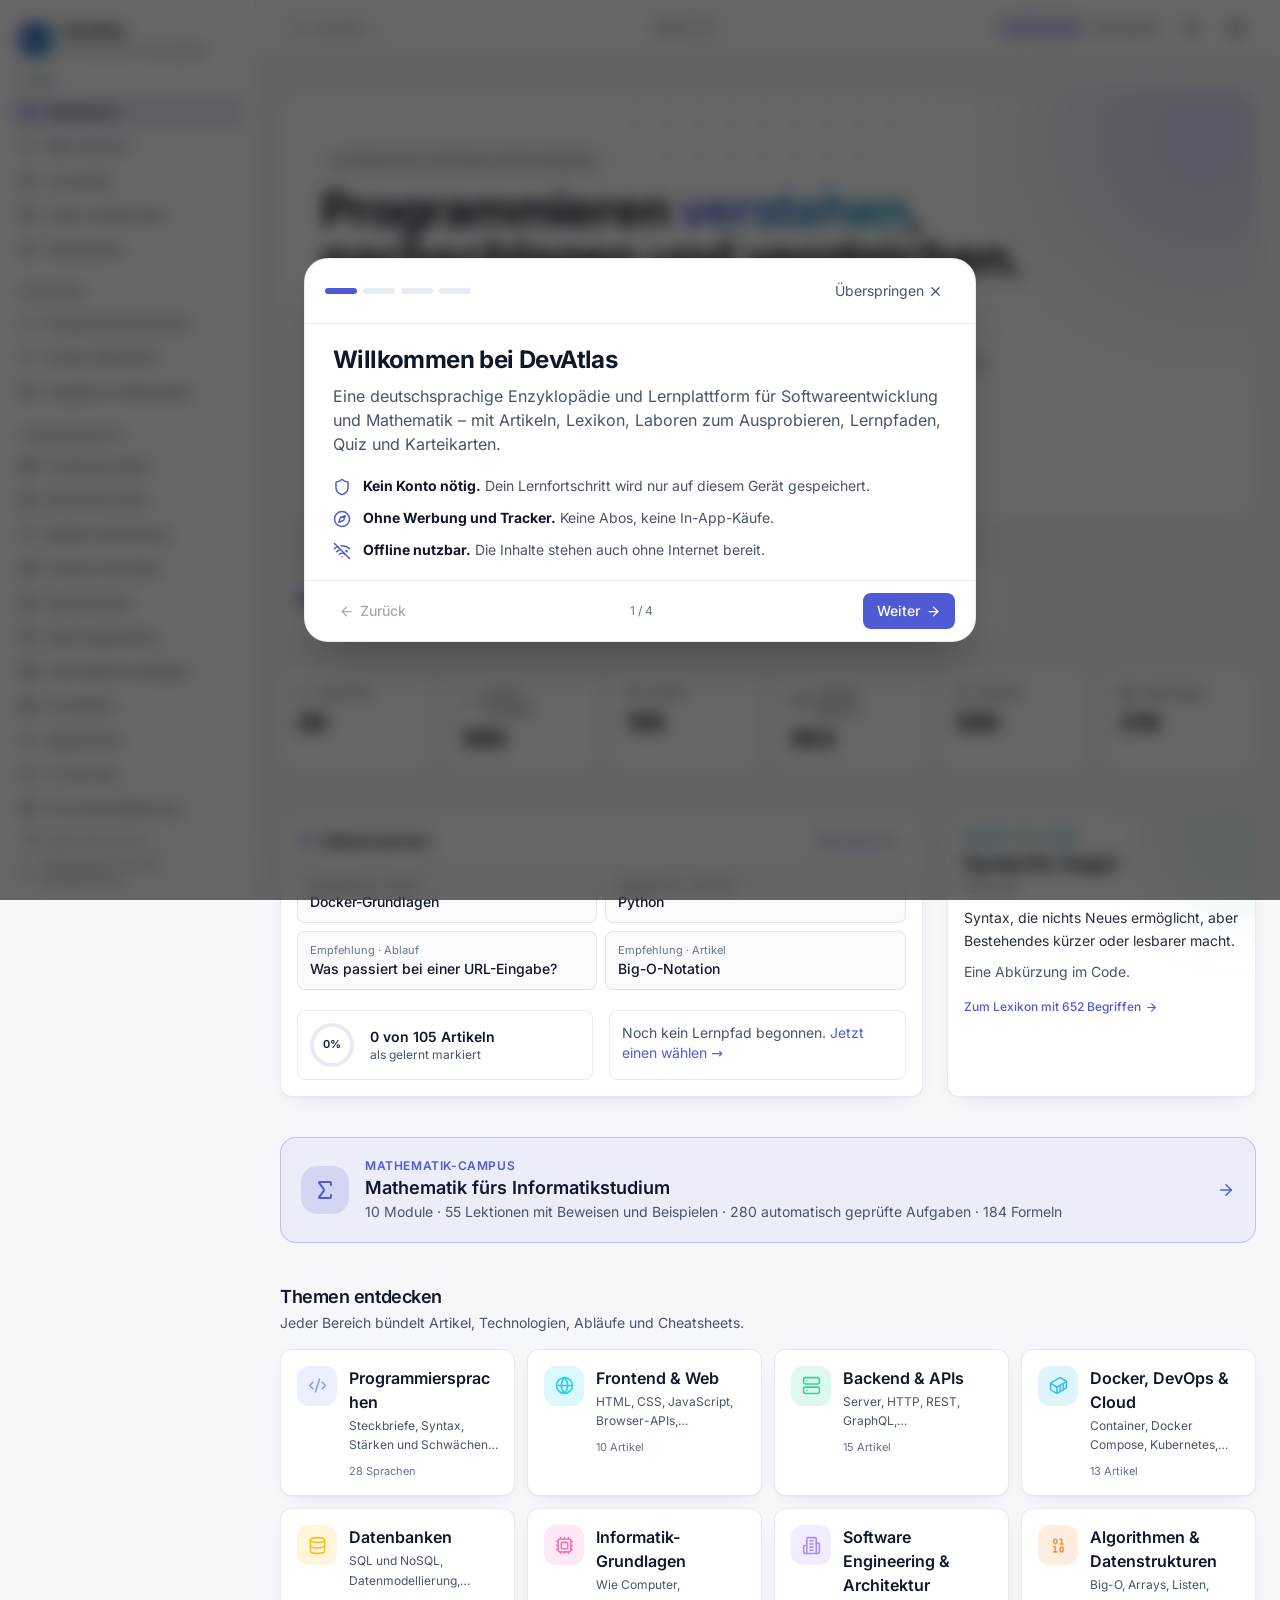
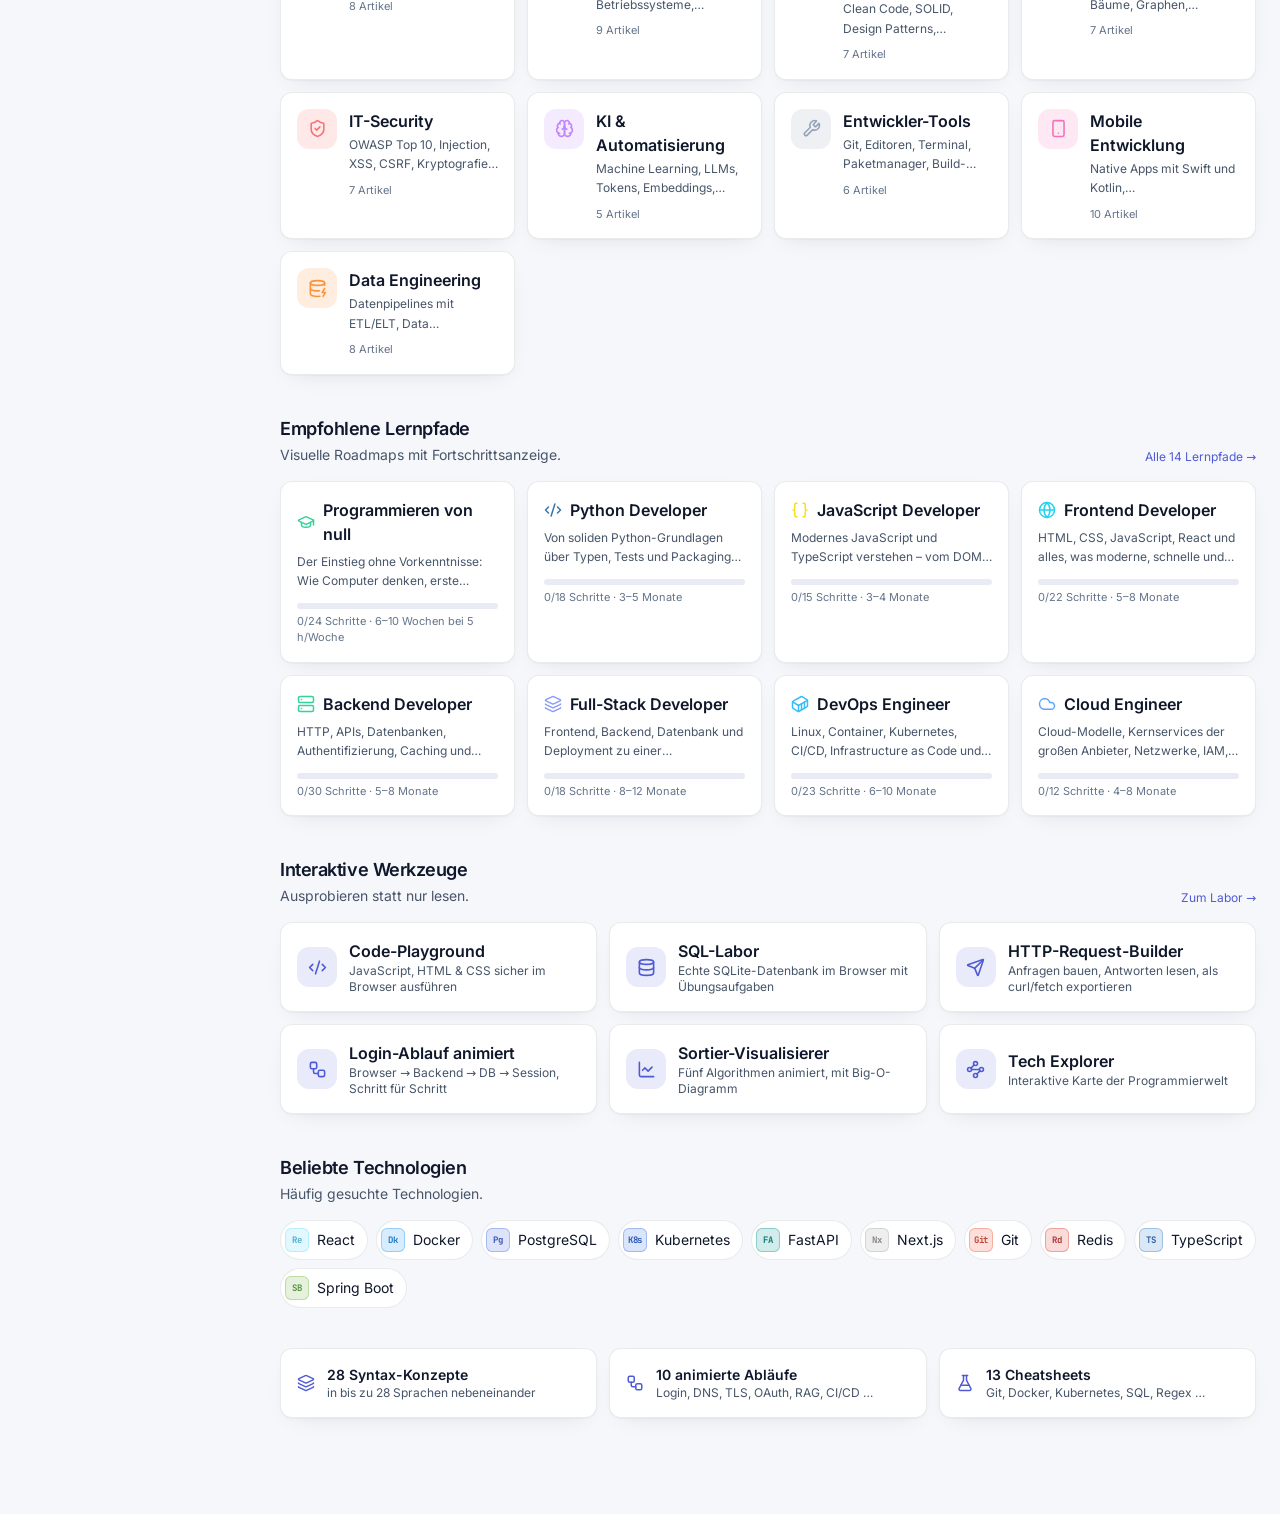
==== index.html @ 6d9e34c5 "DevAtlas 1.2.0" ====
<!doctype html>
<html lang="de" class="dark">
  <head>
    <meta charset="UTF-8" />
    <meta http-equiv="Content-Security-Policy" content="default-src 'self'; script-src 'self' 'wasm-unsafe-eval'; style-src 'self' 'unsafe-inline'; img-src 'self' data: blob:; font-src 'self' data:; connect-src 'self' https: http://localhost:* http://127.0.0.1:*; worker-src 'self' blob:; frame-src 'self'; manifest-src 'self'; object-src 'none'; base-uri 'self'; form-action 'none'" />
    <meta name="viewport" content="width=device-width, initial-scale=1.0, viewport-fit=cover" />
    <meta name="description" content="DevAtlas – die interaktive deutschsprachige Programmier-Enzyklopädie: Sprachen, Syntax, Web, Mobile, DevOps, Datenbanken, Data Engineering, Architektur, Security und KI." />
    <meta name="theme-color" content="#090b11" media="(prefers-color-scheme: dark)" />
    <meta name="theme-color" content="#f6f7fb" media="(prefers-color-scheme: light)" />
    <meta name="color-scheme" content="dark light" />
    <meta name="referrer" content="no-referrer" />
    <meta name="mobile-web-app-capable" content="yes" />
    <meta name="apple-mobile-web-app-title" content="DevAtlas" />
    <meta name="apple-mobile-web-app-status-bar-style" content="black-translucent" />
    <link rel="icon" type="image/svg+xml" href="./favicon.svg" />
    <link rel="apple-touch-icon" href="./icons/apple-touch-icon.png" />
    <link rel="manifest" href="./manifest.webmanifest" />
    <title>DevAtlas – Programmier-Enzyklopädie</title>
    <script src="./theme-init.js"></script>
    <script type="module" crossorigin src="./assets/index-DVNrh-RC.js"></script>
    <link rel="modulepreload" crossorigin href="./assets/react-BfaOU4vi.js">
    <link rel="modulepreload" crossorigin href="./assets/capacitor-CiGIljSf.js">
    <link rel="modulepreload" crossorigin href="./assets/core-B5XOlJRJ.js">
    <link rel="stylesheet" crossorigin href="./assets/index-C-5S1rwA.css">
  </head>
  <body>
    <div id="root"></div>
    <noscript>DevAtlas benötigt JavaScript.</noscript>
  </body>
</html>
---- assets/index-C-5S1rwA.css ----
@font-face{font-family:Inter Variable;font-style:normal;font-display:swap;font-weight:100 900;src:url(./inter-cyrillic-ext-wght-normal-B2xhLi22.woff2) format("woff2-variations");unicode-range:U+0460-052F,U+1C80-1C8A,U+20B4,U+2DE0-2DFF,U+A640-A69F,U+FE2E-FE2F}@font-face{font-family:Inter Variable;font-style:normal;font-display:swap;font-weight:100 900;src:url(./inter-cyrillic-wght-normal-CMZtQduZ.woff2) format("woff2-variations");unicode-range:U+0301,U+0400-045F,U+0490-0491,U+04B0-04B1,U+2116}@font-face{font-family:Inter Variable;font-style:normal;font-display:swap;font-weight:100 900;src:url(./inter-greek-ext-wght-normal-CGAr0uHJ.woff2) format("woff2-variations");unicode-range:U+1F00-1FFF}@font-face{font-family:Inter Variable;font-style:normal;font-display:swap;font-weight:100 900;src:url(./inter-greek-wght-normal-CaVNZxsx.woff2) format("woff2-variations");unicode-range:U+0370-0377,U+037A-037F,U+0384-038A,U+038C,U+038E-03A1,U+03A3-03FF}@font-face{font-family:Inter Variable;font-style:normal;font-display:swap;font-weight:100 900;src:url(./inter-vietnamese-wght-normal-CBcvBZtf.woff2) format("woff2-variations");unicode-range:U+0102-0103,U+0110-0111,U+0128-0129,U+0168-0169,U+01A0-01A1,U+01AF-01B0,U+0300-0301,U+0303-0304,U+0308-0309,U+0323,U+0329,U+1EA0-1EF9,U+20AB}@font-face{font-family:Inter Variable;font-style:normal;font-display:swap;font-weight:100 900;src:url(./inter-latin-ext-wght-normal-CFHvXkgd.woff2) format("woff2-variations");unicode-range:U+0100-02BA,U+02BD-02C5,U+02C7-02CC,U+02CE-02D7,U+02DD-02FF,U+0304,U+0308,U+0329,U+1D00-1DBF,U+1E00-1E9F,U+1EF2-1EFF,U+2020,U+20A0-20AB,U+20AD-20C0,U+2113,U+2C60-2C7F,U+A720-A7FF}@font-face{font-family:Inter Variable;font-style:normal;font-display:swap;font-weight:100 900;src:url(./inter-latin-wght-normal-C2S99t-D.woff2) format("woff2-variations");unicode-range:U+0000-00FF,U+0131,U+0152-0153,U+02BB-02BC,U+02C6,U+02DA,U+02DC,U+0304,U+0308,U+0329,U+2000-206F,U+20AC,U+2122,U+2191,U+2193,U+2212,U+2215,U+FEFF,U+FFFD}@font-face{font-family:JetBrains Mono Variable;font-style:normal;font-display:swap;font-weight:100 800;src:url([data-uri]) format("woff2-variations");unicode-range:U+0460-052F,U+1C80-1C8A,U+20B4,U+2DE0-2DFF,U+A640-A69F,U+FE2E-FE2F}@font-face{font-family:JetBrains Mono Variable;font-style:normal;font-display:swap;font-weight:100 800;src:url(./jetbrains-mono-cyrillic-wght-normal-D73BlboJ.woff2) format("woff2-variations");unicode-range:U+0301,U+0400-045F,U+0490-0491,U+04B0-04B1,U+2116}@font-face{font-family:JetBrains Mono Variable;font-style:normal;font-display:swap;font-weight:100 800;src:url(./jetbrains-mono-greek-wght-normal-Bw9x6K1M.woff2) format("woff2-variations");unicode-range:U+0370-0377,U+037A-037F,U+0384-038A,U+038C,U+038E-03A1,U+03A3-03FF}@font-face{font-family:JetBrains Mono Variable;font-style:normal;font-display:swap;font-weight:100 800;src:url(./jetbrains-mono-vietnamese-wght-normal-Bt-aOZkq.woff2) format("woff2-variations");unicode-range:U+0102-0103,U+0110-0111,U+0128-0129,U+0168-0169,U+01A0-01A1,U+01AF-01B0,U+0300-0301,U+0303-0304,U+0308-0309,U+0323,U+0329,U+1EA0-1EF9,U+20AB}@font-face{font-family:JetBrains Mono Variable;font-style:normal;font-display:swap;font-weight:100 800;src:url(./jetbrains-mono-latin-ext-wght-normal-DBQx-q_a.woff2) format("woff2-variations");unicode-range:U+0100-02BA,U+02BD-02C5,U+02C7-02CC,U+02CE-02D7,U+02DD-02FF,U+0304,U+0308,U+0329,U+1D00-1DBF,U+1E00-1E9F,U+1EF2-1EFF,U+2020,U+20A0-20AB,U+20AD-20C0,U+2113,U+2C60-2C7F,U+A720-A7FF}@font-face{font-family:JetBrains Mono Variable;font-style:normal;font-display:swap;font-weight:100 800;src:url(./jetbrains-mono-latin-wght-normal-B9CIFXIH.woff2) format("woff2-variations");unicode-range:U+0000-00FF,U+0131,U+0152-0153,U+02BB-02BC,U+02C6,U+02DA,U+02DC,U+0304,U+0308,U+0329,U+2000-206F,U+20AC,U+2122,U+2191,U+2193,U+2212,U+2215,U+FEFF,U+FFFD}/*! tailwindcss v4.1.8 | MIT License | https://tailwindcss.com */@layer properties{@supports (((-webkit-hyphens:none)) and (not (margin-trim:inline))) or ((-moz-orient:inline) and (not (color:rgb(from red r g b)))){*,:before,:after,::backdrop{--tw-border-spacing-x:0;--tw-border-spacing-y:0;--tw-translate-x:0;--tw-translate-y:0;--tw-translate-z:0;--tw-rotate-x:initial;--tw-rotate-y:initial;--tw-rotate-z:initial;--tw-skew-x:initial;--tw-skew-y:initial;--tw-space-y-reverse:0;--tw-divide-y-reverse:0;--tw-border-style:solid;--tw-gradient-position:initial;--tw-gradient-from:#0000;--tw-gradient-via:#0000;--tw-gradient-to:#0000;--tw-gradient-stops:initial;--tw-gradient-via-stops:initial;--tw-gradient-from-position:0%;--tw-gradient-via-position:50%;--tw-gradient-to-position:100%;--tw-leading:initial;--tw-font-weight:initial;--tw-tracking:initial;--tw-shadow:0 0 #0000;--tw-shadow-color:initial;--tw-shadow-alpha:100%;--tw-inset-shadow:0 0 #0000;--tw-inset-shadow-color:initial;--tw-inset-shadow-alpha:100%;--tw-ring-color:initial;--tw-ring-shadow:0 0 #0000;--tw-inset-ring-color:initial;--tw-inset-ring-shadow:0 0 #0000;--tw-ring-inset:initial;--tw-ring-offset-width:0px;--tw-ring-offset-color:#fff;--tw-ring-offset-shadow:0 0 #0000;--tw-outline-style:solid;--tw-blur:initial;--tw-brightness:initial;--tw-contrast:initial;--tw-grayscale:initial;--tw-hue-rotate:initial;--tw-invert:initial;--tw-opacity:initial;--tw-saturate:initial;--tw-sepia:initial;--tw-drop-shadow:initial;--tw-drop-shadow-color:initial;--tw-drop-shadow-alpha:100%;--tw-drop-shadow-size:initial;--tw-backdrop-blur:initial;--tw-backdrop-brightness:initial;--tw-backdrop-contrast:initial;--tw-backdrop-grayscale:initial;--tw-backdrop-hue-rotate:initial;--tw-backdrop-invert:initial;--tw-backdrop-opacity:initial;--tw-backdrop-saturate:initial;--tw-backdrop-sepia:initial;--tw-duration:initial}}}@layer theme{:root,:host{--font-sans:"Inter Variable",ui-sans-serif,system-ui,-apple-system,"Segoe UI",sans-serif;--font-mono:"JetBrains Mono Variable",ui-monospace,"Cascadia Code",Consolas,monospace;--color-indigo-500:oklch(58.5% .233 277.117);--color-indigo-600:oklch(51.1% .262 276.966);--color-slate-200:oklch(92.9% .013 255.508);--color-slate-300:oklch(86.9% .022 252.894);--color-slate-600:oklch(44.6% .043 257.281);--color-slate-700:oklch(37.2% .044 257.287);--color-black:#000;--color-white:#fff;--spacing:.25rem;--container-xs:20rem;--container-sm:24rem;--container-md:28rem;--container-lg:32rem;--container-xl:36rem;--container-2xl:42rem;--container-3xl:48rem;--container-4xl:56rem;--text-xs:.75rem;--text-xs--line-height:calc(1/.75);--text-sm:.875rem;--text-sm--line-height:calc(1.25/.875);--text-base:1rem;--text-base--line-height: 1.5 ;--text-lg:1.125rem;--text-lg--line-height:calc(1.75/1.125);--text-xl:1.25rem;--text-xl--line-height:calc(1.75/1.25);--text-2xl:1.5rem;--text-2xl--line-height:calc(2/1.5);--text-3xl:1.875rem;--text-3xl--line-height: 1.2 ;--text-4xl:2.25rem;--text-4xl--line-height:calc(2.5/2.25);--text-5xl:3rem;--text-5xl--line-height:1;--text-6xl:3.75rem;--text-6xl--line-height:1;--font-weight-normal:400;--font-weight-medium:500;--font-weight-semibold:600;--font-weight-bold:700;--tracking-tight:-.025em;--tracking-normal:0em;--tracking-wide:.025em;--tracking-wider:.05em;--leading-tight:1.25;--leading-snug:1.375;--leading-relaxed:1.625;--radius-sm:.25rem;--radius-md:.375rem;--radius-lg:.5rem;--radius-xl:.75rem;--radius-2xl:1rem;--radius-3xl:1.5rem;--animate-spin:spin 1s linear infinite;--animate-pulse:pulse 2s cubic-bezier(.4,0,.6,1)infinite;--blur-sm:8px;--blur-2xl:40px;--blur-3xl:64px;--default-transition-duration:.15s;--default-transition-timing-function:cubic-bezier(.4,0,.2,1);--default-font-family:"Inter Variable",ui-sans-serif,system-ui,-apple-system,"Segoe UI",sans-serif;--default-mono-font-family:"JetBrains Mono Variable",ui-monospace,"Cascadia Code",Consolas,monospace}}@layer base{*,:after,:before,::backdrop{box-sizing:border-box;border:0 solid;margin:0;padding:0}::file-selector-button{box-sizing:border-box;border:0 solid;margin:0;padding:0}html,:host{-webkit-text-size-adjust:100%;-moz-tab-size:4;tab-size:4;line-height:1.5;font-family:var(--default-font-family,ui-sans-serif,system-ui,sans-serif,"Apple Color Emoji","Segoe UI Emoji","Segoe UI Symbol","Noto Color Emoji");font-feature-settings:var(--default-font-feature-settings,normal);font-variation-settings:var(--default-font-variation-settings,normal);-webkit-tap-highlight-color:transparent}hr{height:0;color:inherit;border-top-width:1px}abbr:where([title]){-webkit-text-decoration:underline dotted;text-decoration:underline dotted}h1,h2,h3,h4,h5,h6{font-size:inherit;font-weight:inherit}a{color:inherit;-webkit-text-decoration:inherit;text-decoration:inherit}b,strong{font-weight:bolder}code,kbd,samp,pre{font-family:var(--default-mono-font-family,ui-monospace,SFMono-Regular,Menlo,Monaco,Consolas,"Liberation Mono","Courier New",monospace);font-feature-settings:var(--default-mono-font-feature-settings,normal);font-variation-settings:var(--default-mono-font-variation-settings,normal);font-size:1em}small{font-size:80%}sub,sup{vertical-align:baseline;font-size:75%;line-height:0;position:relative}sub{bottom:-.25em}sup{top:-.5em}table{text-indent:0;border-color:inherit;border-collapse:collapse}:-moz-focusring{outline:auto}progress{vertical-align:baseline}summary{display:list-item}ol,ul,menu{list-style:none}img,svg,video,canvas,audio,iframe,embed,object{vertical-align:middle;display:block}img,video{max-width:100%;height:auto}button,input,select,optgroup,textarea{font:inherit;font-feature-settings:inherit;font-variation-settings:inherit;letter-spacing:inherit;color:inherit;opacity:1;background-color:#0000;border-radius:0}::file-selector-button{font:inherit;font-feature-settings:inherit;font-variation-settings:inherit;letter-spacing:inherit;color:inherit;opacity:1;background-color:#0000;border-radius:0}:where(select:is([multiple],[size])) optgroup{font-weight:bolder}:where(select:is([multiple],[size])) optgroup option{padding-inline-start:20px}::file-selector-button{margin-inline-end:4px}::placeholder{opacity:1}@supports (not ((-webkit-appearance:-apple-pay-button))) or (contain-intrinsic-size:1px){::placeholder{color:currentColor}@supports (color:color-mix(in lab,red,red)){::placeholder{color:color-mix(in oklab,currentcolor 50%,transparent)}}}textarea{resize:vertical}::-webkit-search-decoration{-webkit-appearance:none}::-webkit-date-and-time-value{min-height:1lh;text-align:inherit}::-webkit-datetime-edit{display:inline-flex}::-webkit-datetime-edit-fields-wrapper{padding:0}::-webkit-datetime-edit{padding-block:0}::-webkit-datetime-edit-year-field{padding-block:0}::-webkit-datetime-edit-month-field{padding-block:0}::-webkit-datetime-edit-day-field{padding-block:0}::-webkit-datetime-edit-hour-field{padding-block:0}::-webkit-datetime-edit-minute-field{padding-block:0}::-webkit-datetime-edit-second-field{padding-block:0}::-webkit-datetime-edit-millisecond-field{padding-block:0}::-webkit-datetime-edit-meridiem-field{padding-block:0}:-moz-ui-invalid{box-shadow:none}button,input:where([type=button],[type=reset],[type=submit]){-webkit-appearance:button;-moz-appearance:button;appearance:button}::file-selector-button{-webkit-appearance:button;-moz-appearance:button;appearance:button}::-webkit-inner-spin-button{height:auto}::-webkit-outer-spin-button{height:auto}[hidden]:where(:not([hidden=until-found])){display:none!important}}@layer components;@layer utilities{.\@container{container-type:inline-size}.pointer-events-none{pointer-events:none}.visible{visibility:visible}.sr-only{clip:rect(0,0,0,0);white-space:nowrap;border-width:0;width:1px;height:1px;margin:-1px;padding:0;position:absolute;overflow:hidden}.absolute{position:absolute}.fixed{position:fixed}.relative{position:relative}.static{position:static}.sticky{position:sticky}.inset-0{inset:calc(var(--spacing)*0)}.inset-x-0{inset-inline:calc(var(--spacing)*0)}.inset-y-0{inset-block:calc(var(--spacing)*0)}.-top-0\.5{top:calc(var(--spacing)*-.5)}.-top-10{top:calc(var(--spacing)*-10)}.-top-24{top:calc(var(--spacing)*-24)}.top-0{top:calc(var(--spacing)*0)}.top-1{top:calc(var(--spacing)*1)}.top-1\/2{top:50%}.top-2{top:calc(var(--spacing)*2)}.top-3{top:calc(var(--spacing)*3)}.top-4{top:calc(var(--spacing)*4)}.top-6{top:calc(var(--spacing)*6)}.top-14{top:calc(var(--spacing)*14)}.top-16{top:calc(var(--spacing)*16)}.top-24{top:calc(var(--spacing)*24)}.-right-10{right:calc(var(--spacing)*-10)}.-right-24{right:calc(var(--spacing)*-24)}.right-0{right:calc(var(--spacing)*0)}.right-1{right:calc(var(--spacing)*1)}.right-2{right:calc(var(--spacing)*2)}.right-3{right:calc(var(--spacing)*3)}.-bottom-32{bottom:calc(var(--spacing)*-32)}.bottom-0{bottom:calc(var(--spacing)*0)}.bottom-6{bottom:calc(var(--spacing)*6)}.left-0{left:calc(var(--spacing)*0)}.left-1{left:calc(var(--spacing)*1)}.left-1\/3{left:33.3333%}.left-3{left:calc(var(--spacing)*3)}.left-\[19px\]{left:19px}.left-\[30px\]{left:30px}.z-10{z-index:10}.z-20{z-index:20}.z-30{z-index:30}.z-40{z-index:40}.z-50{z-index:50}.z-\[70\]{z-index:70}.z-\[80\]{z-index:80}.z-\[90\]{z-index:90}.z-\[100\]{z-index:100}.col-span-2{grid-column:span 2/span 2}.container{width:100%}@media(min-width:40rem){.container{max-width:40rem}}@media(min-width:48rem){.container{max-width:48rem}}@media(min-width:64rem){.container{max-width:64rem}}@media(min-width:80rem){.container{max-width:80rem}}@media(min-width:96rem){.container{max-width:96rem}}.m-0{margin:calc(var(--spacing)*0)}.-mx-1{margin-inline:calc(var(--spacing)*-1)}.mx-auto{margin-inline:auto}.my-1{margin-block:calc(var(--spacing)*1)}.my-6{margin-block:calc(var(--spacing)*6)}.mt-0\.5{margin-top:calc(var(--spacing)*.5)}.mt-1{margin-top:calc(var(--spacing)*1)}.mt-1\.5{margin-top:calc(var(--spacing)*1.5)}.mt-2{margin-top:calc(var(--spacing)*2)}.mt-3{margin-top:calc(var(--spacing)*3)}.mt-4{margin-top:calc(var(--spacing)*4)}.mt-5{margin-top:calc(var(--spacing)*5)}.mt-6{margin-top:calc(var(--spacing)*6)}.mt-8{margin-top:calc(var(--spacing)*8)}.mt-10{margin-top:calc(var(--spacing)*10)}.mt-12{margin-top:calc(var(--spacing)*12)}.mr-1{margin-right:calc(var(--spacing)*1)}.mr-2{margin-right:calc(var(--spacing)*2)}.mb-1{margin-bottom:calc(var(--spacing)*1)}.mb-1\.5{margin-bottom:calc(var(--spacing)*1.5)}.mb-2{margin-bottom:calc(var(--spacing)*2)}.mb-3{margin-bottom:calc(var(--spacing)*3)}.mb-4{margin-bottom:calc(var(--spacing)*4)}.mb-5{margin-bottom:calc(var(--spacing)*5)}.mb-6{margin-bottom:calc(var(--spacing)*6)}.mb-8{margin-bottom:calc(var(--spacing)*8)}.mb-10{margin-bottom:calc(var(--spacing)*10)}.-ml-5{margin-left:calc(var(--spacing)*-5)}.-ml-px{margin-left:-1px}.ml-1{margin-left:calc(var(--spacing)*1)}.ml-1\.5{margin-left:calc(var(--spacing)*1.5)}.ml-2{margin-left:calc(var(--spacing)*2)}.ml-14{margin-left:calc(var(--spacing)*14)}.ml-auto{margin-left:auto}.line-clamp-2{-webkit-line-clamp:2;-webkit-box-orient:vertical;display:-webkit-box;overflow:hidden}.line-clamp-3{-webkit-line-clamp:3;-webkit-box-orient:vertical;display:-webkit-box;overflow:hidden}.block{display:block}.contents{display:contents}.flex{display:flex}.grid{display:grid}.hidden{display:none}.inline{display:inline}.inline-block{display:inline-block}.inline-flex{display:inline-flex}.table{display:table}.h-0\.5{height:calc(var(--spacing)*.5)}.h-1{height:calc(var(--spacing)*1)}.h-1\.5{height:calc(var(--spacing)*1.5)}.h-2{height:calc(var(--spacing)*2)}.h-2\.5{height:calc(var(--spacing)*2.5)}.h-3{height:calc(var(--spacing)*3)}.h-4{height:calc(var(--spacing)*4)}.h-5{height:calc(var(--spacing)*5)}.h-6{height:calc(var(--spacing)*6)}.h-7{height:calc(var(--spacing)*7)}.h-8{height:calc(var(--spacing)*8)}.h-9{height:calc(var(--spacing)*9)}.h-10{height:calc(var(--spacing)*10)}.h-11{height:calc(var(--spacing)*11)}.h-12{height:calc(var(--spacing)*12)}.h-14{height:calc(var(--spacing)*14)}.h-16{height:calc(var(--spacing)*16)}.h-28{height:calc(var(--spacing)*28)}.h-30{height:calc(var(--spacing)*30)}.h-32{height:calc(var(--spacing)*32)}.h-36{height:calc(var(--spacing)*36)}.h-56{height:calc(var(--spacing)*56)}.h-72{height:calc(var(--spacing)*72)}.h-\[22px\]{height:22px}.h-\[340px\]{height:340px}.h-\[560px\]{height:560px}.h-auto{height:auto}.h-full{height:100%}.h-px{height:1px}.max-h-48{max-height:calc(var(--spacing)*48)}.max-h-64{max-height:calc(var(--spacing)*64)}.max-h-80{max-height:calc(var(--spacing)*80)}.max-h-96{max-height:calc(var(--spacing)*96)}.max-h-\[26rem\]{max-height:26rem}.max-h-\[50vh\]{max-height:50vh}.max-h-\[55vh\]{max-height:55vh}.max-h-\[100dvh\]{max-height:100dvh}.max-h-\[420px\]{max-height:420px}.max-h-\[520px\]{max-height:520px}.min-h-5{min-height:calc(var(--spacing)*5)}.min-h-6{min-height:calc(var(--spacing)*6)}.min-h-7{min-height:calc(var(--spacing)*7)}.min-h-8{min-height:calc(var(--spacing)*8)}.min-h-9{min-height:calc(var(--spacing)*9)}.min-h-10{min-height:calc(var(--spacing)*10)}.min-h-11{min-height:calc(var(--spacing)*11)}.min-h-12{min-height:calc(var(--spacing)*12)}.min-h-16{min-height:calc(var(--spacing)*16)}.min-h-24{min-height:calc(var(--spacing)*24)}.min-h-56{min-height:calc(var(--spacing)*56)}.min-h-64{min-height:calc(var(--spacing)*64)}.min-h-\[200px\]{min-height:200px}.min-h-\[220px\]{min-height:220px}.min-h-\[320px\]{min-height:320px}.min-h-screen{min-height:100vh}.w-0\.5{width:calc(var(--spacing)*.5)}.w-1\.5{width:calc(var(--spacing)*1.5)}.w-2{width:calc(var(--spacing)*2)}.w-2\.5{width:calc(var(--spacing)*2.5)}.w-2\/3{width:66.6667%}.w-3{width:calc(var(--spacing)*3)}.w-3\/5{width:60%}.w-4{width:calc(var(--spacing)*4)}.w-5{width:calc(var(--spacing)*5)}.w-6{width:calc(var(--spacing)*6)}.w-7{width:calc(var(--spacing)*7)}.w-8{width:calc(var(--spacing)*8)}.w-9{width:calc(var(--spacing)*9)}.w-10{width:calc(var(--spacing)*10)}.w-11{width:calc(var(--spacing)*11)}.w-12{width:calc(var(--spacing)*12)}.w-14{width:calc(var(--spacing)*14)}.w-16{width:calc(var(--spacing)*16)}.w-20{width:calc(var(--spacing)*20)}.w-24{width:calc(var(--spacing)*24)}.w-28{width:calc(var(--spacing)*28)}.w-32{width:calc(var(--spacing)*32)}.w-40{width:calc(var(--spacing)*40)}.w-44{width:calc(var(--spacing)*44)}.w-48{width:calc(var(--spacing)*48)}.w-56{width:calc(var(--spacing)*56)}.w-64{width:calc(var(--spacing)*64)}.w-72{width:calc(var(--spacing)*72)}.w-80{width:calc(var(--spacing)*80)}.w-\[22px\]{width:22px}.w-auto{width:auto}.w-fit{width:fit-content}.w-full{width:100%}.max-w-2xl{max-width:var(--container-2xl)}.max-w-3xl{max-width:var(--container-3xl)}.max-w-4xl{max-width:var(--container-4xl)}.max-w-56{max-width:calc(var(--spacing)*56)}.max-w-\[86vw\]{max-width:86vw}.max-w-\[460px\]{max-width:460px}.max-w-\[1400px\]{max-width:1400px}.max-w-full{max-width:100%}.max-w-lg{max-width:var(--container-lg)}.max-w-md{max-width:var(--container-md)}.max-w-sm{max-width:var(--container-sm)}.max-w-xl{max-width:var(--container-xl)}.max-w-xs{max-width:var(--container-xs)}.min-w-0{min-width:calc(var(--spacing)*0)}.min-w-6{min-width:calc(var(--spacing)*6)}.min-w-16{min-width:calc(var(--spacing)*16)}.min-w-\[12rem\]{min-width:12rem}.min-w-\[14rem\]{min-width:14rem}.min-w-\[110px\]{min-width:110px}.min-w-\[180px\]{min-width:180px}.min-w-\[520px\]{min-width:520px}.min-w-\[640px\]{min-width:640px}.min-w-\[720px\]{min-width:720px}.min-w-\[900px\]{min-width:900px}.min-w-full{min-width:100%}.min-w-max{min-width:max-content}.flex-1{flex:1}.flex-\[1\.4\]{flex:1.4}.shrink{flex-shrink:1}.shrink-0{flex-shrink:0}.grow{flex-grow:1}.border-separate{border-collapse:separate}.border-spacing-1{--tw-border-spacing-x:calc(var(--spacing)*1);--tw-border-spacing-y:calc(var(--spacing)*1);border-spacing:var(--tw-border-spacing-x)var(--tw-border-spacing-y)}.-translate-x-1\/2{--tw-translate-x: -50% ;translate:var(--tw-translate-x)var(--tw-translate-y)}.-translate-y-1\/2{--tw-translate-y: -50% ;translate:var(--tw-translate-x)var(--tw-translate-y)}.translate-y-full{--tw-translate-y:100%;translate:var(--tw-translate-x)var(--tw-translate-y)}.-rotate-90{rotate:-90deg}.rotate-180{rotate:180deg}.transform{transform:var(--tw-rotate-x,)var(--tw-rotate-y,)var(--tw-rotate-z,)var(--tw-skew-x,)var(--tw-skew-y,)}.animate-pulse{animation:var(--animate-pulse)}.animate-spin{animation:var(--animate-spin)}.cursor-default{cursor:default}.cursor-grab{cursor:grab}.cursor-pointer{cursor:pointer}.touch-none{touch-action:none}.resize{resize:both}.resize-none{resize:none}.resize-y{resize:vertical}.scroll-mt-24{scroll-margin-top:calc(var(--spacing)*24)}.scroll-mt-28{scroll-margin-top:calc(var(--spacing)*28)}.list-disc{list-style-type:disc}.list-none{list-style-type:none}.columns-1{columns:1}.break-inside-avoid{break-inside:avoid}.grid-cols-1{grid-template-columns:repeat(1,minmax(0,1fr))}.grid-cols-2{grid-template-columns:repeat(2,minmax(0,1fr))}.grid-cols-3{grid-template-columns:repeat(3,minmax(0,1fr))}.grid-cols-5{grid-template-columns:repeat(5,minmax(0,1fr))}.grid-cols-6{grid-template-columns:repeat(6,minmax(0,1fr))}.flex-col{flex-direction:column}.flex-col-reverse{flex-direction:column-reverse}.flex-wrap{flex-wrap:wrap}.items-baseline{align-items:baseline}.items-center{align-items:center}.items-end{align-items:flex-end}.items-start{align-items:flex-start}.items-stretch{align-items:stretch}.justify-between{justify-content:space-between}.justify-center{justify-content:center}.justify-end{justify-content:flex-end}.justify-start{justify-content:flex-start}.gap-0\.5{gap:calc(var(--spacing)*.5)}.gap-1{gap:calc(var(--spacing)*1)}.gap-1\.5{gap:calc(var(--spacing)*1.5)}.gap-2{gap:calc(var(--spacing)*2)}.gap-2\.5{gap:calc(var(--spacing)*2.5)}.gap-3{gap:calc(var(--spacing)*3)}.gap-4{gap:calc(var(--spacing)*4)}.gap-6{gap:calc(var(--spacing)*6)}.gap-10{gap:calc(var(--spacing)*10)}.gap-\[2px\]{gap:2px}.gap-\[3px\]{gap:3px}:where(.space-y-0\.5>:not(:last-child)){--tw-space-y-reverse:0;margin-block-start:calc(calc(var(--spacing)*.5)*var(--tw-space-y-reverse));margin-block-end:calc(calc(var(--spacing)*.5)*calc(1 - var(--tw-space-y-reverse)))}:where(.space-y-1>:not(:last-child)){--tw-space-y-reverse:0;margin-block-start:calc(calc(var(--spacing)*1)*var(--tw-space-y-reverse));margin-block-end:calc(calc(var(--spacing)*1)*calc(1 - var(--tw-space-y-reverse)))}:where(.space-y-1\.5>:not(:last-child)){--tw-space-y-reverse:0;margin-block-start:calc(calc(var(--spacing)*1.5)*var(--tw-space-y-reverse));margin-block-end:calc(calc(var(--spacing)*1.5)*calc(1 - var(--tw-space-y-reverse)))}:where(.space-y-2>:not(:last-child)){--tw-space-y-reverse:0;margin-block-start:calc(calc(var(--spacing)*2)*var(--tw-space-y-reverse));margin-block-end:calc(calc(var(--spacing)*2)*calc(1 - var(--tw-space-y-reverse)))}:where(.space-y-2\.5>:not(:last-child)){--tw-space-y-reverse:0;margin-block-start:calc(calc(var(--spacing)*2.5)*var(--tw-space-y-reverse));margin-block-end:calc(calc(var(--spacing)*2.5)*calc(1 - var(--tw-space-y-reverse)))}:where(.space-y-3>:not(:last-child)){--tw-space-y-reverse:0;margin-block-start:calc(calc(var(--spacing)*3)*var(--tw-space-y-reverse));margin-block-end:calc(calc(var(--spacing)*3)*calc(1 - var(--tw-space-y-reverse)))}:where(.space-y-4>:not(:last-child)){--tw-space-y-reverse:0;margin-block-start:calc(calc(var(--spacing)*4)*var(--tw-space-y-reverse));margin-block-end:calc(calc(var(--spacing)*4)*calc(1 - var(--tw-space-y-reverse)))}:where(.space-y-5>:not(:last-child)){--tw-space-y-reverse:0;margin-block-start:calc(calc(var(--spacing)*5)*var(--tw-space-y-reverse));margin-block-end:calc(calc(var(--spacing)*5)*calc(1 - var(--tw-space-y-reverse)))}:where(.space-y-6>:not(:last-child)){--tw-space-y-reverse:0;margin-block-start:calc(calc(var(--spacing)*6)*var(--tw-space-y-reverse));margin-block-end:calc(calc(var(--spacing)*6)*calc(1 - var(--tw-space-y-reverse)))}:where(.space-y-8>:not(:last-child)){--tw-space-y-reverse:0;margin-block-start:calc(calc(var(--spacing)*8)*var(--tw-space-y-reverse));margin-block-end:calc(calc(var(--spacing)*8)*calc(1 - var(--tw-space-y-reverse)))}:where(.space-y-10>:not(:last-child)){--tw-space-y-reverse:0;margin-block-start:calc(calc(var(--spacing)*10)*var(--tw-space-y-reverse));margin-block-end:calc(calc(var(--spacing)*10)*calc(1 - var(--tw-space-y-reverse)))}.gap-x-3{column-gap:calc(var(--spacing)*3)}.gap-x-4{column-gap:calc(var(--spacing)*4)}.gap-x-6{column-gap:calc(var(--spacing)*6)}.gap-x-8{column-gap:calc(var(--spacing)*8)}.gap-y-1{row-gap:calc(var(--spacing)*1)}.gap-y-2{row-gap:calc(var(--spacing)*2)}.gap-y-3{row-gap:calc(var(--spacing)*3)}:where(.divide-y>:not(:last-child)){--tw-divide-y-reverse:0;border-bottom-style:var(--tw-border-style);border-top-style:var(--tw-border-style);border-top-width:calc(1px*var(--tw-divide-y-reverse));border-bottom-width:calc(1px*calc(1 - var(--tw-divide-y-reverse)))}:where(.divide-line>:not(:last-child)){border-color:var(--border)}.self-center{align-self:center}.truncate{text-overflow:ellipsis;white-space:nowrap;overflow:hidden}.overflow-auto{overflow:auto}.overflow-hidden{overflow:hidden}.overflow-x-auto{overflow-x:auto}.overflow-y-auto{overflow-y:auto}.overscroll-contain{overscroll-behavior:contain}.rounded{border-radius:.25rem}.rounded-2xl{border-radius:var(--radius-2xl)}.rounded-3xl{border-radius:var(--radius-3xl)}.rounded-full{border-radius:3.40282e38px}.rounded-lg{border-radius:var(--radius-lg)}.rounded-md{border-radius:var(--radius-md)}.rounded-none{border-radius:0}.rounded-sm{border-radius:var(--radius-sm)}.rounded-xl{border-radius:var(--radius-xl)}.rounded-t-3xl{border-top-left-radius:var(--radius-3xl);border-top-right-radius:var(--radius-3xl)}.rounded-t-\[4px\]{border-top-left-radius:4px;border-top-right-radius:4px}.rounded-b-xl{border-bottom-right-radius:var(--radius-xl);border-bottom-left-radius:var(--radius-xl)}.border{border-style:var(--tw-border-style);border-width:1px}.border-0{border-style:var(--tw-border-style);border-width:0}.border-2{border-style:var(--tw-border-style);border-width:2px}.border-x-2{border-inline-style:var(--tw-border-style);border-inline-width:2px}.border-y-2{border-block-style:var(--tw-border-style);border-block-width:2px}.border-t{border-top-style:var(--tw-border-style);border-top-width:1px}.border-r{border-right-style:var(--tw-border-style);border-right-width:1px}.border-b{border-bottom-style:var(--tw-border-style);border-bottom-width:1px}.border-b-2{border-bottom-style:var(--tw-border-style);border-bottom-width:2px}.border-l{border-left-style:var(--tw-border-style);border-left-width:1px}.border-l-2{border-left-style:var(--tw-border-style);border-left-width:2px}.border-l-4{border-left-style:var(--tw-border-style);border-left-width:4px}.border-dashed{--tw-border-style:dashed;border-style:dashed}.border-accent{border-color:var(--accent)}.border-accent-2\/30{border-color:var(--accent-2)}@supports (color:color-mix(in lab,red,red)){.border-accent-2\/30{border-color:color-mix(in oklab,var(--accent-2)30%,transparent)}}.border-accent-2\/40{border-color:var(--accent-2)}@supports (color:color-mix(in lab,red,red)){.border-accent-2\/40{border-color:color-mix(in oklab,var(--accent-2)40%,transparent)}}.border-accent-2\/50{border-color:var(--accent-2)}@supports (color:color-mix(in lab,red,red)){.border-accent-2\/50{border-color:color-mix(in oklab,var(--accent-2)50%,transparent)}}.border-accent\/25{border-color:var(--accent)}@supports (color:color-mix(in lab,red,red)){.border-accent\/25{border-color:color-mix(in oklab,var(--accent)25%,transparent)}}.border-accent\/30{border-color:var(--accent)}@supports (color:color-mix(in lab,red,red)){.border-accent\/30{border-color:color-mix(in oklab,var(--accent)30%,transparent)}}.border-accent\/35{border-color:var(--accent)}@supports (color:color-mix(in lab,red,red)){.border-accent\/35{border-color:color-mix(in oklab,var(--accent)35%,transparent)}}.border-accent\/40{border-color:var(--accent)}@supports (color:color-mix(in lab,red,red)){.border-accent\/40{border-color:color-mix(in oklab,var(--accent)40%,transparent)}}.border-accent\/50{border-color:var(--accent)}@supports (color:color-mix(in lab,red,red)){.border-accent\/50{border-color:color-mix(in oklab,var(--accent)50%,transparent)}}.border-accent\/60{border-color:var(--accent)}@supports (color:color-mix(in lab,red,red)){.border-accent\/60{border-color:color-mix(in oklab,var(--accent)60%,transparent)}}.border-danger,.border-danger\/25{border-color:var(--danger)}@supports (color:color-mix(in lab,red,red)){.border-danger\/25{border-color:color-mix(in oklab,var(--danger)25%,transparent)}}.border-danger\/30{border-color:var(--danger)}@supports (color:color-mix(in lab,red,red)){.border-danger\/30{border-color:color-mix(in oklab,var(--danger)30%,transparent)}}.border-danger\/35{border-color:var(--danger)}@supports (color:color-mix(in lab,red,red)){.border-danger\/35{border-color:color-mix(in oklab,var(--danger)35%,transparent)}}.border-danger\/40{border-color:var(--danger)}@supports (color:color-mix(in lab,red,red)){.border-danger\/40{border-color:color-mix(in oklab,var(--danger)40%,transparent)}}.border-danger\/50{border-color:var(--danger)}@supports (color:color-mix(in lab,red,red)){.border-danger\/50{border-color:color-mix(in oklab,var(--danger)50%,transparent)}}.border-fg{border-color:var(--fg)}.border-info\/25{border-color:var(--info)}@supports (color:color-mix(in lab,red,red)){.border-info\/25{border-color:color-mix(in oklab,var(--info)25%,transparent)}}.border-info\/30{border-color:var(--info)}@supports (color:color-mix(in lab,red,red)){.border-info\/30{border-color:color-mix(in oklab,var(--info)30%,transparent)}}.border-info\/35{border-color:var(--info)}@supports (color:color-mix(in lab,red,red)){.border-info\/35{border-color:color-mix(in oklab,var(--info)35%,transparent)}}.border-info\/40{border-color:var(--info)}@supports (color:color-mix(in lab,red,red)){.border-info\/40{border-color:color-mix(in oklab,var(--info)40%,transparent)}}.border-line{border-color:var(--border)}.border-line-strong{border-color:var(--border-strong)}.border-line\/60{border-color:var(--border)}@supports (color:color-mix(in lab,red,red)){.border-line\/60{border-color:color-mix(in oklab,var(--border)60%,transparent)}}.border-slate-200{border-color:var(--color-slate-200)}.border-success,.border-success\/25{border-color:var(--success)}@supports (color:color-mix(in lab,red,red)){.border-success\/25{border-color:color-mix(in oklab,var(--success)25%,transparent)}}.border-success\/30{border-color:var(--success)}@supports (color:color-mix(in lab,red,red)){.border-success\/30{border-color:color-mix(in oklab,var(--success)30%,transparent)}}.border-success\/40{border-color:var(--success)}@supports (color:color-mix(in lab,red,red)){.border-success\/40{border-color:color-mix(in oklab,var(--success)40%,transparent)}}.border-success\/50{border-color:var(--success)}@supports (color:color-mix(in lab,red,red)){.border-success\/50{border-color:color-mix(in oklab,var(--success)50%,transparent)}}.border-transparent{border-color:#0000}.border-warning\/25{border-color:var(--warning)}@supports (color:color-mix(in lab,red,red)){.border-warning\/25{border-color:color-mix(in oklab,var(--warning)25%,transparent)}}.border-warning\/30{border-color:var(--warning)}@supports (color:color-mix(in lab,red,red)){.border-warning\/30{border-color:color-mix(in oklab,var(--warning)30%,transparent)}}.border-warning\/35{border-color:var(--warning)}@supports (color:color-mix(in lab,red,red)){.border-warning\/35{border-color:color-mix(in oklab,var(--warning)35%,transparent)}}.border-warning\/40{border-color:var(--warning)}@supports (color:color-mix(in lab,red,red)){.border-warning\/40{border-color:color-mix(in oklab,var(--warning)40%,transparent)}}.border-warning\/50{border-color:var(--warning)}@supports (color:color-mix(in lab,red,red)){.border-warning\/50{border-color:color-mix(in oklab,var(--warning)50%,transparent)}}.border-warning\/60{border-color:var(--warning)}@supports (color:color-mix(in lab,red,red)){.border-warning\/60{border-color:color-mix(in oklab,var(--warning)60%,transparent)}}.bg-\[var\(--code-bg\)\]{background-color:var(--code-bg)}.bg-accent{background-color:var(--accent)}.bg-accent-2,.bg-accent-2\/10{background-color:var(--accent-2)}@supports (color:color-mix(in lab,red,red)){.bg-accent-2\/10{background-color:color-mix(in oklab,var(--accent-2)10%,transparent)}}.bg-accent-2\/15{background-color:var(--accent-2)}@supports (color:color-mix(in lab,red,red)){.bg-accent-2\/15{background-color:color-mix(in oklab,var(--accent-2)15%,transparent)}}.bg-accent-2\/\[0\.05\]{background-color:var(--accent-2)}@supports (color:color-mix(in lab,red,red)){.bg-accent-2\/\[0\.05\]{background-color:color-mix(in oklab,var(--accent-2)5%,transparent)}}.bg-accent-2\/\[0\.07\]{background-color:var(--accent-2)}@supports (color:color-mix(in lab,red,red)){.bg-accent-2\/\[0\.07\]{background-color:color-mix(in oklab,var(--accent-2)7%,transparent)}}.bg-accent-fg{background-color:var(--accent-fg)}.bg-accent\/10{background-color:var(--accent)}@supports (color:color-mix(in lab,red,red)){.bg-accent\/10{background-color:color-mix(in oklab,var(--accent)10%,transparent)}}.bg-accent\/12{background-color:var(--accent)}@supports (color:color-mix(in lab,red,red)){.bg-accent\/12{background-color:color-mix(in oklab,var(--accent)12%,transparent)}}.bg-accent\/15{background-color:var(--accent)}@supports (color:color-mix(in lab,red,red)){.bg-accent\/15{background-color:color-mix(in oklab,var(--accent)15%,transparent)}}.bg-accent\/20{background-color:var(--accent)}@supports (color:color-mix(in lab,red,red)){.bg-accent\/20{background-color:color-mix(in oklab,var(--accent)20%,transparent)}}.bg-accent\/30{background-color:var(--accent)}@supports (color:color-mix(in lab,red,red)){.bg-accent\/30{background-color:color-mix(in oklab,var(--accent)30%,transparent)}}.bg-accent\/45{background-color:var(--accent)}@supports (color:color-mix(in lab,red,red)){.bg-accent\/45{background-color:color-mix(in oklab,var(--accent)45%,transparent)}}.bg-accent\/60{background-color:var(--accent)}@supports (color:color-mix(in lab,red,red)){.bg-accent\/60{background-color:color-mix(in oklab,var(--accent)60%,transparent)}}.bg-accent\/70{background-color:var(--accent)}@supports (color:color-mix(in lab,red,red)){.bg-accent\/70{background-color:color-mix(in oklab,var(--accent)70%,transparent)}}.bg-accent\/\[0\.04\]{background-color:var(--accent)}@supports (color:color-mix(in lab,red,red)){.bg-accent\/\[0\.04\]{background-color:color-mix(in oklab,var(--accent)4%,transparent)}}.bg-accent\/\[0\.05\]{background-color:var(--accent)}@supports (color:color-mix(in lab,red,red)){.bg-accent\/\[0\.05\]{background-color:color-mix(in oklab,var(--accent)5%,transparent)}}.bg-accent\/\[0\.06\]{background-color:var(--accent)}@supports (color:color-mix(in lab,red,red)){.bg-accent\/\[0\.06\]{background-color:color-mix(in oklab,var(--accent)6%,transparent)}}.bg-accent\/\[0\.07\]{background-color:var(--accent)}@supports (color:color-mix(in lab,red,red)){.bg-accent\/\[0\.07\]{background-color:color-mix(in oklab,var(--accent)7%,transparent)}}.bg-accent\/\[0\.08\]{background-color:var(--accent)}@supports (color:color-mix(in lab,red,red)){.bg-accent\/\[0\.08\]{background-color:color-mix(in oklab,var(--accent)8%,transparent)}}.bg-bg,.bg-bg\/90{background-color:var(--bg)}@supports (color:color-mix(in lab,red,red)){.bg-bg\/90{background-color:color-mix(in oklab,var(--bg)90%,transparent)}}.bg-black\/40{background-color:#0006}@supports (color:color-mix(in lab,red,red)){.bg-black\/40{background-color:color-mix(in oklab,var(--color-black)40%,transparent)}}.bg-black\/50{background-color:#00000080}@supports (color:color-mix(in lab,red,red)){.bg-black\/50{background-color:color-mix(in oklab,var(--color-black)50%,transparent)}}.bg-black\/55{background-color:#0000008c}@supports (color:color-mix(in lab,red,red)){.bg-black\/55{background-color:color-mix(in oklab,var(--color-black)55%,transparent)}}.bg-black\/60{background-color:#0009}@supports (color:color-mix(in lab,red,red)){.bg-black\/60{background-color:color-mix(in oklab,var(--color-black)60%,transparent)}}.bg-code{background-color:var(--code-bg)}.bg-current{background-color:currentColor}.bg-danger,.bg-danger\/10{background-color:var(--danger)}@supports (color:color-mix(in lab,red,red)){.bg-danger\/10{background-color:color-mix(in oklab,var(--danger)10%,transparent)}}.bg-danger\/12{background-color:var(--danger)}@supports (color:color-mix(in lab,red,red)){.bg-danger\/12{background-color:color-mix(in oklab,var(--danger)12%,transparent)}}.bg-danger\/15{background-color:var(--danger)}@supports (color:color-mix(in lab,red,red)){.bg-danger\/15{background-color:color-mix(in oklab,var(--danger)15%,transparent)}}.bg-danger\/20{background-color:var(--danger)}@supports (color:color-mix(in lab,red,red)){.bg-danger\/20{background-color:color-mix(in oklab,var(--danger)20%,transparent)}}.bg-danger\/\[0\.05\]{background-color:var(--danger)}@supports (color:color-mix(in lab,red,red)){.bg-danger\/\[0\.05\]{background-color:color-mix(in oklab,var(--danger)5%,transparent)}}.bg-danger\/\[0\.06\]{background-color:var(--danger)}@supports (color:color-mix(in lab,red,red)){.bg-danger\/\[0\.06\]{background-color:color-mix(in oklab,var(--danger)6%,transparent)}}.bg-danger\/\[0\.07\]{background-color:var(--danger)}@supports (color:color-mix(in lab,red,red)){.bg-danger\/\[0\.07\]{background-color:color-mix(in oklab,var(--danger)7%,transparent)}}.bg-elev,.bg-elev\/95{background-color:var(--bg-elev)}@supports (color:color-mix(in lab,red,red)){.bg-elev\/95{background-color:color-mix(in oklab,var(--bg-elev)95%,transparent)}}.bg-fg\/70{background-color:var(--fg)}@supports (color:color-mix(in lab,red,red)){.bg-fg\/70{background-color:color-mix(in oklab,var(--fg)70%,transparent)}}.bg-indigo-600{background-color:var(--color-indigo-600)}.bg-info\/10{background-color:var(--info)}@supports (color:color-mix(in lab,red,red)){.bg-info\/10{background-color:color-mix(in oklab,var(--info)10%,transparent)}}.bg-info\/12{background-color:var(--info)}@supports (color:color-mix(in lab,red,red)){.bg-info\/12{background-color:color-mix(in oklab,var(--info)12%,transparent)}}.bg-info\/\[0\.06\]{background-color:var(--info)}@supports (color:color-mix(in lab,red,red)){.bg-info\/\[0\.06\]{background-color:color-mix(in oklab,var(--info)6%,transparent)}}.bg-info\/\[0\.07\]{background-color:var(--info)}@supports (color:color-mix(in lab,red,red)){.bg-info\/\[0\.07\]{background-color:color-mix(in oklab,var(--info)7%,transparent)}}.bg-line{background-color:var(--border)}.bg-line-strong{background-color:var(--border-strong)}.bg-success,.bg-success\/5{background-color:var(--success)}@supports (color:color-mix(in lab,red,red)){.bg-success\/5{background-color:color-mix(in oklab,var(--success)5%,transparent)}}.bg-success\/10{background-color:var(--success)}@supports (color:color-mix(in lab,red,red)){.bg-success\/10{background-color:color-mix(in oklab,var(--success)10%,transparent)}}.bg-success\/12{background-color:var(--success)}@supports (color:color-mix(in lab,red,red)){.bg-success\/12{background-color:color-mix(in oklab,var(--success)12%,transparent)}}.bg-success\/15{background-color:var(--success)}@supports (color:color-mix(in lab,red,red)){.bg-success\/15{background-color:color-mix(in oklab,var(--success)15%,transparent)}}.bg-success\/20{background-color:var(--success)}@supports (color:color-mix(in lab,red,red)){.bg-success\/20{background-color:color-mix(in oklab,var(--success)20%,transparent)}}.bg-success\/70{background-color:var(--success)}@supports (color:color-mix(in lab,red,red)){.bg-success\/70{background-color:color-mix(in oklab,var(--success)70%,transparent)}}.bg-success\/\[0\.05\]{background-color:var(--success)}@supports (color:color-mix(in lab,red,red)){.bg-success\/\[0\.05\]{background-color:color-mix(in oklab,var(--success)5%,transparent)}}.bg-success\/\[0\.07\]{background-color:var(--success)}@supports (color:color-mix(in lab,red,red)){.bg-success\/\[0\.07\]{background-color:color-mix(in oklab,var(--success)7%,transparent)}}.bg-surface{background-color:var(--surface)}.bg-surface-2,.bg-surface-2\/30{background-color:var(--surface-2)}@supports (color:color-mix(in lab,red,red)){.bg-surface-2\/30{background-color:color-mix(in oklab,var(--surface-2)30%,transparent)}}.bg-surface-2\/40{background-color:var(--surface-2)}@supports (color:color-mix(in lab,red,red)){.bg-surface-2\/40{background-color:color-mix(in oklab,var(--surface-2)40%,transparent)}}.bg-surface-2\/50{background-color:var(--surface-2)}@supports (color:color-mix(in lab,red,red)){.bg-surface-2\/50{background-color:color-mix(in oklab,var(--surface-2)50%,transparent)}}.bg-surface-2\/60{background-color:var(--surface-2)}@supports (color:color-mix(in lab,red,red)){.bg-surface-2\/60{background-color:color-mix(in oklab,var(--surface-2)60%,transparent)}}.bg-surface-2\/70{background-color:var(--surface-2)}@supports (color:color-mix(in lab,red,red)){.bg-surface-2\/70{background-color:color-mix(in oklab,var(--surface-2)70%,transparent)}}.bg-surface-3{background-color:var(--surface-3)}.bg-surface\/70{background-color:var(--surface)}@supports (color:color-mix(in lab,red,red)){.bg-surface\/70{background-color:color-mix(in oklab,var(--surface)70%,transparent)}}.bg-transparent{background-color:#0000}.bg-warning,.bg-warning\/5{background-color:var(--warning)}@supports (color:color-mix(in lab,red,red)){.bg-warning\/5{background-color:color-mix(in oklab,var(--warning)5%,transparent)}}.bg-warning\/10{background-color:var(--warning)}@supports (color:color-mix(in lab,red,red)){.bg-warning\/10{background-color:color-mix(in oklab,var(--warning)10%,transparent)}}.bg-warning\/12{background-color:var(--warning)}@supports (color:color-mix(in lab,red,red)){.bg-warning\/12{background-color:color-mix(in oklab,var(--warning)12%,transparent)}}.bg-warning\/15{background-color:var(--warning)}@supports (color:color-mix(in lab,red,red)){.bg-warning\/15{background-color:color-mix(in oklab,var(--warning)15%,transparent)}}.bg-warning\/20{background-color:var(--warning)}@supports (color:color-mix(in lab,red,red)){.bg-warning\/20{background-color:color-mix(in oklab,var(--warning)20%,transparent)}}.bg-warning\/60{background-color:var(--warning)}@supports (color:color-mix(in lab,red,red)){.bg-warning\/60{background-color:color-mix(in oklab,var(--warning)60%,transparent)}}.bg-warning\/\[0\.05\]{background-color:var(--warning)}@supports (color:color-mix(in lab,red,red)){.bg-warning\/\[0\.05\]{background-color:color-mix(in oklab,var(--warning)5%,transparent)}}.bg-warning\/\[0\.06\]{background-color:var(--warning)}@supports (color:color-mix(in lab,red,red)){.bg-warning\/\[0\.06\]{background-color:color-mix(in oklab,var(--warning)6%,transparent)}}.bg-warning\/\[0\.07\]{background-color:var(--warning)}@supports (color:color-mix(in lab,red,red)){.bg-warning\/\[0\.07\]{background-color:color-mix(in oklab,var(--warning)7%,transparent)}}.bg-white{background-color:var(--color-white)}.bg-gradient-to-br{--tw-gradient-position:to bottom right in oklab;background-image:linear-gradient(var(--tw-gradient-stops))}.bg-gradient-to-r{--tw-gradient-position:to right in oklab;background-image:linear-gradient(var(--tw-gradient-stops))}.from-accent{--tw-gradient-from:var(--accent);--tw-gradient-stops:var(--tw-gradient-via-stops,var(--tw-gradient-position),var(--tw-gradient-from)var(--tw-gradient-from-position),var(--tw-gradient-to)var(--tw-gradient-to-position))}.to-accent-2{--tw-gradient-to:var(--accent-2);--tw-gradient-stops:var(--tw-gradient-via-stops,var(--tw-gradient-position),var(--tw-gradient-from)var(--tw-gradient-from-position),var(--tw-gradient-to)var(--tw-gradient-to-position))}.p-0{padding:calc(var(--spacing)*0)}.p-0\.5{padding:calc(var(--spacing)*.5)}.p-1{padding:calc(var(--spacing)*1)}.p-1\.5{padding:calc(var(--spacing)*1.5)}.p-2{padding:calc(var(--spacing)*2)}.p-2\.5{padding:calc(var(--spacing)*2.5)}.p-3{padding:calc(var(--spacing)*3)}.p-3\.5{padding:calc(var(--spacing)*3.5)}.p-4{padding:calc(var(--spacing)*4)}.p-5{padding:calc(var(--spacing)*5)}.p-6{padding:calc(var(--spacing)*6)}.p-8{padding:calc(var(--spacing)*8)}.p-42{padding:calc(var(--spacing)*42)}.px-0\.5{padding-inline:calc(var(--spacing)*.5)}.px-1{padding-inline:calc(var(--spacing)*1)}.px-1\.5{padding-inline:calc(var(--spacing)*1.5)}.px-2{padding-inline:calc(var(--spacing)*2)}.px-2\.5{padding-inline:calc(var(--spacing)*2.5)}.px-3{padding-inline:calc(var(--spacing)*3)}.px-3\.5{padding-inline:calc(var(--spacing)*3.5)}.px-4{padding-inline:calc(var(--spacing)*4)}.px-5{padding-inline:calc(var(--spacing)*5)}.px-6{padding-inline:calc(var(--spacing)*6)}.py-0\.5{padding-block:calc(var(--spacing)*.5)}.py-1{padding-block:calc(var(--spacing)*1)}.py-1\.5{padding-block:calc(var(--spacing)*1.5)}.py-2{padding-block:calc(var(--spacing)*2)}.py-2\.5{padding-block:calc(var(--spacing)*2.5)}.py-3{padding-block:calc(var(--spacing)*3)}.py-4{padding-block:calc(var(--spacing)*4)}.py-5{padding-block:calc(var(--spacing)*5)}.py-6{padding-block:calc(var(--spacing)*6)}.py-10{padding-block:calc(var(--spacing)*10)}.py-16{padding-block:calc(var(--spacing)*16)}.py-20{padding-block:calc(var(--spacing)*20)}.py-24{padding-block:calc(var(--spacing)*24)}.pt-0\.5{padding-top:calc(var(--spacing)*.5)}.pt-1{padding-top:calc(var(--spacing)*1)}.pt-1\.5{padding-top:calc(var(--spacing)*1.5)}.pt-2{padding-top:calc(var(--spacing)*2)}.pt-3{padding-top:calc(var(--spacing)*3)}.pt-5{padding-top:calc(var(--spacing)*5)}.pt-6{padding-top:calc(var(--spacing)*6)}.pt-10{padding-top:calc(var(--spacing)*10)}.pt-\[var\(--sat\)\]{padding-top:var(--sat)}.pr-1{padding-right:calc(var(--spacing)*1)}.pr-2{padding-right:calc(var(--spacing)*2)}.pr-2\.5{padding-right:calc(var(--spacing)*2.5)}.pr-3{padding-right:calc(var(--spacing)*3)}.pr-11{padding-right:calc(var(--spacing)*11)}.pb-1{padding-bottom:calc(var(--spacing)*1)}.pb-1\.5{padding-bottom:calc(var(--spacing)*1.5)}.pb-4{padding-bottom:calc(var(--spacing)*4)}.pb-6{padding-bottom:calc(var(--spacing)*6)}.pb-\[var\(--sab\)\]{padding-bottom:var(--sab)}.pl-1{padding-left:calc(var(--spacing)*1)}.pl-2{padding-left:calc(var(--spacing)*2)}.pl-3{padding-left:calc(var(--spacing)*3)}.pl-4{padding-left:calc(var(--spacing)*4)}.pl-5{padding-left:calc(var(--spacing)*5)}.pl-6{padding-left:calc(var(--spacing)*6)}.pl-8{padding-left:calc(var(--spacing)*8)}.pl-9{padding-left:calc(var(--spacing)*9)}.pl-10{padding-left:calc(var(--spacing)*10)}.pl-14{padding-left:calc(var(--spacing)*14)}.text-center{text-align:center}.text-left{text-align:left}.text-right{text-align:right}.align-top{vertical-align:top}.font-mono{font-family:JetBrains Mono Variable,ui-monospace,Cascadia Code,Consolas,monospace}.font-sans{font-family:Inter Variable,ui-sans-serif,system-ui,-apple-system,Segoe UI,sans-serif}.text-2xl{font-size:var(--text-2xl);line-height:var(--tw-leading,var(--text-2xl--line-height))}.text-3xl{font-size:var(--text-3xl);line-height:var(--tw-leading,var(--text-3xl--line-height))}.text-4xl{font-size:var(--text-4xl);line-height:var(--tw-leading,var(--text-4xl--line-height))}.text-6xl{font-size:var(--text-6xl);line-height:var(--tw-leading,var(--text-6xl--line-height))}.text-base{font-size:var(--text-base);line-height:var(--tw-leading,var(--text-base--line-height))}.text-lg{font-size:var(--text-lg);line-height:var(--tw-leading,var(--text-lg--line-height))}.text-sm{font-size:var(--text-sm);line-height:var(--tw-leading,var(--text-sm--line-height))}.text-xl{font-size:var(--text-xl);line-height:var(--tw-leading,var(--text-xl--line-height))}.text-xs{font-size:var(--text-xs);line-height:var(--tw-leading,var(--text-xs--line-height))}.text-\[0\.83rem\]{font-size:.83rem}.text-\[0\.93rem\]{font-size:.93rem}.text-\[0\.95rem\]{font-size:.95rem}.text-\[9px\]{font-size:9px}.text-\[10\.5px\]{font-size:10.5px}.text-\[10px\]{font-size:10px}.text-\[11\.5px\]{font-size:11.5px}.text-\[11px\]{font-size:11px}.text-\[12\.5px\]{font-size:12.5px}.text-\[12px\]{font-size:12px}.text-\[13\.5px\]{font-size:13.5px}.text-\[13px\]{font-size:13px}.text-\[15px\]{font-size:15px}.text-\[16px\]{font-size:16px}.leading-6{--tw-leading:calc(var(--spacing)*6);line-height:calc(var(--spacing)*6)}.leading-\[1\.65\]{--tw-leading:1.65;line-height:1.65}.leading-none{--tw-leading:1;line-height:1}.leading-relaxed{--tw-leading:var(--leading-relaxed);line-height:var(--leading-relaxed)}.leading-snug{--tw-leading:var(--leading-snug);line-height:var(--leading-snug)}.leading-tight{--tw-leading:var(--leading-tight);line-height:var(--leading-tight)}.font-bold{--tw-font-weight:var(--font-weight-bold);font-weight:var(--font-weight-bold)}.font-medium{--tw-font-weight:var(--font-weight-medium);font-weight:var(--font-weight-medium)}.font-normal{--tw-font-weight:var(--font-weight-normal);font-weight:var(--font-weight-normal)}.font-semibold{--tw-font-weight:var(--font-weight-semibold);font-weight:var(--font-weight-semibold)}.tracking-normal{--tw-tracking:var(--tracking-normal);letter-spacing:var(--tracking-normal)}.tracking-tight{--tw-tracking:var(--tracking-tight);letter-spacing:var(--tracking-tight)}.tracking-wide{--tw-tracking:var(--tracking-wide);letter-spacing:var(--tracking-wide)}.tracking-wider{--tw-tracking:var(--tracking-wider);letter-spacing:var(--tracking-wider)}.text-wrap{text-wrap:wrap}.\[overflow-wrap\:anywhere\]{overflow-wrap:anywhere}.break-words{overflow-wrap:break-word}.break-all{word-break:break-all}.whitespace-nowrap{white-space:nowrap}.whitespace-pre{white-space:pre}.whitespace-pre-line{white-space:pre-line}.whitespace-pre-wrap{white-space:pre-wrap}.text-\[var\(--code-fg\)\]{color:var(--code-fg)}.text-accent{color:var(--accent)}.text-accent-2{color:var(--accent-2)}.text-accent-fg{color:var(--accent-fg)}.text-black{color:var(--color-black)}.text-danger{color:var(--danger)}.text-fg,.text-fg\/85{color:var(--fg)}@supports (color:color-mix(in lab,red,red)){.text-fg\/85{color:color-mix(in oklab,var(--fg)85%,transparent)}}.text-fg\/90{color:var(--fg)}@supports (color:color-mix(in lab,red,red)){.text-fg\/90{color:color-mix(in oklab,var(--fg)90%,transparent)}}.text-info{color:var(--info)}.text-muted{color:var(--fg-muted)}.text-slate-600{color:var(--color-slate-600)}.text-subtle,.text-subtle\/40{color:var(--fg-subtle)}@supports (color:color-mix(in lab,red,red)){.text-subtle\/40{color:color-mix(in oklab,var(--fg-subtle)40%,transparent)}}.text-subtle\/50{color:var(--fg-subtle)}@supports (color:color-mix(in lab,red,red)){.text-subtle\/50{color:color-mix(in oklab,var(--fg-subtle)50%,transparent)}}.text-subtle\/70{color:var(--fg-subtle)}@supports (color:color-mix(in lab,red,red)){.text-subtle\/70{color:color-mix(in oklab,var(--fg-subtle)70%,transparent)}}.text-success{color:var(--success)}.text-transparent{color:#0000}.text-warning{color:var(--warning)}.text-white{color:var(--color-white)}.normal-case{text-transform:none}.uppercase{text-transform:uppercase}.italic{font-style:italic}.line-through{text-decoration-line:line-through}.underline{text-decoration-line:underline}.decoration-subtle{-webkit-text-decoration-color:var(--fg-subtle);text-decoration-color:var(--fg-subtle)}.accent-\[var\(--accent\)\]{accent-color:var(--accent)}.opacity-0{opacity:0}.opacity-25{opacity:.25}.opacity-35{opacity:.35}.opacity-40{opacity:.4}.opacity-60{opacity:.6}.opacity-70{opacity:.7}.opacity-80{opacity:.8}.opacity-90{opacity:.9}.shadow{--tw-shadow:0 1px 3px 0 var(--tw-shadow-color,#0000001a),0 1px 2px -1px var(--tw-shadow-color,#0000001a);box-shadow:var(--tw-inset-shadow),var(--tw-inset-ring-shadow),var(--tw-ring-offset-shadow),var(--tw-ring-shadow),var(--tw-shadow)}.shadow-2xl{--tw-shadow:0 25px 50px -12px var(--tw-shadow-color,#00000040);box-shadow:var(--tw-inset-shadow),var(--tw-inset-ring-shadow),var(--tw-ring-offset-shadow),var(--tw-ring-shadow),var(--tw-shadow)}.shadow-\[0_0_0_3px_color-mix\(in_oklab\,var\(--accent\)_18\%\,transparent\)\]{--tw-shadow:0 0 0 3px var(--tw-shadow-color,var(--accent))}@supports (color:color-mix(in lab,red,red)){.shadow-\[0_0_0_3px_color-mix\(in_oklab\,var\(--accent\)_18\%\,transparent\)\]{--tw-shadow:0 0 0 3px var(--tw-shadow-color,color-mix(in oklab,var(--accent)18%,transparent))}}.shadow-\[0_0_0_3px_color-mix\(in_oklab\,var\(--accent\)_18\%\,transparent\)\]{box-shadow:var(--tw-inset-shadow),var(--tw-inset-ring-shadow),var(--tw-ring-offset-shadow),var(--tw-ring-shadow),var(--tw-shadow)}.shadow-\[var\(--shadow\)\]{--tw-shadow:var(--shadow);box-shadow:var(--tw-inset-shadow),var(--tw-inset-ring-shadow),var(--tw-ring-offset-shadow),var(--tw-ring-shadow),var(--tw-shadow)}.shadow-lg{--tw-shadow:0 10px 15px -3px var(--tw-shadow-color,#0000001a),0 4px 6px -4px var(--tw-shadow-color,#0000001a);box-shadow:var(--tw-inset-shadow),var(--tw-inset-ring-shadow),var(--tw-ring-offset-shadow),var(--tw-ring-shadow),var(--tw-shadow)}.shadow-sm{--tw-shadow:0 1px 3px 0 var(--tw-shadow-color,#0000001a),0 1px 2px -1px var(--tw-shadow-color,#0000001a);box-shadow:var(--tw-inset-shadow),var(--tw-inset-ring-shadow),var(--tw-ring-offset-shadow),var(--tw-ring-shadow),var(--tw-shadow)}.shadow-xl{--tw-shadow:0 20px 25px -5px var(--tw-shadow-color,#0000001a),0 8px 10px -6px var(--tw-shadow-color,#0000001a);box-shadow:var(--tw-inset-shadow),var(--tw-inset-ring-shadow),var(--tw-ring-offset-shadow),var(--tw-ring-shadow),var(--tw-shadow)}.ring,.ring-1{--tw-ring-shadow:var(--tw-ring-inset,)0 0 0 calc(1px + var(--tw-ring-offset-width))var(--tw-ring-color,currentcolor);box-shadow:var(--tw-inset-shadow),var(--tw-inset-ring-shadow),var(--tw-ring-offset-shadow),var(--tw-ring-shadow),var(--tw-shadow)}.ring-2{--tw-ring-shadow:var(--tw-ring-inset,)0 0 0 calc(2px + var(--tw-ring-offset-width))var(--tw-ring-color,currentcolor);box-shadow:var(--tw-inset-shadow),var(--tw-inset-ring-shadow),var(--tw-ring-offset-shadow),var(--tw-ring-shadow),var(--tw-shadow)}.shadow-accent\/20{--tw-shadow-color:var(--accent)}@supports (color:color-mix(in lab,red,red)){.shadow-accent\/20{--tw-shadow-color:color-mix(in oklab,color-mix(in oklab,var(--accent)20%,transparent)var(--tw-shadow-alpha),transparent)}}.ring-line{--tw-ring-color:var(--border)}.ring-warning{--tw-ring-color:var(--warning)}.outline{outline-style:var(--tw-outline-style);outline-width:1px}.blur-2xl{--tw-blur:blur(var(--blur-2xl));filter:var(--tw-blur,)var(--tw-brightness,)var(--tw-contrast,)var(--tw-grayscale,)var(--tw-hue-rotate,)var(--tw-invert,)var(--tw-saturate,)var(--tw-sepia,)var(--tw-drop-shadow,)}.blur-3xl{--tw-blur:blur(var(--blur-3xl));filter:var(--tw-blur,)var(--tw-brightness,)var(--tw-contrast,)var(--tw-grayscale,)var(--tw-hue-rotate,)var(--tw-invert,)var(--tw-saturate,)var(--tw-sepia,)var(--tw-drop-shadow,)}.filter{filter:var(--tw-blur,)var(--tw-brightness,)var(--tw-contrast,)var(--tw-grayscale,)var(--tw-hue-rotate,)var(--tw-invert,)var(--tw-saturate,)var(--tw-sepia,)var(--tw-drop-shadow,)}.backdrop-blur{--tw-backdrop-blur:blur(8px);-webkit-backdrop-filter:var(--tw-backdrop-blur,)var(--tw-backdrop-brightness,)var(--tw-backdrop-contrast,)var(--tw-backdrop-grayscale,)var(--tw-backdrop-hue-rotate,)var(--tw-backdrop-invert,)var(--tw-backdrop-opacity,)var(--tw-backdrop-saturate,)var(--tw-backdrop-sepia,);backdrop-filter:var(--tw-backdrop-blur,)var(--tw-backdrop-brightness,)var(--tw-backdrop-contrast,)var(--tw-backdrop-grayscale,)var(--tw-backdrop-hue-rotate,)var(--tw-backdrop-invert,)var(--tw-backdrop-opacity,)var(--tw-backdrop-saturate,)var(--tw-backdrop-sepia,)}.backdrop-blur-\[2px\]{--tw-backdrop-blur:blur(2px);-webkit-backdrop-filter:var(--tw-backdrop-blur,)var(--tw-backdrop-brightness,)var(--tw-backdrop-contrast,)var(--tw-backdrop-grayscale,)var(--tw-backdrop-hue-rotate,)var(--tw-backdrop-invert,)var(--tw-backdrop-opacity,)var(--tw-backdrop-saturate,)var(--tw-backdrop-sepia,);backdrop-filter:var(--tw-backdrop-blur,)var(--tw-backdrop-brightness,)var(--tw-backdrop-contrast,)var(--tw-backdrop-grayscale,)var(--tw-backdrop-hue-rotate,)var(--tw-backdrop-invert,)var(--tw-backdrop-opacity,)var(--tw-backdrop-saturate,)var(--tw-backdrop-sepia,)}.backdrop-blur-sm{--tw-backdrop-blur:blur(var(--blur-sm));-webkit-backdrop-filter:var(--tw-backdrop-blur,)var(--tw-backdrop-brightness,)var(--tw-backdrop-contrast,)var(--tw-backdrop-grayscale,)var(--tw-backdrop-hue-rotate,)var(--tw-backdrop-invert,)var(--tw-backdrop-opacity,)var(--tw-backdrop-saturate,)var(--tw-backdrop-sepia,);backdrop-filter:var(--tw-backdrop-blur,)var(--tw-backdrop-brightness,)var(--tw-backdrop-contrast,)var(--tw-backdrop-grayscale,)var(--tw-backdrop-hue-rotate,)var(--tw-backdrop-invert,)var(--tw-backdrop-opacity,)var(--tw-backdrop-saturate,)var(--tw-backdrop-sepia,)}.transition{transition-property:color,background-color,border-color,outline-color,text-decoration-color,fill,stroke,--tw-gradient-from,--tw-gradient-via,--tw-gradient-to,opacity,box-shadow,transform,translate,scale,rotate,filter,-webkit-backdrop-filter,backdrop-filter,display,visibility,content-visibility,overlay,pointer-events;transition-timing-function:var(--tw-ease,var(--default-transition-timing-function));transition-duration:var(--tw-duration,var(--default-transition-duration))}.transition-\[height\]{transition-property:height;transition-timing-function:var(--tw-ease,var(--default-transition-timing-function));transition-duration:var(--tw-duration,var(--default-transition-duration))}.transition-all{transition-property:all;transition-timing-function:var(--tw-ease,var(--default-transition-timing-function));transition-duration:var(--tw-duration,var(--default-transition-duration))}.transition-colors{transition-property:color,background-color,border-color,outline-color,text-decoration-color,fill,stroke,--tw-gradient-from,--tw-gradient-via,--tw-gradient-to;transition-timing-function:var(--tw-ease,var(--default-transition-timing-function));transition-duration:var(--tw-duration,var(--default-transition-duration))}.transition-opacity{transition-property:opacity;transition-timing-function:var(--tw-ease,var(--default-transition-timing-function));transition-duration:var(--tw-duration,var(--default-transition-duration))}.transition-transform{transition-property:transform,translate,scale,rotate;transition-timing-function:var(--tw-ease,var(--default-transition-timing-function));transition-duration:var(--tw-duration,var(--default-transition-duration))}.duration-150{--tw-duration:.15s;transition-duration:.15s}.duration-500{--tw-duration:.5s;transition-duration:.5s}.outline-none{--tw-outline-style:none;outline-style:none}.select-none{-webkit-user-select:none;user-select:none}.\[--c\:var\(--accent\)\]{--c:var(--accent)}.\[--c\:var\(--accent-2\)\]{--c:var(--accent-2)}.\[--c\:var\(--danger\)\]{--c:var(--danger)}.\[--c\:var\(--fg\)\]{--c:var(--fg)}.\[--c\:var\(--fg-muted\)\]{--c:var(--fg-muted)}.\[--c\:var\(--info\)\]{--c:var(--info)}.\[--c\:var\(--success\)\]{--c:var(--success)}.\[--c\:var\(--warning\)\]{--c:var(--warning)}.\[docker\:27-dind\]{docker:27-dind}.group-open\:hidden:is(:where(.group):is([open],:popover-open,:open) *){display:none}.group-open\:rotate-180:is(:where(.group):is([open],:popover-open,:open) *){rotate:180deg}@media(hover:hover){.group-hover\:text-accent:is(:where(.group):hover *){color:var(--accent)}.group-hover\:text-muted:is(:where(.group):hover *){color:var(--fg-muted)}.group-hover\:opacity-100:is(:where(.group):hover *){opacity:1}}.selection\:bg-accent\/30 ::selection{background-color:var(--accent)}@supports (color:color-mix(in lab,red,red)){.selection\:bg-accent\/30 ::selection{background-color:color-mix(in oklab,var(--accent)30%,transparent)}}.selection\:bg-accent\/30::selection{background-color:var(--accent)}@supports (color:color-mix(in lab,red,red)){.selection\:bg-accent\/30::selection{background-color:color-mix(in oklab,var(--accent)30%,transparent)}}.placeholder\:text-subtle::placeholder{color:var(--fg-subtle)}.first\:mt-0:first-child{margin-top:calc(var(--spacing)*0)}.first\:border-0:first-child{border-style:var(--tw-border-style);border-width:0}.first\:pt-0:first-child{padding-top:calc(var(--spacing)*0)}.last\:border-0:last-child{border-style:var(--tw-border-style);border-width:0}.focus-within\:border-accent:focus-within{border-color:var(--accent)}.focus-within\:opacity-100:focus-within{opacity:1}@media(hover:hover){.hover\:border-accent:hover{border-color:var(--accent)}.hover\:border-line-strong:hover{border-color:var(--border-strong)}.hover\:bg-accent\/5:hover{background-color:var(--accent)}@supports (color:color-mix(in lab,red,red)){.hover\:bg-accent\/5:hover{background-color:color-mix(in oklab,var(--accent)5%,transparent)}}.hover\:bg-accent\/10:hover{background-color:var(--accent)}@supports (color:color-mix(in lab,red,red)){.hover\:bg-accent\/10:hover{background-color:color-mix(in oklab,var(--accent)10%,transparent)}}.hover\:bg-accent\/15:hover{background-color:var(--accent)}@supports (color:color-mix(in lab,red,red)){.hover\:bg-accent\/15:hover{background-color:color-mix(in oklab,var(--accent)15%,transparent)}}.hover\:bg-danger\/20:hover{background-color:var(--danger)}@supports (color:color-mix(in lab,red,red)){.hover\:bg-danger\/20:hover{background-color:color-mix(in oklab,var(--danger)20%,transparent)}}.hover\:bg-indigo-500:hover{background-color:var(--color-indigo-500)}.hover\:bg-surface-2:hover,.hover\:bg-surface-2\/40:hover{background-color:var(--surface-2)}@supports (color:color-mix(in lab,red,red)){.hover\:bg-surface-2\/40:hover{background-color:color-mix(in oklab,var(--surface-2)40%,transparent)}}.hover\:bg-surface-2\/50:hover{background-color:var(--surface-2)}@supports (color:color-mix(in lab,red,red)){.hover\:bg-surface-2\/50:hover{background-color:color-mix(in oklab,var(--surface-2)50%,transparent)}}.hover\:bg-surface-3:hover{background-color:var(--surface-3)}.hover\:text-accent:hover{color:var(--accent)}.hover\:text-danger:hover{color:var(--danger)}.hover\:text-fg:hover{color:var(--fg)}.hover\:underline:hover{text-decoration-line:underline}.hover\:opacity-90:hover{opacity:.9}.hover\:shadow-md:hover{--tw-shadow:0 4px 6px -1px var(--tw-shadow-color,#0000001a),0 2px 4px -2px var(--tw-shadow-color,#0000001a);box-shadow:var(--tw-inset-shadow),var(--tw-inset-ring-shadow),var(--tw-ring-offset-shadow),var(--tw-ring-shadow),var(--tw-shadow)}}.focus\:not-sr-only:focus{clip:auto;white-space:normal;width:auto;height:auto;margin:0;padding:0;position:static;overflow:visible}.focus\:fixed:focus{position:fixed}.focus\:top-3:focus{top:calc(var(--spacing)*3)}.focus\:left-3:focus{left:calc(var(--spacing)*3)}.focus\:z-\[100\]:focus{z-index:100}.focus\:rounded-lg:focus{border-radius:var(--radius-lg)}.focus\:border-accent:focus{border-color:var(--accent)}.focus\:bg-accent:focus{background-color:var(--accent)}.focus\:px-3:focus{padding-inline:calc(var(--spacing)*3)}.focus\:py-2:focus{padding-block:calc(var(--spacing)*2)}.focus\:text-accent-fg:focus{color:var(--accent-fg)}.focus\:opacity-100:focus{opacity:1}.active\:cursor-grabbing:active{cursor:grabbing}.active\:text-fg:active{color:var(--fg)}.disabled\:cursor-not-allowed:disabled{cursor:not-allowed}.disabled\:opacity-40:disabled{opacity:.4}.disabled\:opacity-50:disabled{opacity:.5}@media(min-width:40rem){.sm\:col-span-2{grid-column:span 2/span 2}.sm\:block{display:block}.sm\:flex{display:flex}.sm\:inline{display:inline}.sm\:table-cell{display:table-cell}.sm\:h-8{height:calc(var(--spacing)*8)}.sm\:h-\[680px\]{height:680px}.sm\:max-h-\[92vh\]{max-height:92vh}.sm\:w-32{width:calc(var(--spacing)*32)}.sm\:max-w-md{max-width:var(--container-md)}.sm\:flex-1{flex:1}.sm\:grid-cols-2{grid-template-columns:repeat(2,minmax(0,1fr))}.sm\:grid-cols-3{grid-template-columns:repeat(3,minmax(0,1fr))}.sm\:grid-cols-4{grid-template-columns:repeat(4,minmax(0,1fr))}.sm\:grid-cols-\[minmax\(0\,1\.1fr\)_minmax\(0\,1fr\)\]{grid-template-columns:minmax(0,1.1fr) minmax(0,1fr)}.sm\:grid-cols-\[minmax\(0\,1fr\)_minmax\(0\,1fr\)\]{grid-template-columns:minmax(0,1fr) minmax(0,1fr)}.sm\:grid-cols-\[minmax\(0\,2fr\)_minmax\(0\,1fr\)_minmax\(0\,1fr\)\]{grid-template-columns:minmax(0,2fr) minmax(0,1fr) minmax(0,1fr)}.sm\:flex-row{flex-direction:row}.sm\:items-center{align-items:center}.sm\:items-start{align-items:flex-start}.sm\:justify-between{justify-content:space-between}.sm\:gap-2{gap:calc(var(--spacing)*2)}.sm\:gap-4{gap:calc(var(--spacing)*4)}.sm\:rounded-3xl{border-radius:var(--radius-3xl)}.sm\:p-4{padding:calc(var(--spacing)*4)}.sm\:p-5{padding:calc(var(--spacing)*5)}.sm\:p-8{padding:calc(var(--spacing)*8)}.sm\:px-2\.5{padding-inline:calc(var(--spacing)*2.5)}.sm\:px-6{padding-inline:calc(var(--spacing)*6)}.sm\:px-7{padding-inline:calc(var(--spacing)*7)}.sm\:px-10{padding-inline:calc(var(--spacing)*10)}.sm\:py-14{padding-block:calc(var(--spacing)*14)}.sm\:text-3xl{font-size:var(--text-3xl);line-height:var(--tw-leading,var(--text-3xl--line-height))}.sm\:text-4xl{font-size:var(--text-4xl);line-height:var(--tw-leading,var(--text-4xl--line-height))}.sm\:text-5xl{font-size:var(--text-5xl);line-height:var(--tw-leading,var(--text-5xl--line-height))}.sm\:text-base{font-size:var(--text-base);line-height:var(--tw-leading,var(--text-base--line-height))}}@media(min-width:48rem){.md\:flex{display:flex}.md\:max-w-sm{max-width:var(--container-sm)}.md\:grid-cols-2{grid-template-columns:repeat(2,minmax(0,1fr))}.md\:grid-cols-3{grid-template-columns:repeat(3,minmax(0,1fr))}.md\:grid-cols-4{grid-template-columns:repeat(4,minmax(0,1fr))}.md\:grid-cols-\[1fr_260px\]{grid-template-columns:1fr 260px}.md\:grid-cols-\[1fr_auto\]{grid-template-columns:1fr auto}.md\:grid-cols-\[220px_minmax\(0\,1fr\)\]{grid-template-columns:220px minmax(0,1fr)}.md\:grid-cols-\[minmax\(0\,1\.2fr\)_minmax\(0\,1fr\)_120px\]{grid-template-columns:minmax(0,1.2fr) minmax(0,1fr) 120px}.md\:flex-row{flex-direction:row}.md\:items-center{align-items:center}.md\:gap-4{gap:calc(var(--spacing)*4)}.md\:border-r{border-right-style:var(--tw-border-style);border-right-width:1px}.md\:border-b-0{border-bottom-style:var(--tw-border-style);border-bottom-width:0}.md\:text-right{text-align:right}}@media(min-width:64rem){.lg\:sticky{position:sticky}.lg\:top-20{top:calc(var(--spacing)*20)}.lg\:order-2{order:2}.lg\:col-span-1{grid-column:span 1/span 1}.lg\:block{display:block}.lg\:hidden{display:none}.lg\:grid-cols-2{grid-template-columns:repeat(2,minmax(0,1fr))}.lg\:grid-cols-3{grid-template-columns:repeat(3,minmax(0,1fr))}.lg\:grid-cols-4{grid-template-columns:repeat(4,minmax(0,1fr))}.lg\:grid-cols-\[1fr_280px\]{grid-template-columns:1fr 280px}.lg\:grid-cols-\[1fr_300px\]{grid-template-columns:1fr 300px}.lg\:grid-cols-\[1fr_320px\]{grid-template-columns:1fr 320px}.lg\:grid-cols-\[220px_minmax\(0\,1fr\)\]{grid-template-columns:220px minmax(0,1fr)}.lg\:grid-cols-\[240px_1fr\]{grid-template-columns:240px 1fr}.lg\:grid-cols-\[auto_1fr\]{grid-template-columns:auto 1fr}.lg\:grid-cols-\[minmax\(0\,1\.25fr\)_minmax\(0\,1fr\)\]{grid-template-columns:minmax(0,1.25fr) minmax(0,1fr)}.lg\:grid-cols-\[minmax\(0\,1fr\)_280px\]{grid-template-columns:minmax(0,1fr) 280px}.lg\:grid-cols-\[minmax\(0\,1fr\)_300px\]{grid-template-columns:minmax(0,1fr) 300px}.lg\:grid-cols-\[minmax\(0\,1fr\)_320px\]{grid-template-columns:minmax(0,1fr) 320px}.lg\:grid-cols-\[minmax\(0\,1fr\)_340px\]{grid-template-columns:minmax(0,1fr) 340px}.lg\:grid-cols-\[minmax\(0\,1fr\)_minmax\(0\,1fr\)\]{grid-template-columns:minmax(0,1fr) minmax(0,1fr)}.lg\:flex-col{flex-direction:column}.lg\:self-start{align-self:flex-start}.lg\:overflow-visible{overflow:visible}.lg\:border-t-0{border-top-style:var(--tw-border-style);border-top-width:0}.lg\:border-l{border-left-style:var(--tw-border-style);border-left-width:1px}.lg\:py-1\.5{padding-block:calc(var(--spacing)*1.5)}.lg\:pt-8{padding-top:calc(var(--spacing)*8)}.lg\:pl-64{padding-left:calc(var(--spacing)*64)}}@media(min-width:80rem){.xl\:col-span-2{grid-column:span 2/span 2}.xl\:col-span-3{grid-column:span 3/span 3}.xl\:block{display:block}.xl\:hidden{display:none}.xl\:columns-2{columns:2}.xl\:grid-cols-2{grid-template-columns:repeat(2,minmax(0,1fr))}.xl\:grid-cols-3{grid-template-columns:repeat(3,minmax(0,1fr))}.xl\:grid-cols-4{grid-template-columns:repeat(4,minmax(0,1fr))}.xl\:grid-cols-5{grid-template-columns:repeat(5,minmax(0,1fr))}.xl\:grid-cols-6{grid-template-columns:repeat(6,minmax(0,1fr))}.xl\:grid-cols-\[minmax\(0\,1fr\)_220px\]{grid-template-columns:minmax(0,1fr) 220px}.xl\:grid-cols-\[minmax\(0\,1fr\)_230px\]{grid-template-columns:minmax(0,1fr) 230px}.xl\:grid-cols-\[minmax\(0\,1fr\)_300px\]{grid-template-columns:minmax(0,1fr) 300px}.xl\:grid-cols-\[minmax\(0\,1fr\)_380px\]{grid-template-columns:minmax(0,1fr) 380px}.xl\:grid-cols-\[minmax\(0\,1fr\)_minmax\(0\,1fr\)\]{grid-template-columns:minmax(0,1fr) minmax(0,1fr)}.xl\:flex-col{flex-direction:column}}@media(min-width:96rem){.\32xl\:grid-cols-3{grid-template-columns:repeat(3,minmax(0,1fr))}.\32xl\:grid-cols-4{grid-template-columns:repeat(4,minmax(0,1fr))}}.dark\:border-slate-700:where(.dark,.dark *){border-color:var(--color-slate-700)}.dark\:text-slate-300:where(.dark,.dark *){color:var(--color-slate-300)}@media(pointer:coarse){.pointer-coarse\:h-10{height:calc(var(--spacing)*10)}.pointer-coarse\:h-11{height:calc(var(--spacing)*11)}.pointer-coarse\:px-3{padding-inline:calc(var(--spacing)*3)}}.\[\&_td\]\:border-b td{border-bottom-style:var(--tw-border-style);border-bottom-width:1px}.\[\&_td\]\:border-line td{border-color:var(--border)}.\[\&_td\]\:py-1\.5 td{padding-block:calc(var(--spacing)*1.5)}.\[\&\:\:-webkit-details-marker\]\:hidden::-webkit-details-marker{display:none}.\[\&\>\*\+\*\]\:mt-2>*+*{margin-top:calc(var(--spacing)*2)}@media(hover:none){.\[\@media\(hover\:none\)\]\:opacity-100{opacity:1}}}:root{--bg:#f6f7fb;--bg-elev:#fff;--surface:#fff;--surface-2:#f1f3f8;--surface-3:#e8ebf3;--border:#0f172a17;--border-strong:#0f172a29;--fg:#0f172a;--fg-muted:#475569;--fg-subtle:#64748b;--accent:#4f5bd5;--accent-fg:#fff;--accent-2:#0891b2;--success:#059669;--warning:#b45309;--danger:#dc2626;--info:#2563eb;--code-bg:#f8f9fc;--code-fg:#1e293b;--code-border:#0f172a14;--shadow:0 1px 2px #0f172a0a,0 8px 24px -12px #0f172a1f;--glass:#fffffff0;--tk-comment:#6b7a90;--tk-keyword:#7c3aed;--tk-string:#047857;--tk-number:#c2410c;--tk-function:#1d4ed8;--tk-class:#b45309;--tk-operator:#475569;--tk-punct:#64748b;--tk-tag:#be123c;--tk-attr:#b45309;--tk-var:#0e7490;--series-1:#2a78d6;--series-2:#eb6834;--series-3:#1baf7a;--series-4:#eda100;--series-5:#e87ba4;--series-6:#008300;color-scheme:light}.dark{--bg:#090b11;--bg-elev:#0d1018;--surface:#11141d;--surface-2:#161a25;--surface-3:#1d2230;--border:#ffffff12;--border-strong:#ffffff21;--fg:#e7e9f0;--fg-muted:#a3abbd;--fg-subtle:#737c90;--accent:#8b9cff;--accent-fg:#0b0d14;--accent-2:#22d3ee;--success:#34d399;--warning:#fbbf24;--danger:#f87171;--info:#60a5fa;--code-bg:#0b0e15;--code-fg:#d7dbe6;--code-border:#ffffff12;--shadow:0 1px 2px #0000004d,0 12px 32px -16px #0009;--glass:#0d1018f0;--tk-comment:#6c7891;--tk-keyword:#c4a7ff;--tk-string:#86e0a7;--tk-number:#ffb27a;--tk-function:#82b4ff;--tk-class:#ffd479;--tk-operator:#a9b4cc;--tk-punct:#8a93a8;--tk-tag:#ff8fa8;--tk-attr:#ffd479;--tk-var:#67e8f9;--series-1:#3987e5;--series-2:#d95926;--series-3:#199e70;--series-4:#c98500;--series-5:#d55181;--series-6:#008300;color-scheme:dark}html{background:var(--bg);color:var(--fg);font-size:calc(100%*var(--font-scale,1));-webkit-font-smoothing:antialiased;text-rendering:optimizeLegibility;scroll-padding-top:calc(5rem + var(--sat));-webkit-text-size-adjust:100%;-moz-text-size-adjust:100%;text-size-adjust:100%}body{background:var(--bg);font-family:var(--font-sans);font-feature-settings:"cv11","ss01";min-height:100vh}:root{--sat:var(--safe-area-inset-top,env(safe-area-inset-top,0px));--sab:var(--safe-area-inset-bottom,env(safe-area-inset-bottom,0px));--sal:var(--safe-area-inset-left,env(safe-area-inset-left,0px));--sar:var(--safe-area-inset-right,env(safe-area-inset-right,0px));--bottom-nav-h:3.5rem;-webkit-tap-highlight-color:transparent}html,body{overscroll-behavior-y:none;overflow-x:clip}.safe-header{padding-top:var(--sat);padding-left:var(--sal);padding-right:var(--sar)}.safe-main{padding-left:max(1rem,var(--sal));padding-right:max(1rem,var(--sar));padding-bottom:calc(var(--bottom-nav-h) + var(--sab) + 2.5rem)}@media(min-width:640px){.safe-main{padding-left:max(1.5rem,var(--sal));padding-right:max(1.5rem,var(--sar))}}@media(min-width:1024px){.safe-main{padding-bottom:6rem}}.safe-drawer{padding-top:var(--sat);padding-bottom:var(--sab);padding-left:var(--sal)}.bottom-nav{padding-bottom:var(--sab);padding-left:var(--sal);padding-right:var(--sar);transition:transform .2s,opacity .2s}.notices{bottom:calc(var(--bottom-nav-h) + var(--sab) + .75rem)}@media(min-width:1024px){.notices{bottom:1.25rem}}button,a,[role=button],[role=tab],[role=option]{touch-action:manipulation}@media(pointer:coarse){button,[role=tab]{-webkit-user-select:none;user-select:none}}.palette-backdrop{padding-top:calc(var(--sat) + .75rem)}@media(min-width:640px){.palette-backdrop{padding-top:10vh}}@keyframes anchor-hit{to{background-color:#0000;box-shadow:0 0 0 6px #0000}}.anchor-hit{border-radius:6px;animation:2.4s ease-out anchor-hit}h2[id],h3[id]{scroll-margin-top:calc(4.5rem + var(--sat));outline:none}.grid>*{min-width:0}main{overflow-wrap:anywhere}main pre,main code,main table{overflow-wrap:normal}::selection{background:var(--accent)}@supports (color:color-mix(in lab,red,red)){::selection{background:color-mix(in oklab,var(--accent)35%,transparent)}}:focus-visible{outline:2px solid var(--accent);outline-offset:2px;border-radius:6px}*{scrollbar-width:thin;scrollbar-color:var(--border-strong)transparent}.bg-grid{background-image:linear-gradient(to right,var(--border)1px,transparent 1px),linear-gradient(to bottom,var(--border)1px,transparent 1px);background-size:32px 32px;-webkit-mask-image:radial-gradient(at top,#000 20%,#0000 70%);mask-image:radial-gradient(at top,#000 20%,#0000 70%)}.glass{background:var(--glass);-webkit-backdrop-filter:saturate(160%)blur(14px)}.text-gradient{background:linear-gradient(100deg,var(--accent)10%,var(--accent-2)90%);color:#0000;-webkit-background-clip:text;background-clip:text}.card-hover{transition:transform .18s,border-color .18s,background-color .18s}.card-hover:hover{border-color:var(--accent);transform:translateY(-2px)}@supports (color:color-mix(in lab,red,red)){.card-hover:hover{border-color:color-mix(in oklab,var(--accent)45%,var(--border))}}@keyframes fade-up{0%{opacity:0;transform:translateY(6px)}to{opacity:1;transform:none}}.animate-fade-up{animation:.35s both fade-up}@keyframes pulse-dot{0%,to{opacity:1}50%{opacity:.35}}.animate-pulse-dot{animation:1.4s ease-in-out 3 pulse-dot}@media(prefers-reduced-motion:reduce){html:not(.motion-full) *,html:not(.motion-full) :before,html:not(.motion-full) :after{scroll-behavior:auto!important;transition-duration:.001ms!important;animation-duration:.001ms!important}}html.reduce-motion *,html.reduce-motion :before,html.reduce-motion :after{scroll-behavior:auto!important;transition-duration:.001ms!important;animation-duration:.001ms!important}html.hc :focus-visible{outline-offset:3px;outline-width:3px}html.hc .prose-da a.md-link{text-decoration-color:currentColor;text-decoration-thickness:2px}.prose-da{color:var(--fg);font-size:.97rem;line-height:var(--read-leading,1.75)}.reading-measure{max-width:var(--read-measure,48rem)}.reading-focus [data-reading-aside]{display:none!important}.reading-focus .reading-measure{margin-inline:auto}.reading-focus .reading-grid{grid-template-columns:minmax(0,1fr)!important}.prose-da>*+*{margin-top:1rem}.prose-da h2{letter-spacing:-.015em;margin-top:2.6rem;padding-top:.25rem;font-size:1.45rem;font-weight:700}.prose-da h3{margin-top:1.9rem;font-size:1.15rem;font-weight:650}.prose-da h4{color:var(--fg);margin-top:1.4rem;font-size:1rem;font-weight:650}.prose-da p{color:var(--fg)}@supports (color:color-mix(in lab,red,red)){.prose-da p{color:color-mix(in oklab,var(--fg)88%,var(--fg-muted))}}.prose-da a.md-link{color:var(--accent);text-decoration:underline;-webkit-text-decoration-color:var(--accent);text-decoration-color:var(--accent)}@supports (color:color-mix(in lab,red,red)){.prose-da a.md-link{-webkit-text-decoration-color:color-mix(in oklab,var(--accent)40%,transparent);text-decoration-color:color-mix(in oklab,var(--accent)40%,transparent)}}.prose-da a.md-link{text-underline-offset:3px}.prose-da a.md-link:hover{-webkit-text-decoration-color:var(--accent);text-decoration-color:var(--accent)}.prose-da ul{padding-left:1.4rem;list-style:outside}.prose-da ol{padding-left:1.5rem;list-style:decimal}.prose-da li{margin-top:.35rem;padding-left:.2rem}.prose-da li::marker{color:var(--fg-subtle)}.prose-da strong{color:var(--fg);font-weight:650}.prose-da hr{border-color:var(--border);margin:2rem 0}.prose-da blockquote{border-left:3px solid var(--border-strong);color:var(--fg-muted);padding-left:1rem}.prose-da table{border-collapse:separate;border-spacing:0;width:100%;font-size:.9rem}.prose-da th{text-align:left;background:var(--surface-2);border-bottom:1px solid var(--border);padding:.55rem .8rem;font-weight:600}.prose-da td{border-bottom:1px solid var(--border);vertical-align:top;padding:.55rem .8rem}.prose-da tr:last-child td{border-bottom:none}.inline-code{font-family:var(--font-mono);background:var(--surface-2);border:1px solid var(--border);white-space:break-spaces;border-radius:6px;padding:.08em .38em;font-size:.85em}.glossary-link{-webkit-text-decoration:underline dotted;text-decoration:underline dotted;-webkit-text-decoration-color:var(--accent-2);text-decoration-color:var(--accent-2)}@supports (color:color-mix(in lab,red,red)){.glossary-link{-webkit-text-decoration-color:color-mix(in oklab,var(--accent-2)70%,transparent);text-decoration-color:color-mix(in oklab,var(--accent-2)70%,transparent)}}.glossary-link{text-underline-offset:4px;cursor:help;color:inherit;text-decoration-thickness:1.5px}.glossary-link:hover{color:var(--accent-2)}.code-block pre,.code-block code{font-family:var(--font-mono);font-size:calc(.83rem*var(--code-scale,1));-moz-tab-size:2;tab-size:2;line-height:1.65}.token.comment,.token.prolog,.token.doctype,.token.cdata{color:var(--tk-comment);font-style:italic}.token.punctuation{color:var(--tk-punct)}.token.keyword,.token.rule,.token.important,.token.atrule,.token.selector .token.class{color:var(--tk-keyword)}.token.string,.token.char,.token.attr-value,.token.regex,.token.inserted,.token.template-string{color:var(--tk-string)}.token.number,.token.boolean,.token.constant,.token.symbol,.token.unit{color:var(--tk-number)}.token.function,.token.function-variable,.token.method{color:var(--tk-function)}.token.class-name,.token.builtin,.token.type,.token.maybe-class-name,.token.namespace{color:var(--tk-class)}.token.operator,.token.entity,.token.url{color:var(--tk-operator)}.token.tag,.token.selector,.token.deleted,.token.property{color:var(--tk-tag)}.token.attr-name,.token.decorator,.token.annotation{color:var(--tk-attr)}.token.variable,.token.parameter,.token.interpolation{color:var(--tk-var)}.token.bold{font-weight:700}.token.italic{font-style:italic}.code-line-hl{background:var(--accent)}@supports (color:color-mix(in lab,red,red)){.code-line-hl{background:color-mix(in oklab,var(--accent)14%,transparent)}}.code-line-hl{box-shadow:inset 3px 0 0 var(--accent)}@media print{.no-print{display:none!important}body,html{color:#000;background:#fff}}input[type=search]::-webkit-search-cancel-button{-webkit-appearance:none;-moz-appearance:none;appearance:none;display:none}input[type=search]::-webkit-search-decoration{-webkit-appearance:none;-moz-appearance:none;appearance:none;display:none}.math-display{max-width:100%;margin:.9rem 0;padding:.35rem .1rem;overflow:auto hidden}.math-display .katex-display{margin:0}.math-compact{margin:.2rem 0;padding:.15rem 0}.katex{font-size:1.07em}.math-proof>div:last-child:after{content:"∎";text-align:right;color:var(--fg-muted);margin-top:.25rem;display:block}.prose-task{font-size:.95rem}.prose-task>*+*{margin-top:.6rem}.prose-task .math-display{margin:.5rem 0}@property --tw-border-spacing-x{syntax:"<length>";inherits:false;initial-value:0}@property --tw-border-spacing-y{syntax:"<length>";inherits:false;initial-value:0}@property --tw-translate-x{syntax:"*";inherits:false;initial-value:0}@property --tw-translate-y{syntax:"*";inherits:false;initial-value:0}@property --tw-translate-z{syntax:"*";inherits:false;initial-value:0}@property --tw-rotate-x{syntax:"*";inherits:false}@property --tw-rotate-y{syntax:"*";inherits:false}@property --tw-rotate-z{syntax:"*";inherits:false}@property --tw-skew-x{syntax:"*";inherits:false}@property --tw-skew-y{syntax:"*";inherits:false}@property --tw-space-y-reverse{syntax:"*";inherits:false;initial-value:0}@property --tw-divide-y-reverse{syntax:"*";inherits:false;initial-value:0}@property --tw-border-style{syntax:"*";inherits:false;initial-value:solid}@property --tw-gradient-position{syntax:"*";inherits:false}@property --tw-gradient-from{syntax:"<color>";inherits:false;initial-value:#0000}@property --tw-gradient-via{syntax:"<color>";inherits:false;initial-value:#0000}@property --tw-gradient-to{syntax:"<color>";inherits:false;initial-value:#0000}@property --tw-gradient-stops{syntax:"*";inherits:false}@property --tw-gradient-via-stops{syntax:"*";inherits:false}@property --tw-gradient-from-position{syntax:"<length-percentage>";inherits:false;initial-value:0%}@property --tw-gradient-via-position{syntax:"<length-percentage>";inherits:false;initial-value:50%}@property --tw-gradient-to-position{syntax:"<length-percentage>";inherits:false;initial-value:100%}@property --tw-leading{syntax:"*";inherits:false}@property --tw-font-weight{syntax:"*";inherits:false}@property --tw-tracking{syntax:"*";inherits:false}@property --tw-shadow{syntax:"*";inherits:false;initial-value:0 0 #0000}@property --tw-shadow-color{syntax:"*";inherits:false}@property --tw-shadow-alpha{syntax:"<percentage>";inherits:false;initial-value:100%}@property --tw-inset-shadow{syntax:"*";inherits:false;initial-value:0 0 #0000}@property --tw-inset-shadow-color{syntax:"*";inherits:false}@property --tw-inset-shadow-alpha{syntax:"<percentage>";inherits:false;initial-value:100%}@property --tw-ring-color{syntax:"*";inherits:false}@property --tw-ring-shadow{syntax:"*";inherits:false;initial-value:0 0 #0000}@property --tw-inset-ring-color{syntax:"*";inherits:false}@property --tw-inset-ring-shadow{syntax:"*";inherits:false;initial-value:0 0 #0000}@property --tw-ring-inset{syntax:"*";inherits:false}@property --tw-ring-offset-width{syntax:"<length>";inherits:false;initial-value:0}@property --tw-ring-offset-color{syntax:"*";inherits:false;initial-value:#fff}@property --tw-ring-offset-shadow{syntax:"*";inherits:false;initial-value:0 0 #0000}@property --tw-outline-style{syntax:"*";inherits:false;initial-value:solid}@property --tw-blur{syntax:"*";inherits:false}@property --tw-brightness{syntax:"*";inherits:false}@property --tw-contrast{syntax:"*";inherits:false}@property --tw-grayscale{syntax:"*";inherits:false}@property --tw-hue-rotate{syntax:"*";inherits:false}@property --tw-invert{syntax:"*";inherits:false}@property --tw-opacity{syntax:"*";inherits:false}@property --tw-saturate{syntax:"*";inherits:false}@property --tw-sepia{syntax:"*";inherits:false}@property --tw-drop-shadow{syntax:"*";inherits:false}@property --tw-drop-shadow-color{syntax:"*";inherits:false}@property --tw-drop-shadow-alpha{syntax:"<percentage>";inherits:false;initial-value:100%}@property --tw-drop-shadow-size{syntax:"*";inherits:false}@property --tw-backdrop-blur{syntax:"*";inherits:false}@property --tw-backdrop-brightness{syntax:"*";inherits:false}@property --tw-backdrop-contrast{syntax:"*";inherits:false}@property --tw-backdrop-grayscale{syntax:"*";inherits:false}@property --tw-backdrop-hue-rotate{syntax:"*";inherits:false}@property --tw-backdrop-invert{syntax:"*";inherits:false}@property --tw-backdrop-opacity{syntax:"*";inherits:false}@property --tw-backdrop-saturate{syntax:"*";inherits:false}@property --tw-backdrop-sepia{syntax:"*";inherits:false}@property --tw-duration{syntax:"*";inherits:false}@keyframes spin{to{transform:rotate(360deg)}}@keyframes pulse{50%{opacity:.5}}
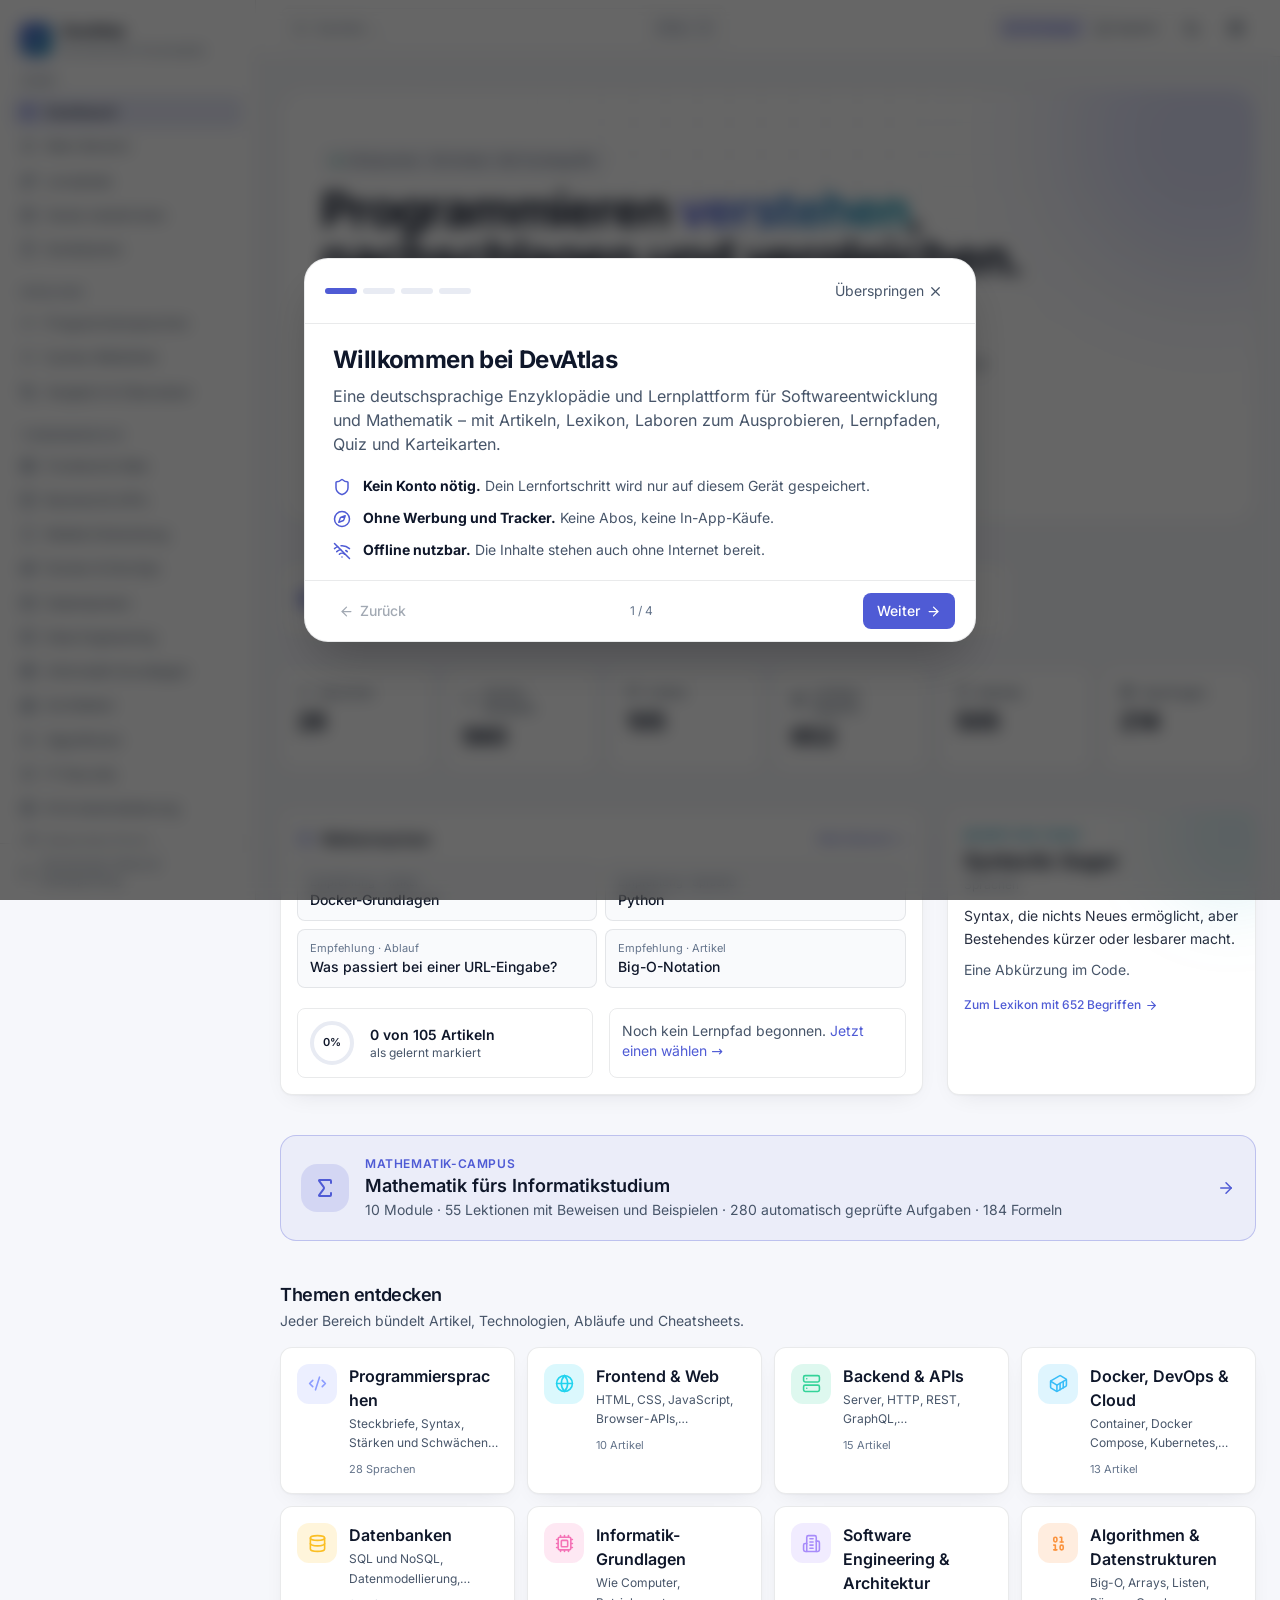
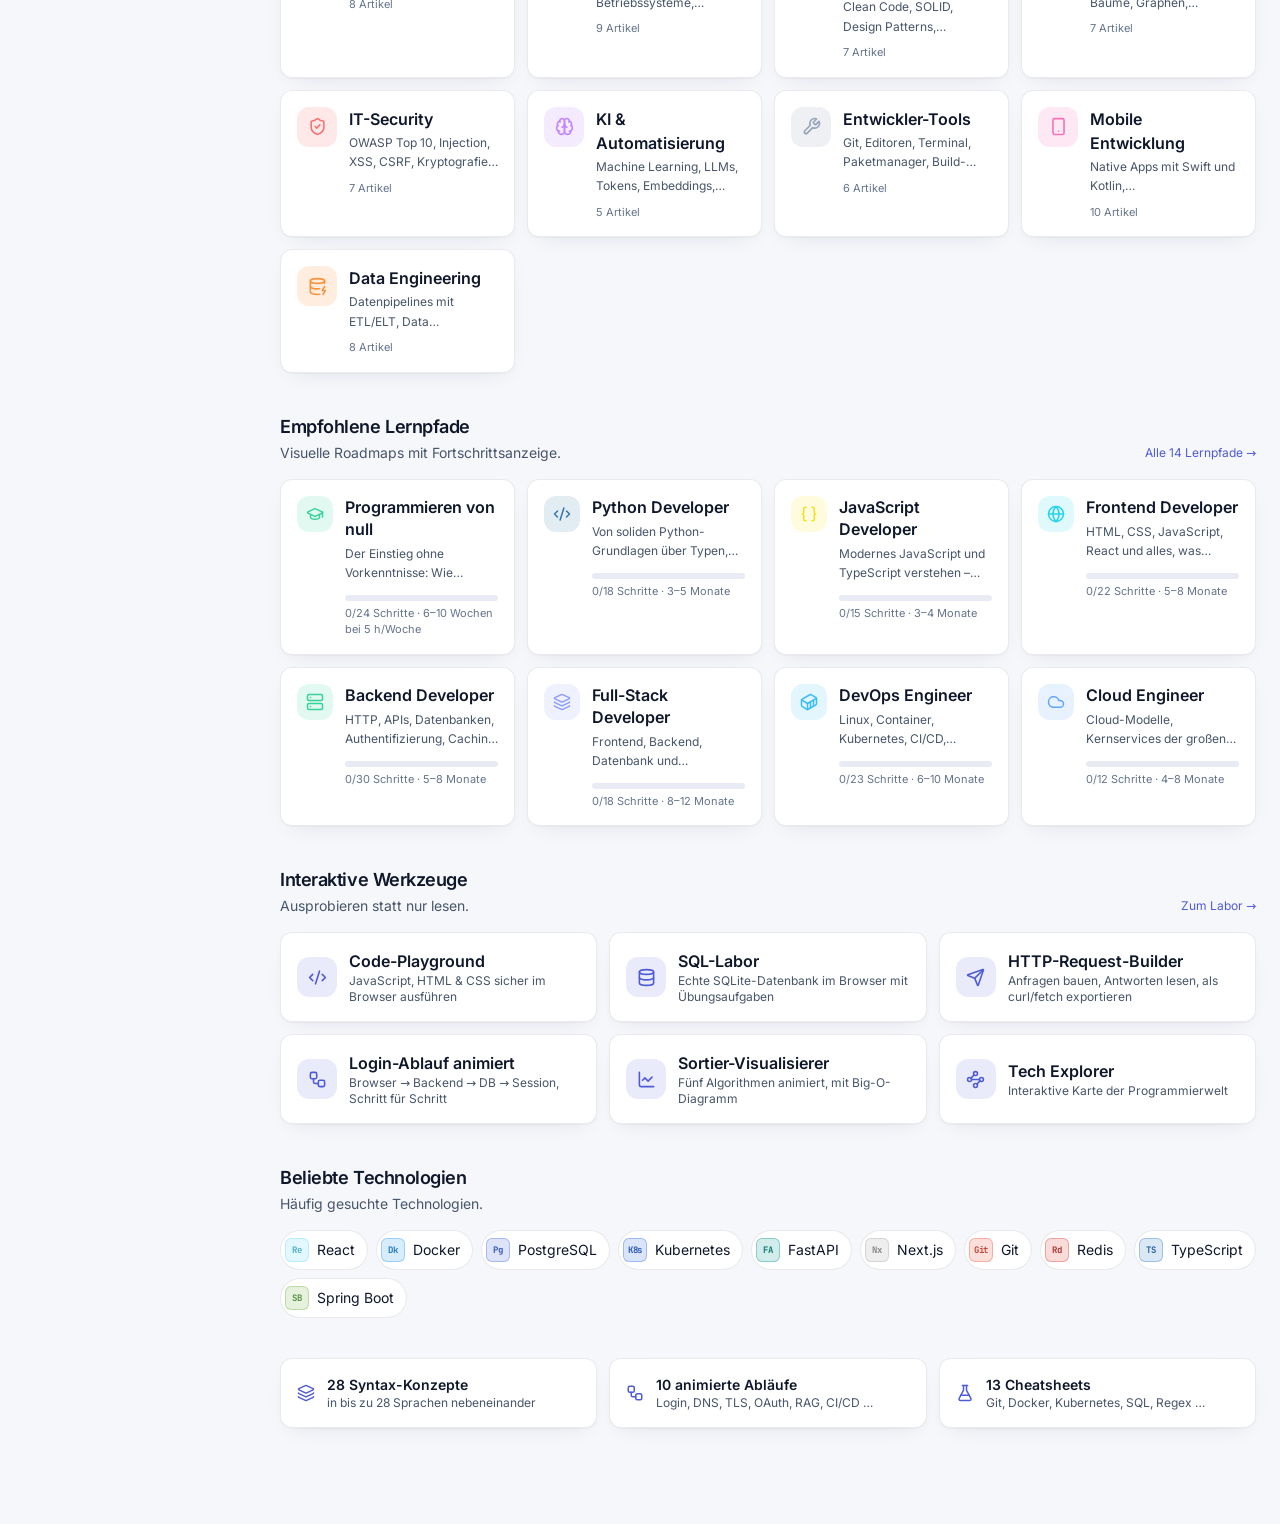
==== commit 55746a82: "DevAtlas 1.2.0: überarbeitete Darstellung auf dem Smartphone, Adressen in Impressum und Datenschutz" ====
--- a/index.html
+++ b/index.html
@@ -17,11 +17,11 @@
     <link rel="manifest" href="./manifest.webmanifest" />
     <title>DevAtlas – Programmier-Enzyklopädie</title>
     <script src="./theme-init.js"></script>
-    <script type="module" crossorigin src="./assets/index-DVNrh-RC.js"></script>
+    <script type="module" crossorigin src="./assets/index-CSeM4TKT.js"></script>
     <link rel="modulepreload" crossorigin href="./assets/react-BfaOU4vi.js">
     <link rel="modulepreload" crossorigin href="./assets/capacitor-CiGIljSf.js">
     <link rel="modulepreload" crossorigin href="./assets/core-B5XOlJRJ.js">
-    <link rel="stylesheet" crossorigin href="./assets/index-C-5S1rwA.css">
+    <link rel="stylesheet" crossorigin href="./assets/index-BsfKdJK7.css">
   </head>
   <body>
     <div id="root"></div>
--- a/assets/index-BsfKdJK7.css
+++ b/assets/index-BsfKdJK7.css
@@ -0,0 +1 @@
+@font-face{font-family:Inter Variable;font-style:normal;font-display:swap;font-weight:100 900;src:url(./inter-cyrillic-ext-wght-normal-B2xhLi22.woff2) format("woff2-variations");unicode-range:U+0460-052F,U+1C80-1C8A,U+20B4,U+2DE0-2DFF,U+A640-A69F,U+FE2E-FE2F}@font-face{font-family:Inter Variable;font-style:normal;font-display:swap;font-weight:100 900;src:url(./inter-cyrillic-wght-normal-CMZtQduZ.woff2) format("woff2-variations");unicode-range:U+0301,U+0400-045F,U+0490-0491,U+04B0-04B1,U+2116}@font-face{font-family:Inter Variable;font-style:normal;font-display:swap;font-weight:100 900;src:url(./inter-greek-ext-wght-normal-CGAr0uHJ.woff2) format("woff2-variations");unicode-range:U+1F00-1FFF}@font-face{font-family:Inter Variable;font-style:normal;font-display:swap;font-weight:100 900;src:url(./inter-greek-wght-normal-CaVNZxsx.woff2) format("woff2-variations");unicode-range:U+0370-0377,U+037A-037F,U+0384-038A,U+038C,U+038E-03A1,U+03A3-03FF}@font-face{font-family:Inter Variable;font-style:normal;font-display:swap;font-weight:100 900;src:url(./inter-vietnamese-wght-normal-CBcvBZtf.woff2) format("woff2-variations");unicode-range:U+0102-0103,U+0110-0111,U+0128-0129,U+0168-0169,U+01A0-01A1,U+01AF-01B0,U+0300-0301,U+0303-0304,U+0308-0309,U+0323,U+0329,U+1EA0-1EF9,U+20AB}@font-face{font-family:Inter Variable;font-style:normal;font-display:swap;font-weight:100 900;src:url(./inter-latin-ext-wght-normal-CFHvXkgd.woff2) format("woff2-variations");unicode-range:U+0100-02BA,U+02BD-02C5,U+02C7-02CC,U+02CE-02D7,U+02DD-02FF,U+0304,U+0308,U+0329,U+1D00-1DBF,U+1E00-1E9F,U+1EF2-1EFF,U+2020,U+20A0-20AB,U+20AD-20C0,U+2113,U+2C60-2C7F,U+A720-A7FF}@font-face{font-family:Inter Variable;font-style:normal;font-display:swap;font-weight:100 900;src:url(./inter-latin-wght-normal-C2S99t-D.woff2) format("woff2-variations");unicode-range:U+0000-00FF,U+0131,U+0152-0153,U+02BB-02BC,U+02C6,U+02DA,U+02DC,U+0304,U+0308,U+0329,U+2000-206F,U+20AC,U+2122,U+2191,U+2193,U+2212,U+2215,U+FEFF,U+FFFD}@font-face{font-family:JetBrains Mono Variable;font-style:normal;font-display:swap;font-weight:100 800;src:url([data-uri]) format("woff2-variations");unicode-range:U+0460-052F,U+1C80-1C8A,U+20B4,U+2DE0-2DFF,U+A640-A69F,U+FE2E-FE2F}@font-face{font-family:JetBrains Mono Variable;font-style:normal;font-display:swap;font-weight:100 800;src:url(./jetbrains-mono-cyrillic-wght-normal-D73BlboJ.woff2) format("woff2-variations");unicode-range:U+0301,U+0400-045F,U+0490-0491,U+04B0-04B1,U+2116}@font-face{font-family:JetBrains Mono Variable;font-style:normal;font-display:swap;font-weight:100 800;src:url(./jetbrains-mono-greek-wght-normal-Bw9x6K1M.woff2) format("woff2-variations");unicode-range:U+0370-0377,U+037A-037F,U+0384-038A,U+038C,U+038E-03A1,U+03A3-03FF}@font-face{font-family:JetBrains Mono Variable;font-style:normal;font-display:swap;font-weight:100 800;src:url(./jetbrains-mono-vietnamese-wght-normal-Bt-aOZkq.woff2) format("woff2-variations");unicode-range:U+0102-0103,U+0110-0111,U+0128-0129,U+0168-0169,U+01A0-01A1,U+01AF-01B0,U+0300-0301,U+0303-0304,U+0308-0309,U+0323,U+0329,U+1EA0-1EF9,U+20AB}@font-face{font-family:JetBrains Mono Variable;font-style:normal;font-display:swap;font-weight:100 800;src:url(./jetbrains-mono-latin-ext-wght-normal-DBQx-q_a.woff2) format("woff2-variations");unicode-range:U+0100-02BA,U+02BD-02C5,U+02C7-02CC,U+02CE-02D7,U+02DD-02FF,U+0304,U+0308,U+0329,U+1D00-1DBF,U+1E00-1E9F,U+1EF2-1EFF,U+2020,U+20A0-20AB,U+20AD-20C0,U+2113,U+2C60-2C7F,U+A720-A7FF}@font-face{font-family:JetBrains Mono Variable;font-style:normal;font-display:swap;font-weight:100 800;src:url(./jetbrains-mono-latin-wght-normal-B9CIFXIH.woff2) format("woff2-variations");unicode-range:U+0000-00FF,U+0131,U+0152-0153,U+02BB-02BC,U+02C6,U+02DA,U+02DC,U+0304,U+0308,U+0329,U+2000-206F,U+20AC,U+2122,U+2191,U+2193,U+2212,U+2215,U+FEFF,U+FFFD}/*! tailwindcss v4.1.8 | MIT License | https://tailwindcss.com */@layer properties{@supports (((-webkit-hyphens:none)) and (not (margin-trim:inline))) or ((-moz-orient:inline) and (not (color:rgb(from red r g b)))){*,:before,:after,::backdrop{--tw-border-spacing-x:0;--tw-border-spacing-y:0;--tw-translate-x:0;--tw-translate-y:0;--tw-translate-z:0;--tw-rotate-x:initial;--tw-rotate-y:initial;--tw-rotate-z:initial;--tw-skew-x:initial;--tw-skew-y:initial;--tw-space-y-reverse:0;--tw-divide-y-reverse:0;--tw-border-style:solid;--tw-gradient-position:initial;--tw-gradient-from:#0000;--tw-gradient-via:#0000;--tw-gradient-to:#0000;--tw-gradient-stops:initial;--tw-gradient-via-stops:initial;--tw-gradient-from-position:0%;--tw-gradient-via-position:50%;--tw-gradient-to-position:100%;--tw-leading:initial;--tw-font-weight:initial;--tw-tracking:initial;--tw-shadow:0 0 #0000;--tw-shadow-color:initial;--tw-shadow-alpha:100%;--tw-inset-shadow:0 0 #0000;--tw-inset-shadow-color:initial;--tw-inset-shadow-alpha:100%;--tw-ring-color:initial;--tw-ring-shadow:0 0 #0000;--tw-inset-ring-color:initial;--tw-inset-ring-shadow:0 0 #0000;--tw-ring-inset:initial;--tw-ring-offset-width:0px;--tw-ring-offset-color:#fff;--tw-ring-offset-shadow:0 0 #0000;--tw-outline-style:solid;--tw-blur:initial;--tw-brightness:initial;--tw-contrast:initial;--tw-grayscale:initial;--tw-hue-rotate:initial;--tw-invert:initial;--tw-opacity:initial;--tw-saturate:initial;--tw-sepia:initial;--tw-drop-shadow:initial;--tw-drop-shadow-color:initial;--tw-drop-shadow-alpha:100%;--tw-drop-shadow-size:initial;--tw-backdrop-blur:initial;--tw-backdrop-brightness:initial;--tw-backdrop-contrast:initial;--tw-backdrop-grayscale:initial;--tw-backdrop-hue-rotate:initial;--tw-backdrop-invert:initial;--tw-backdrop-opacity:initial;--tw-backdrop-saturate:initial;--tw-backdrop-sepia:initial;--tw-duration:initial}}}@layer theme{:root,:host{--font-sans:"Inter Variable",ui-sans-serif,system-ui,-apple-system,"Segoe UI",sans-serif;--font-mono:"JetBrains Mono Variable",ui-monospace,"Cascadia Code",Consolas,monospace;--color-indigo-500:oklch(58.5% .233 277.117);--color-indigo-600:oklch(51.1% .262 276.966);--color-slate-200:oklch(92.9% .013 255.508);--color-slate-300:oklch(86.9% .022 252.894);--color-slate-600:oklch(44.6% .043 257.281);--color-slate-700:oklch(37.2% .044 257.287);--color-black:#000;--color-white:#fff;--spacing:.25rem;--container-xs:20rem;--container-sm:24rem;--container-md:28rem;--container-lg:32rem;--container-xl:36rem;--container-2xl:42rem;--container-3xl:48rem;--container-4xl:56rem;--text-xs:.75rem;--text-xs--line-height:calc(1/.75);--text-sm:.875rem;--text-sm--line-height:calc(1.25/.875);--text-base:1rem;--text-base--line-height: 1.5 ;--text-lg:1.125rem;--text-lg--line-height:calc(1.75/1.125);--text-xl:1.25rem;--text-xl--line-height:calc(1.75/1.25);--text-2xl:1.5rem;--text-2xl--line-height:calc(2/1.5);--text-3xl:1.875rem;--text-3xl--line-height: 1.2 ;--text-4xl:2.25rem;--text-4xl--line-height:calc(2.5/2.25);--text-5xl:3rem;--text-5xl--line-height:1;--text-6xl:3.75rem;--text-6xl--line-height:1;--font-weight-normal:400;--font-weight-medium:500;--font-weight-semibold:600;--font-weight-bold:700;--tracking-tight:-.025em;--tracking-normal:0em;--tracking-wide:.025em;--tracking-wider:.05em;--leading-tight:1.25;--leading-snug:1.375;--leading-relaxed:1.625;--radius-sm:.25rem;--radius-md:.375rem;--radius-lg:.5rem;--radius-xl:.75rem;--radius-2xl:1rem;--radius-3xl:1.5rem;--animate-spin:spin 1s linear infinite;--animate-pulse:pulse 2s cubic-bezier(.4,0,.6,1)infinite;--blur-sm:8px;--blur-2xl:40px;--blur-3xl:64px;--default-transition-duration:.15s;--default-transition-timing-function:cubic-bezier(.4,0,.2,1);--default-font-family:"Inter Variable",ui-sans-serif,system-ui,-apple-system,"Segoe UI",sans-serif;--default-mono-font-family:"JetBrains Mono Variable",ui-monospace,"Cascadia Code",Consolas,monospace}}@layer base{*,:after,:before,::backdrop{box-sizing:border-box;border:0 solid;margin:0;padding:0}::file-selector-button{box-sizing:border-box;border:0 solid;margin:0;padding:0}html,:host{-webkit-text-size-adjust:100%;-moz-tab-size:4;tab-size:4;line-height:1.5;font-family:var(--default-font-family,ui-sans-serif,system-ui,sans-serif,"Apple Color Emoji","Segoe UI Emoji","Segoe UI Symbol","Noto Color Emoji");font-feature-settings:var(--default-font-feature-settings,normal);font-variation-settings:var(--default-font-variation-settings,normal);-webkit-tap-highlight-color:transparent}hr{height:0;color:inherit;border-top-width:1px}abbr:where([title]){-webkit-text-decoration:underline dotted;text-decoration:underline dotted}h1,h2,h3,h4,h5,h6{font-size:inherit;font-weight:inherit}a{color:inherit;-webkit-text-decoration:inherit;text-decoration:inherit}b,strong{font-weight:bolder}code,kbd,samp,pre{font-family:var(--default-mono-font-family,ui-monospace,SFMono-Regular,Menlo,Monaco,Consolas,"Liberation Mono","Courier New",monospace);font-feature-settings:var(--default-mono-font-feature-settings,normal);font-variation-settings:var(--default-mono-font-variation-settings,normal);font-size:1em}small{font-size:80%}sub,sup{vertical-align:baseline;font-size:75%;line-height:0;position:relative}sub{bottom:-.25em}sup{top:-.5em}table{text-indent:0;border-color:inherit;border-collapse:collapse}:-moz-focusring{outline:auto}progress{vertical-align:baseline}summary{display:list-item}ol,ul,menu{list-style:none}img,svg,video,canvas,audio,iframe,embed,object{vertical-align:middle;display:block}img,video{max-width:100%;height:auto}button,input,select,optgroup,textarea{font:inherit;font-feature-settings:inherit;font-variation-settings:inherit;letter-spacing:inherit;color:inherit;opacity:1;background-color:#0000;border-radius:0}::file-selector-button{font:inherit;font-feature-settings:inherit;font-variation-settings:inherit;letter-spacing:inherit;color:inherit;opacity:1;background-color:#0000;border-radius:0}:where(select:is([multiple],[size])) optgroup{font-weight:bolder}:where(select:is([multiple],[size])) optgroup option{padding-inline-start:20px}::file-selector-button{margin-inline-end:4px}::placeholder{opacity:1}@supports (not ((-webkit-appearance:-apple-pay-button))) or (contain-intrinsic-size:1px){::placeholder{color:currentColor}@supports (color:color-mix(in lab,red,red)){::placeholder{color:color-mix(in oklab,currentcolor 50%,transparent)}}}textarea{resize:vertical}::-webkit-search-decoration{-webkit-appearance:none}::-webkit-date-and-time-value{min-height:1lh;text-align:inherit}::-webkit-datetime-edit{display:inline-flex}::-webkit-datetime-edit-fields-wrapper{padding:0}::-webkit-datetime-edit{padding-block:0}::-webkit-datetime-edit-year-field{padding-block:0}::-webkit-datetime-edit-month-field{padding-block:0}::-webkit-datetime-edit-day-field{padding-block:0}::-webkit-datetime-edit-hour-field{padding-block:0}::-webkit-datetime-edit-minute-field{padding-block:0}::-webkit-datetime-edit-second-field{padding-block:0}::-webkit-datetime-edit-millisecond-field{padding-block:0}::-webkit-datetime-edit-meridiem-field{padding-block:0}:-moz-ui-invalid{box-shadow:none}button,input:where([type=button],[type=reset],[type=submit]){-webkit-appearance:button;-moz-appearance:button;appearance:button}::file-selector-button{-webkit-appearance:button;-moz-appearance:button;appearance:button}::-webkit-inner-spin-button{height:auto}::-webkit-outer-spin-button{height:auto}[hidden]:where(:not([hidden=until-found])){display:none!important}}@layer components;@layer utilities{.\@container{container-type:inline-size}.pointer-events-none{pointer-events:none}.visible{visibility:visible}.sr-only{clip:rect(0,0,0,0);white-space:nowrap;border-width:0;width:1px;height:1px;margin:-1px;padding:0;position:absolute;overflow:hidden}.absolute{position:absolute}.fixed{position:fixed}.relative{position:relative}.static{position:static}.sticky{position:sticky}.inset-0{inset:calc(var(--spacing)*0)}.inset-x-0{inset-inline:calc(var(--spacing)*0)}.inset-y-0{inset-block:calc(var(--spacing)*0)}.-top-0\.5{top:calc(var(--spacing)*-.5)}.-top-10{top:calc(var(--spacing)*-10)}.-top-24{top:calc(var(--spacing)*-24)}.top-0{top:calc(var(--spacing)*0)}.top-1{top:calc(var(--spacing)*1)}.top-1\/2{top:50%}.top-2{top:calc(var(--spacing)*2)}.top-3{top:calc(var(--spacing)*3)}.top-4{top:calc(var(--spacing)*4)}.top-6{top:calc(var(--spacing)*6)}.top-14{top:calc(var(--spacing)*14)}.top-16{top:calc(var(--spacing)*16)}.top-24{top:calc(var(--spacing)*24)}.-right-10{right:calc(var(--spacing)*-10)}.-right-24{right:calc(var(--spacing)*-24)}.right-0{right:calc(var(--spacing)*0)}.right-1{right:calc(var(--spacing)*1)}.right-2{right:calc(var(--spacing)*2)}.right-3{right:calc(var(--spacing)*3)}.-bottom-32{bottom:calc(var(--spacing)*-32)}.bottom-0{bottom:calc(var(--spacing)*0)}.bottom-6{bottom:calc(var(--spacing)*6)}.left-0{left:calc(var(--spacing)*0)}.left-1{left:calc(var(--spacing)*1)}.left-1\/3{left:33.3333%}.left-3{left:calc(var(--spacing)*3)}.left-\[19px\]{left:19px}.left-\[30px\]{left:30px}.z-10{z-index:10}.z-20{z-index:20}.z-30{z-index:30}.z-40{z-index:40}.z-50{z-index:50}.z-\[70\]{z-index:70}.z-\[80\]{z-index:80}.z-\[90\]{z-index:90}.z-\[100\]{z-index:100}.col-span-2{grid-column:span 2/span 2}.container{width:100%}@media(min-width:40rem){.container{max-width:40rem}}@media(min-width:48rem){.container{max-width:48rem}}@media(min-width:64rem){.container{max-width:64rem}}@media(min-width:80rem){.container{max-width:80rem}}@media(min-width:96rem){.container{max-width:96rem}}.m-0{margin:calc(var(--spacing)*0)}.-mx-1{margin-inline:calc(var(--spacing)*-1)}.-mx-4{margin-inline:calc(var(--spacing)*-4)}.mx-auto{margin-inline:auto}.my-1{margin-block:calc(var(--spacing)*1)}.my-6{margin-block:calc(var(--spacing)*6)}.mt-0\.5{margin-top:calc(var(--spacing)*.5)}.mt-1{margin-top:calc(var(--spacing)*1)}.mt-1\.5{margin-top:calc(var(--spacing)*1.5)}.mt-2{margin-top:calc(var(--spacing)*2)}.mt-3{margin-top:calc(var(--spacing)*3)}.mt-4{margin-top:calc(var(--spacing)*4)}.mt-5{margin-top:calc(var(--spacing)*5)}.mt-6{margin-top:calc(var(--spacing)*6)}.mt-8{margin-top:calc(var(--spacing)*8)}.mt-10{margin-top:calc(var(--spacing)*10)}.mt-12{margin-top:calc(var(--spacing)*12)}.mr-1{margin-right:calc(var(--spacing)*1)}.mr-2{margin-right:calc(var(--spacing)*2)}.mb-1{margin-bottom:calc(var(--spacing)*1)}.mb-1\.5{margin-bottom:calc(var(--spacing)*1.5)}.mb-2{margin-bottom:calc(var(--spacing)*2)}.mb-3{margin-bottom:calc(var(--spacing)*3)}.mb-4{margin-bottom:calc(var(--spacing)*4)}.mb-5{margin-bottom:calc(var(--spacing)*5)}.mb-6{margin-bottom:calc(var(--spacing)*6)}.mb-8{margin-bottom:calc(var(--spacing)*8)}.mb-10{margin-bottom:calc(var(--spacing)*10)}.-ml-5{margin-left:calc(var(--spacing)*-5)}.-ml-px{margin-left:-1px}.ml-1{margin-left:calc(var(--spacing)*1)}.ml-1\.5{margin-left:calc(var(--spacing)*1.5)}.ml-2{margin-left:calc(var(--spacing)*2)}.ml-14{margin-left:calc(var(--spacing)*14)}.ml-auto{margin-left:auto}.line-clamp-1{-webkit-line-clamp:1;-webkit-box-orient:vertical;display:-webkit-box;overflow:hidden}.line-clamp-2{-webkit-line-clamp:2;-webkit-box-orient:vertical;display:-webkit-box;overflow:hidden}.line-clamp-3{-webkit-line-clamp:3;-webkit-box-orient:vertical;display:-webkit-box;overflow:hidden}.block{display:block}.contents{display:contents}.flex{display:flex}.grid{display:grid}.hidden{display:none}.inline{display:inline}.inline-block{display:inline-block}.inline-flex{display:inline-flex}.table{display:table}.h-0\.5{height:calc(var(--spacing)*.5)}.h-1{height:calc(var(--spacing)*1)}.h-1\.5{height:calc(var(--spacing)*1.5)}.h-2{height:calc(var(--spacing)*2)}.h-2\.5{height:calc(var(--spacing)*2.5)}.h-3{height:calc(var(--spacing)*3)}.h-4{height:calc(var(--spacing)*4)}.h-5{height:calc(var(--spacing)*5)}.h-6{height:calc(var(--spacing)*6)}.h-7{height:calc(var(--spacing)*7)}.h-8{height:calc(var(--spacing)*8)}.h-9{height:calc(var(--spacing)*9)}.h-10{height:calc(var(--spacing)*10)}.h-11{height:calc(var(--spacing)*11)}.h-12{height:calc(var(--spacing)*12)}.h-14{height:calc(var(--spacing)*14)}.h-16{height:calc(var(--spacing)*16)}.h-28{height:calc(var(--spacing)*28)}.h-30{height:calc(var(--spacing)*30)}.h-32{height:calc(var(--spacing)*32)}.h-36{height:calc(var(--spacing)*36)}.h-56{height:calc(var(--spacing)*56)}.h-72{height:calc(var(--spacing)*72)}.h-\[22px\]{height:22px}.h-\[340px\]{height:340px}.h-\[560px\]{height:560px}.h-auto{height:auto}.h-full{height:100%}.h-px{height:1px}.max-h-48{max-height:calc(var(--spacing)*48)}.max-h-64{max-height:calc(var(--spacing)*64)}.max-h-80{max-height:calc(var(--spacing)*80)}.max-h-96{max-height:calc(var(--spacing)*96)}.max-h-\[26rem\]{max-height:26rem}.max-h-\[50vh\]{max-height:50vh}.max-h-\[55vh\]{max-height:55vh}.max-h-\[100dvh\]{max-height:100dvh}.max-h-\[420px\]{max-height:420px}.max-h-\[520px\]{max-height:520px}.min-h-5{min-height:calc(var(--spacing)*5)}.min-h-6{min-height:calc(var(--spacing)*6)}.min-h-7{min-height:calc(var(--spacing)*7)}.min-h-8{min-height:calc(var(--spacing)*8)}.min-h-9{min-height:calc(var(--spacing)*9)}.min-h-10{min-height:calc(var(--spacing)*10)}.min-h-11{min-height:calc(var(--spacing)*11)}.min-h-12{min-height:calc(var(--spacing)*12)}.min-h-16{min-height:calc(var(--spacing)*16)}.min-h-24{min-height:calc(var(--spacing)*24)}.min-h-56{min-height:calc(var(--spacing)*56)}.min-h-64{min-height:calc(var(--spacing)*64)}.min-h-\[200px\]{min-height:200px}.min-h-\[220px\]{min-height:220px}.min-h-\[320px\]{min-height:320px}.min-h-screen{min-height:100vh}.w-0\.5{width:calc(var(--spacing)*.5)}.w-1\.5{width:calc(var(--spacing)*1.5)}.w-2{width:calc(var(--spacing)*2)}.w-2\.5{width:calc(var(--spacing)*2.5)}.w-2\/3{width:66.6667%}.w-3{width:calc(var(--spacing)*3)}.w-3\/5{width:60%}.w-4{width:calc(var(--spacing)*4)}.w-5{width:calc(var(--spacing)*5)}.w-6{width:calc(var(--spacing)*6)}.w-7{width:calc(var(--spacing)*7)}.w-8{width:calc(var(--spacing)*8)}.w-9{width:calc(var(--spacing)*9)}.w-10{width:calc(var(--spacing)*10)}.w-11{width:calc(var(--spacing)*11)}.w-12{width:calc(var(--spacing)*12)}.w-14{width:calc(var(--spacing)*14)}.w-16{width:calc(var(--spacing)*16)}.w-20{width:calc(var(--spacing)*20)}.w-24{width:calc(var(--spacing)*24)}.w-28{width:calc(var(--spacing)*28)}.w-32{width:calc(var(--spacing)*32)}.w-40{width:calc(var(--spacing)*40)}.w-44{width:calc(var(--spacing)*44)}.w-48{width:calc(var(--spacing)*48)}.w-56{width:calc(var(--spacing)*56)}.w-64{width:calc(var(--spacing)*64)}.w-72{width:calc(var(--spacing)*72)}.w-80{width:calc(var(--spacing)*80)}.w-\[22px\]{width:22px}.w-auto{width:auto}.w-fit{width:fit-content}.w-full{width:100%}.max-w-2xl{max-width:var(--container-2xl)}.max-w-3xl{max-width:var(--container-3xl)}.max-w-4xl{max-width:var(--container-4xl)}.max-w-56{max-width:calc(var(--spacing)*56)}.max-w-\[86vw\]{max-width:86vw}.max-w-\[460px\]{max-width:460px}.max-w-\[1400px\]{max-width:1400px}.max-w-full{max-width:100%}.max-w-lg{max-width:var(--container-lg)}.max-w-md{max-width:var(--container-md)}.max-w-sm{max-width:var(--container-sm)}.max-w-xl{max-width:var(--container-xl)}.max-w-xs{max-width:var(--container-xs)}.min-w-0{min-width:calc(var(--spacing)*0)}.min-w-6{min-width:calc(var(--spacing)*6)}.min-w-16{min-width:calc(var(--spacing)*16)}.min-w-\[12rem\]{min-width:12rem}.min-w-\[14rem\]{min-width:14rem}.min-w-\[110px\]{min-width:110px}.min-w-\[180px\]{min-width:180px}.min-w-\[520px\]{min-width:520px}.min-w-\[640px\]{min-width:640px}.min-w-\[720px\]{min-width:720px}.min-w-\[900px\]{min-width:900px}.min-w-full{min-width:100%}.min-w-max{min-width:max-content}.flex-1{flex:1}.flex-\[1\.4\]{flex:1.4}.shrink{flex-shrink:1}.shrink-0{flex-shrink:0}.grow{flex-grow:1}.basis-64{flex-basis:calc(var(--spacing)*64)}.border-separate{border-collapse:separate}.border-spacing-1{--tw-border-spacing-x:calc(var(--spacing)*1);--tw-border-spacing-y:calc(var(--spacing)*1);border-spacing:var(--tw-border-spacing-x)var(--tw-border-spacing-y)}.-translate-x-1\/2{--tw-translate-x: -50% ;translate:var(--tw-translate-x)var(--tw-translate-y)}.-translate-y-1\/2{--tw-translate-y: -50% ;translate:var(--tw-translate-x)var(--tw-translate-y)}.translate-y-full{--tw-translate-y:100%;translate:var(--tw-translate-x)var(--tw-translate-y)}.-rotate-90{rotate:-90deg}.rotate-180{rotate:180deg}.transform{transform:var(--tw-rotate-x,)var(--tw-rotate-y,)var(--tw-rotate-z,)var(--tw-skew-x,)var(--tw-skew-y,)}.animate-pulse{animation:var(--animate-pulse)}.animate-spin{animation:var(--animate-spin)}.cursor-default{cursor:default}.cursor-grab{cursor:grab}.cursor-pointer{cursor:pointer}.touch-none{touch-action:none}.resize{resize:both}.resize-none{resize:none}.resize-y{resize:vertical}.scroll-mt-24{scroll-margin-top:calc(var(--spacing)*24)}.scroll-mt-28{scroll-margin-top:calc(var(--spacing)*28)}.list-disc{list-style-type:disc}.list-none{list-style-type:none}.columns-1{columns:1}.break-inside-avoid{break-inside:avoid}.grid-cols-1{grid-template-columns:repeat(1,minmax(0,1fr))}.grid-cols-2{grid-template-columns:repeat(2,minmax(0,1fr))}.grid-cols-3{grid-template-columns:repeat(3,minmax(0,1fr))}.grid-cols-5{grid-template-columns:repeat(5,minmax(0,1fr))}.grid-cols-6{grid-template-columns:repeat(6,minmax(0,1fr))}.grid-cols-\[auto_minmax\(0\,1fr\)\]{grid-template-columns:auto minmax(0,1fr)}.flex-col{flex-direction:column}.flex-col-reverse{flex-direction:column-reverse}.flex-wrap{flex-wrap:wrap}.items-baseline{align-items:baseline}.items-center{align-items:center}.items-end{align-items:flex-end}.items-start{align-items:flex-start}.items-stretch{align-items:stretch}.justify-between{justify-content:space-between}.justify-center{justify-content:center}.justify-end{justify-content:flex-end}.justify-start{justify-content:flex-start}.gap-0\.5{gap:calc(var(--spacing)*.5)}.gap-1{gap:calc(var(--spacing)*1)}.gap-1\.5{gap:calc(var(--spacing)*1.5)}.gap-2{gap:calc(var(--spacing)*2)}.gap-2\.5{gap:calc(var(--spacing)*2.5)}.gap-3{gap:calc(var(--spacing)*3)}.gap-4{gap:calc(var(--spacing)*4)}.gap-6{gap:calc(var(--spacing)*6)}.gap-10{gap:calc(var(--spacing)*10)}.gap-\[2px\]{gap:2px}.gap-\[3px\]{gap:3px}:where(.space-y-0\.5>:not(:last-child)){--tw-space-y-reverse:0;margin-block-start:calc(calc(var(--spacing)*.5)*var(--tw-space-y-reverse));margin-block-end:calc(calc(var(--spacing)*.5)*calc(1 - var(--tw-space-y-reverse)))}:where(.space-y-1>:not(:last-child)){--tw-space-y-reverse:0;margin-block-start:calc(calc(var(--spacing)*1)*var(--tw-space-y-reverse));margin-block-end:calc(calc(var(--spacing)*1)*calc(1 - var(--tw-space-y-reverse)))}:where(.space-y-1\.5>:not(:last-child)){--tw-space-y-reverse:0;margin-block-start:calc(calc(var(--spacing)*1.5)*var(--tw-space-y-reverse));margin-block-end:calc(calc(var(--spacing)*1.5)*calc(1 - var(--tw-space-y-reverse)))}:where(.space-y-2>:not(:last-child)){--tw-space-y-reverse:0;margin-block-start:calc(calc(var(--spacing)*2)*var(--tw-space-y-reverse));margin-block-end:calc(calc(var(--spacing)*2)*calc(1 - var(--tw-space-y-reverse)))}:where(.space-y-2\.5>:not(:last-child)){--tw-space-y-reverse:0;margin-block-start:calc(calc(var(--spacing)*2.5)*var(--tw-space-y-reverse));margin-block-end:calc(calc(var(--spacing)*2.5)*calc(1 - var(--tw-space-y-reverse)))}:where(.space-y-3>:not(:last-child)){--tw-space-y-reverse:0;margin-block-start:calc(calc(var(--spacing)*3)*var(--tw-space-y-reverse));margin-block-end:calc(calc(var(--spacing)*3)*calc(1 - var(--tw-space-y-reverse)))}:where(.space-y-4>:not(:last-child)){--tw-space-y-reverse:0;margin-block-start:calc(calc(var(--spacing)*4)*var(--tw-space-y-reverse));margin-block-end:calc(calc(var(--spacing)*4)*calc(1 - var(--tw-space-y-reverse)))}:where(.space-y-5>:not(:last-child)){--tw-space-y-reverse:0;margin-block-start:calc(calc(var(--spacing)*5)*var(--tw-space-y-reverse));margin-block-end:calc(calc(var(--spacing)*5)*calc(1 - var(--tw-space-y-reverse)))}:where(.space-y-6>:not(:last-child)){--tw-space-y-reverse:0;margin-block-start:calc(calc(var(--spacing)*6)*var(--tw-space-y-reverse));margin-block-end:calc(calc(var(--spacing)*6)*calc(1 - var(--tw-space-y-reverse)))}:where(.space-y-8>:not(:last-child)){--tw-space-y-reverse:0;margin-block-start:calc(calc(var(--spacing)*8)*var(--tw-space-y-reverse));margin-block-end:calc(calc(var(--spacing)*8)*calc(1 - var(--tw-space-y-reverse)))}:where(.space-y-10>:not(:last-child)){--tw-space-y-reverse:0;margin-block-start:calc(calc(var(--spacing)*10)*var(--tw-space-y-reverse));margin-block-end:calc(calc(var(--spacing)*10)*calc(1 - var(--tw-space-y-reverse)))}.gap-x-3{column-gap:calc(var(--spacing)*3)}.gap-x-4{column-gap:calc(var(--spacing)*4)}.gap-x-6{column-gap:calc(var(--spacing)*6)}.gap-x-8{column-gap:calc(var(--spacing)*8)}.gap-y-1{row-gap:calc(var(--spacing)*1)}.gap-y-2{row-gap:calc(var(--spacing)*2)}.gap-y-3{row-gap:calc(var(--spacing)*3)}:where(.divide-y>:not(:last-child)){--tw-divide-y-reverse:0;border-bottom-style:var(--tw-border-style);border-top-style:var(--tw-border-style);border-top-width:calc(1px*var(--tw-divide-y-reverse));border-bottom-width:calc(1px*calc(1 - var(--tw-divide-y-reverse)))}:where(.divide-line>:not(:last-child)){border-color:var(--border)}.self-center{align-self:center}.truncate{text-overflow:ellipsis;white-space:nowrap;overflow:hidden}.overflow-auto{overflow:auto}.overflow-hidden{overflow:hidden}.overflow-x-auto{overflow-x:auto}.overflow-y-auto{overflow-y:auto}.overscroll-contain{overscroll-behavior:contain}.rounded{border-radius:.25rem}.rounded-2xl{border-radius:var(--radius-2xl)}.rounded-3xl{border-radius:var(--radius-3xl)}.rounded-full{border-radius:3.40282e38px}.rounded-lg{border-radius:var(--radius-lg)}.rounded-md{border-radius:var(--radius-md)}.rounded-none{border-radius:0}.rounded-sm{border-radius:var(--radius-sm)}.rounded-xl{border-radius:var(--radius-xl)}.rounded-t-3xl{border-top-left-radius:var(--radius-3xl);border-top-right-radius:var(--radius-3xl)}.rounded-t-\[4px\]{border-top-left-radius:4px;border-top-right-radius:4px}.rounded-b-xl{border-bottom-right-radius:var(--radius-xl);border-bottom-left-radius:var(--radius-xl)}.border{border-style:var(--tw-border-style);border-width:1px}.border-0{border-style:var(--tw-border-style);border-width:0}.border-2{border-style:var(--tw-border-style);border-width:2px}.border-x-2{border-inline-style:var(--tw-border-style);border-inline-width:2px}.border-y-2{border-block-style:var(--tw-border-style);border-block-width:2px}.border-t{border-top-style:var(--tw-border-style);border-top-width:1px}.border-r{border-right-style:var(--tw-border-style);border-right-width:1px}.border-b{border-bottom-style:var(--tw-border-style);border-bottom-width:1px}.border-b-2{border-bottom-style:var(--tw-border-style);border-bottom-width:2px}.border-l{border-left-style:var(--tw-border-style);border-left-width:1px}.border-l-2{border-left-style:var(--tw-border-style);border-left-width:2px}.border-l-4{border-left-style:var(--tw-border-style);border-left-width:4px}.border-dashed{--tw-border-style:dashed;border-style:dashed}.border-accent{border-color:var(--accent)}.border-accent-2\/30{border-color:var(--accent-2)}@supports (color:color-mix(in lab,red,red)){.border-accent-2\/30{border-color:color-mix(in oklab,var(--accent-2)30%,transparent)}}.border-accent-2\/40{border-color:var(--accent-2)}@supports (color:color-mix(in lab,red,red)){.border-accent-2\/40{border-color:color-mix(in oklab,var(--accent-2)40%,transparent)}}.border-accent-2\/50{border-color:var(--accent-2)}@supports (color:color-mix(in lab,red,red)){.border-accent-2\/50{border-color:color-mix(in oklab,var(--accent-2)50%,transparent)}}.border-accent\/25{border-color:var(--accent)}@supports (color:color-mix(in lab,red,red)){.border-accent\/25{border-color:color-mix(in oklab,var(--accent)25%,transparent)}}.border-accent\/30{border-color:var(--accent)}@supports (color:color-mix(in lab,red,red)){.border-accent\/30{border-color:color-mix(in oklab,var(--accent)30%,transparent)}}.border-accent\/35{border-color:var(--accent)}@supports (color:color-mix(in lab,red,red)){.border-accent\/35{border-color:color-mix(in oklab,var(--accent)35%,transparent)}}.border-accent\/40{border-color:var(--accent)}@supports (color:color-mix(in lab,red,red)){.border-accent\/40{border-color:color-mix(in oklab,var(--accent)40%,transparent)}}.border-accent\/50{border-color:var(--accent)}@supports (color:color-mix(in lab,red,red)){.border-accent\/50{border-color:color-mix(in oklab,var(--accent)50%,transparent)}}.border-accent\/60{border-color:var(--accent)}@supports (color:color-mix(in lab,red,red)){.border-accent\/60{border-color:color-mix(in oklab,var(--accent)60%,transparent)}}.border-danger,.border-danger\/25{border-color:var(--danger)}@supports (color:color-mix(in lab,red,red)){.border-danger\/25{border-color:color-mix(in oklab,var(--danger)25%,transparent)}}.border-danger\/30{border-color:var(--danger)}@supports (color:color-mix(in lab,red,red)){.border-danger\/30{border-color:color-mix(in oklab,var(--danger)30%,transparent)}}.border-danger\/35{border-color:var(--danger)}@supports (color:color-mix(in lab,red,red)){.border-danger\/35{border-color:color-mix(in oklab,var(--danger)35%,transparent)}}.border-danger\/40{border-color:var(--danger)}@supports (color:color-mix(in lab,red,red)){.border-danger\/40{border-color:color-mix(in oklab,var(--danger)40%,transparent)}}.border-danger\/50{border-color:var(--danger)}@supports (color:color-mix(in lab,red,red)){.border-danger\/50{border-color:color-mix(in oklab,var(--danger)50%,transparent)}}.border-fg{border-color:var(--fg)}.border-info\/25{border-color:var(--info)}@supports (color:color-mix(in lab,red,red)){.border-info\/25{border-color:color-mix(in oklab,var(--info)25%,transparent)}}.border-info\/30{border-color:var(--info)}@supports (color:color-mix(in lab,red,red)){.border-info\/30{border-color:color-mix(in oklab,var(--info)30%,transparent)}}.border-info\/35{border-color:var(--info)}@supports (color:color-mix(in lab,red,red)){.border-info\/35{border-color:color-mix(in oklab,var(--info)35%,transparent)}}.border-info\/40{border-color:var(--info)}@supports (color:color-mix(in lab,red,red)){.border-info\/40{border-color:color-mix(in oklab,var(--info)40%,transparent)}}.border-line{border-color:var(--border)}.border-line-strong{border-color:var(--border-strong)}.border-line\/60{border-color:var(--border)}@supports (color:color-mix(in lab,red,red)){.border-line\/60{border-color:color-mix(in oklab,var(--border)60%,transparent)}}.border-slate-200{border-color:var(--color-slate-200)}.border-success,.border-success\/25{border-color:var(--success)}@supports (color:color-mix(in lab,red,red)){.border-success\/25{border-color:color-mix(in oklab,var(--success)25%,transparent)}}.border-success\/30{border-color:var(--success)}@supports (color:color-mix(in lab,red,red)){.border-success\/30{border-color:color-mix(in oklab,var(--success)30%,transparent)}}.border-success\/40{border-color:var(--success)}@supports (color:color-mix(in lab,red,red)){.border-success\/40{border-color:color-mix(in oklab,var(--success)40%,transparent)}}.border-success\/50{border-color:var(--success)}@supports (color:color-mix(in lab,red,red)){.border-success\/50{border-color:color-mix(in oklab,var(--success)50%,transparent)}}.border-transparent{border-color:#0000}.border-warning\/25{border-color:var(--warning)}@supports (color:color-mix(in lab,red,red)){.border-warning\/25{border-color:color-mix(in oklab,var(--warning)25%,transparent)}}.border-warning\/30{border-color:var(--warning)}@supports (color:color-mix(in lab,red,red)){.border-warning\/30{border-color:color-mix(in oklab,var(--warning)30%,transparent)}}.border-warning\/35{border-color:var(--warning)}@supports (color:color-mix(in lab,red,red)){.border-warning\/35{border-color:color-mix(in oklab,var(--warning)35%,transparent)}}.border-warning\/40{border-color:var(--warning)}@supports (color:color-mix(in lab,red,red)){.border-warning\/40{border-color:color-mix(in oklab,var(--warning)40%,transparent)}}.border-warning\/50{border-color:var(--warning)}@supports (color:color-mix(in lab,red,red)){.border-warning\/50{border-color:color-mix(in oklab,var(--warning)50%,transparent)}}.border-warning\/60{border-color:var(--warning)}@supports (color:color-mix(in lab,red,red)){.border-warning\/60{border-color:color-mix(in oklab,var(--warning)60%,transparent)}}.bg-\[var\(--code-bg\)\]{background-color:var(--code-bg)}.bg-accent{background-color:var(--accent)}.bg-accent-2,.bg-accent-2\/10{background-color:var(--accent-2)}@supports (color:color-mix(in lab,red,red)){.bg-accent-2\/10{background-color:color-mix(in oklab,var(--accent-2)10%,transparent)}}.bg-accent-2\/15{background-color:var(--accent-2)}@supports (color:color-mix(in lab,red,red)){.bg-accent-2\/15{background-color:color-mix(in oklab,var(--accent-2)15%,transparent)}}.bg-accent-2\/\[0\.05\]{background-color:var(--accent-2)}@supports (color:color-mix(in lab,red,red)){.bg-accent-2\/\[0\.05\]{background-color:color-mix(in oklab,var(--accent-2)5%,transparent)}}.bg-accent-2\/\[0\.07\]{background-color:var(--accent-2)}@supports (color:color-mix(in lab,red,red)){.bg-accent-2\/\[0\.07\]{background-color:color-mix(in oklab,var(--accent-2)7%,transparent)}}.bg-accent-fg{background-color:var(--accent-fg)}.bg-accent\/10{background-color:var(--accent)}@supports (color:color-mix(in lab,red,red)){.bg-accent\/10{background-color:color-mix(in oklab,var(--accent)10%,transparent)}}.bg-accent\/12{background-color:var(--accent)}@supports (color:color-mix(in lab,red,red)){.bg-accent\/12{background-color:color-mix(in oklab,var(--accent)12%,transparent)}}.bg-accent\/15{background-color:var(--accent)}@supports (color:color-mix(in lab,red,red)){.bg-accent\/15{background-color:color-mix(in oklab,var(--accent)15%,transparent)}}.bg-accent\/20{background-color:var(--accent)}@supports (color:color-mix(in lab,red,red)){.bg-accent\/20{background-color:color-mix(in oklab,var(--accent)20%,transparent)}}.bg-accent\/30{background-color:var(--accent)}@supports (color:color-mix(in lab,red,red)){.bg-accent\/30{background-color:color-mix(in oklab,var(--accent)30%,transparent)}}.bg-accent\/45{background-color:var(--accent)}@supports (color:color-mix(in lab,red,red)){.bg-accent\/45{background-color:color-mix(in oklab,var(--accent)45%,transparent)}}.bg-accent\/60{background-color:var(--accent)}@supports (color:color-mix(in lab,red,red)){.bg-accent\/60{background-color:color-mix(in oklab,var(--accent)60%,transparent)}}.bg-accent\/70{background-color:var(--accent)}@supports (color:color-mix(in lab,red,red)){.bg-accent\/70{background-color:color-mix(in oklab,var(--accent)70%,transparent)}}.bg-accent\/\[0\.04\]{background-color:var(--accent)}@supports (color:color-mix(in lab,red,red)){.bg-accent\/\[0\.04\]{background-color:color-mix(in oklab,var(--accent)4%,transparent)}}.bg-accent\/\[0\.05\]{background-color:var(--accent)}@supports (color:color-mix(in lab,red,red)){.bg-accent\/\[0\.05\]{background-color:color-mix(in oklab,var(--accent)5%,transparent)}}.bg-accent\/\[0\.06\]{background-color:var(--accent)}@supports (color:color-mix(in lab,red,red)){.bg-accent\/\[0\.06\]{background-color:color-mix(in oklab,var(--accent)6%,transparent)}}.bg-accent\/\[0\.07\]{background-color:var(--accent)}@supports (color:color-mix(in lab,red,red)){.bg-accent\/\[0\.07\]{background-color:color-mix(in oklab,var(--accent)7%,transparent)}}.bg-accent\/\[0\.08\]{background-color:var(--accent)}@supports (color:color-mix(in lab,red,red)){.bg-accent\/\[0\.08\]{background-color:color-mix(in oklab,var(--accent)8%,transparent)}}.bg-bg,.bg-bg\/90{background-color:var(--bg)}@supports (color:color-mix(in lab,red,red)){.bg-bg\/90{background-color:color-mix(in oklab,var(--bg)90%,transparent)}}.bg-black\/40{background-color:#0006}@supports (color:color-mix(in lab,red,red)){.bg-black\/40{background-color:color-mix(in oklab,var(--color-black)40%,transparent)}}.bg-black\/50{background-color:#00000080}@supports (color:color-mix(in lab,red,red)){.bg-black\/50{background-color:color-mix(in oklab,var(--color-black)50%,transparent)}}.bg-black\/55{background-color:#0000008c}@supports (color:color-mix(in lab,red,red)){.bg-black\/55{background-color:color-mix(in oklab,var(--color-black)55%,transparent)}}.bg-black\/60{background-color:#0009}@supports (color:color-mix(in lab,red,red)){.bg-black\/60{background-color:color-mix(in oklab,var(--color-black)60%,transparent)}}.bg-code{background-color:var(--code-bg)}.bg-current{background-color:currentColor}.bg-danger,.bg-danger\/10{background-color:var(--danger)}@supports (color:color-mix(in lab,red,red)){.bg-danger\/10{background-color:color-mix(in oklab,var(--danger)10%,transparent)}}.bg-danger\/12{background-color:var(--danger)}@supports (color:color-mix(in lab,red,red)){.bg-danger\/12{background-color:color-mix(in oklab,var(--danger)12%,transparent)}}.bg-danger\/15{background-color:var(--danger)}@supports (color:color-mix(in lab,red,red)){.bg-danger\/15{background-color:color-mix(in oklab,var(--danger)15%,transparent)}}.bg-danger\/20{background-color:var(--danger)}@supports (color:color-mix(in lab,red,red)){.bg-danger\/20{background-color:color-mix(in oklab,var(--danger)20%,transparent)}}.bg-danger\/\[0\.05\]{background-color:var(--danger)}@supports (color:color-mix(in lab,red,red)){.bg-danger\/\[0\.05\]{background-color:color-mix(in oklab,var(--danger)5%,transparent)}}.bg-danger\/\[0\.06\]{background-color:var(--danger)}@supports (color:color-mix(in lab,red,red)){.bg-danger\/\[0\.06\]{background-color:color-mix(in oklab,var(--danger)6%,transparent)}}.bg-danger\/\[0\.07\]{background-color:var(--danger)}@supports (color:color-mix(in lab,red,red)){.bg-danger\/\[0\.07\]{background-color:color-mix(in oklab,var(--danger)7%,transparent)}}.bg-elev,.bg-elev\/95{background-color:var(--bg-elev)}@supports (color:color-mix(in lab,red,red)){.bg-elev\/95{background-color:color-mix(in oklab,var(--bg-elev)95%,transparent)}}.bg-fg\/70{background-color:var(--fg)}@supports (color:color-mix(in lab,red,red)){.bg-fg\/70{background-color:color-mix(in oklab,var(--fg)70%,transparent)}}.bg-indigo-600{background-color:var(--color-indigo-600)}.bg-info\/10{background-color:var(--info)}@supports (color:color-mix(in lab,red,red)){.bg-info\/10{background-color:color-mix(in oklab,var(--info)10%,transparent)}}.bg-info\/12{background-color:var(--info)}@supports (color:color-mix(in lab,red,red)){.bg-info\/12{background-color:color-mix(in oklab,var(--info)12%,transparent)}}.bg-info\/\[0\.06\]{background-color:var(--info)}@supports (color:color-mix(in lab,red,red)){.bg-info\/\[0\.06\]{background-color:color-mix(in oklab,var(--info)6%,transparent)}}.bg-info\/\[0\.07\]{background-color:var(--info)}@supports (color:color-mix(in lab,red,red)){.bg-info\/\[0\.07\]{background-color:color-mix(in oklab,var(--info)7%,transparent)}}.bg-line{background-color:var(--border)}.bg-line-strong{background-color:var(--border-strong)}.bg-success,.bg-success\/5{background-color:var(--success)}@supports (color:color-mix(in lab,red,red)){.bg-success\/5{background-color:color-mix(in oklab,var(--success)5%,transparent)}}.bg-success\/10{background-color:var(--success)}@supports (color:color-mix(in lab,red,red)){.bg-success\/10{background-color:color-mix(in oklab,var(--success)10%,transparent)}}.bg-success\/12{background-color:var(--success)}@supports (color:color-mix(in lab,red,red)){.bg-success\/12{background-color:color-mix(in oklab,var(--success)12%,transparent)}}.bg-success\/15{background-color:var(--success)}@supports (color:color-mix(in lab,red,red)){.bg-success\/15{background-color:color-mix(in oklab,var(--success)15%,transparent)}}.bg-success\/20{background-color:var(--success)}@supports (color:color-mix(in lab,red,red)){.bg-success\/20{background-color:color-mix(in oklab,var(--success)20%,transparent)}}.bg-success\/70{background-color:var(--success)}@supports (color:color-mix(in lab,red,red)){.bg-success\/70{background-color:color-mix(in oklab,var(--success)70%,transparent)}}.bg-success\/\[0\.05\]{background-color:var(--success)}@supports (color:color-mix(in lab,red,red)){.bg-success\/\[0\.05\]{background-color:color-mix(in oklab,var(--success)5%,transparent)}}.bg-success\/\[0\.07\]{background-color:var(--success)}@supports (color:color-mix(in lab,red,red)){.bg-success\/\[0\.07\]{background-color:color-mix(in oklab,var(--success)7%,transparent)}}.bg-surface{background-color:var(--surface)}.bg-surface-2,.bg-surface-2\/30{background-color:var(--surface-2)}@supports (color:color-mix(in lab,red,red)){.bg-surface-2\/30{background-color:color-mix(in oklab,var(--surface-2)30%,transparent)}}.bg-surface-2\/40{background-color:var(--surface-2)}@supports (color:color-mix(in lab,red,red)){.bg-surface-2\/40{background-color:color-mix(in oklab,var(--surface-2)40%,transparent)}}.bg-surface-2\/50{background-color:var(--surface-2)}@supports (color:color-mix(in lab,red,red)){.bg-surface-2\/50{background-color:color-mix(in oklab,var(--surface-2)50%,transparent)}}.bg-surface-2\/60{background-color:var(--surface-2)}@supports (color:color-mix(in lab,red,red)){.bg-surface-2\/60{background-color:color-mix(in oklab,var(--surface-2)60%,transparent)}}.bg-surface-2\/70{background-color:var(--surface-2)}@supports (color:color-mix(in lab,red,red)){.bg-surface-2\/70{background-color:color-mix(in oklab,var(--surface-2)70%,transparent)}}.bg-surface-3{background-color:var(--surface-3)}.bg-surface\/70{background-color:var(--surface)}@supports (color:color-mix(in lab,red,red)){.bg-surface\/70{background-color:color-mix(in oklab,var(--surface)70%,transparent)}}.bg-transparent{background-color:#0000}.bg-warning,.bg-warning\/5{background-color:var(--warning)}@supports (color:color-mix(in lab,red,red)){.bg-warning\/5{background-color:color-mix(in oklab,var(--warning)5%,transparent)}}.bg-warning\/10{background-color:var(--warning)}@supports (color:color-mix(in lab,red,red)){.bg-warning\/10{background-color:color-mix(in oklab,var(--warning)10%,transparent)}}.bg-warning\/12{background-color:var(--warning)}@supports (color:color-mix(in lab,red,red)){.bg-warning\/12{background-color:color-mix(in oklab,var(--warning)12%,transparent)}}.bg-warning\/15{background-color:var(--warning)}@supports (color:color-mix(in lab,red,red)){.bg-warning\/15{background-color:color-mix(in oklab,var(--warning)15%,transparent)}}.bg-warning\/20{background-color:var(--warning)}@supports (color:color-mix(in lab,red,red)){.bg-warning\/20{background-color:color-mix(in oklab,var(--warning)20%,transparent)}}.bg-warning\/60{background-color:var(--warning)}@supports (color:color-mix(in lab,red,red)){.bg-warning\/60{background-color:color-mix(in oklab,var(--warning)60%,transparent)}}.bg-warning\/\[0\.05\]{background-color:var(--warning)}@supports (color:color-mix(in lab,red,red)){.bg-warning\/\[0\.05\]{background-color:color-mix(in oklab,var(--warning)5%,transparent)}}.bg-warning\/\[0\.06\]{background-color:var(--warning)}@supports (color:color-mix(in lab,red,red)){.bg-warning\/\[0\.06\]{background-color:color-mix(in oklab,var(--warning)6%,transparent)}}.bg-warning\/\[0\.07\]{background-color:var(--warning)}@supports (color:color-mix(in lab,red,red)){.bg-warning\/\[0\.07\]{background-color:color-mix(in oklab,var(--warning)7%,transparent)}}.bg-white{background-color:var(--color-white)}.bg-gradient-to-br{--tw-gradient-position:to bottom right in oklab;background-image:linear-gradient(var(--tw-gradient-stops))}.bg-gradient-to-r{--tw-gradient-position:to right in oklab;background-image:linear-gradient(var(--tw-gradient-stops))}.from-accent{--tw-gradient-from:var(--accent);--tw-gradient-stops:var(--tw-gradient-via-stops,var(--tw-gradient-position),var(--tw-gradient-from)var(--tw-gradient-from-position),var(--tw-gradient-to)var(--tw-gradient-to-position))}.to-accent-2{--tw-gradient-to:var(--accent-2);--tw-gradient-stops:var(--tw-gradient-via-stops,var(--tw-gradient-position),var(--tw-gradient-from)var(--tw-gradient-from-position),var(--tw-gradient-to)var(--tw-gradient-to-position))}.p-0{padding:calc(var(--spacing)*0)}.p-0\.5{padding:calc(var(--spacing)*.5)}.p-1{padding:calc(var(--spacing)*1)}.p-1\.5{padding:calc(var(--spacing)*1.5)}.p-2{padding:calc(var(--spacing)*2)}.p-2\.5{padding:calc(var(--spacing)*2.5)}.p-3{padding:calc(var(--spacing)*3)}.p-3\.5{padding:calc(var(--spacing)*3.5)}.p-4{padding:calc(var(--spacing)*4)}.p-5{padding:calc(var(--spacing)*5)}.p-6{padding:calc(var(--spacing)*6)}.p-8{padding:calc(var(--spacing)*8)}.p-42{padding:calc(var(--spacing)*42)}.px-0\.5{padding-inline:calc(var(--spacing)*.5)}.px-1{padding-inline:calc(var(--spacing)*1)}.px-1\.5{padding-inline:calc(var(--spacing)*1.5)}.px-2{padding-inline:calc(var(--spacing)*2)}.px-2\.5{padding-inline:calc(var(--spacing)*2.5)}.px-3{padding-inline:calc(var(--spacing)*3)}.px-3\.5{padding-inline:calc(var(--spacing)*3.5)}.px-4{padding-inline:calc(var(--spacing)*4)}.px-5{padding-inline:calc(var(--spacing)*5)}.px-6{padding-inline:calc(var(--spacing)*6)}.py-0\.5{padding-block:calc(var(--spacing)*.5)}.py-1{padding-block:calc(var(--spacing)*1)}.py-1\.5{padding-block:calc(var(--spacing)*1.5)}.py-2{padding-block:calc(var(--spacing)*2)}.py-2\.5{padding-block:calc(var(--spacing)*2.5)}.py-3{padding-block:calc(var(--spacing)*3)}.py-4{padding-block:calc(var(--spacing)*4)}.py-5{padding-block:calc(var(--spacing)*5)}.py-6{padding-block:calc(var(--spacing)*6)}.py-10{padding-block:calc(var(--spacing)*10)}.py-16{padding-block:calc(var(--spacing)*16)}.py-20{padding-block:calc(var(--spacing)*20)}.py-24{padding-block:calc(var(--spacing)*24)}.pt-0\.5{padding-top:calc(var(--spacing)*.5)}.pt-1{padding-top:calc(var(--spacing)*1)}.pt-1\.5{padding-top:calc(var(--spacing)*1.5)}.pt-2{padding-top:calc(var(--spacing)*2)}.pt-3{padding-top:calc(var(--spacing)*3)}.pt-5{padding-top:calc(var(--spacing)*5)}.pt-6{padding-top:calc(var(--spacing)*6)}.pt-10{padding-top:calc(var(--spacing)*10)}.pt-\[var\(--sat\)\]{padding-top:var(--sat)}.pr-1{padding-right:calc(var(--spacing)*1)}.pr-2{padding-right:calc(var(--spacing)*2)}.pr-2\.5{padding-right:calc(var(--spacing)*2.5)}.pr-3{padding-right:calc(var(--spacing)*3)}.pr-11{padding-right:calc(var(--spacing)*11)}.pb-1{padding-bottom:calc(var(--spacing)*1)}.pb-1\.5{padding-bottom:calc(var(--spacing)*1.5)}.pb-4{padding-bottom:calc(var(--spacing)*4)}.pb-6{padding-bottom:calc(var(--spacing)*6)}.pb-\[var\(--sab\)\]{padding-bottom:var(--sab)}.pl-1{padding-left:calc(var(--spacing)*1)}.pl-2{padding-left:calc(var(--spacing)*2)}.pl-3{padding-left:calc(var(--spacing)*3)}.pl-4{padding-left:calc(var(--spacing)*4)}.pl-5{padding-left:calc(var(--spacing)*5)}.pl-6{padding-left:calc(var(--spacing)*6)}.pl-8{padding-left:calc(var(--spacing)*8)}.pl-9{padding-left:calc(var(--spacing)*9)}.pl-10{padding-left:calc(var(--spacing)*10)}.pl-14{padding-left:calc(var(--spacing)*14)}.text-center{text-align:center}.text-left{text-align:left}.text-right{text-align:right}.align-top{vertical-align:top}.font-mono{font-family:JetBrains Mono Variable,ui-monospace,Cascadia Code,Consolas,monospace}.font-sans{font-family:Inter Variable,ui-sans-serif,system-ui,-apple-system,Segoe UI,sans-serif}.text-2xl{font-size:var(--text-2xl);line-height:var(--tw-leading,var(--text-2xl--line-height))}.text-3xl{font-size:var(--text-3xl);line-height:var(--tw-leading,var(--text-3xl--line-height))}.text-4xl{font-size:var(--text-4xl);line-height:var(--tw-leading,var(--text-4xl--line-height))}.text-6xl{font-size:var(--text-6xl);line-height:var(--tw-leading,var(--text-6xl--line-height))}.text-base{font-size:var(--text-base);line-height:var(--tw-leading,var(--text-base--line-height))}.text-lg{font-size:var(--text-lg);line-height:var(--tw-leading,var(--text-lg--line-height))}.text-sm{font-size:var(--text-sm);line-height:var(--tw-leading,var(--text-sm--line-height))}.text-xl{font-size:var(--text-xl);line-height:var(--tw-leading,var(--text-xl--line-height))}.text-xs{font-size:var(--text-xs);line-height:var(--tw-leading,var(--text-xs--line-height))}.text-\[0\.83rem\]{font-size:.83rem}.text-\[0\.93rem\]{font-size:.93rem}.text-\[0\.95rem\]{font-size:.95rem}.text-\[9px\]{font-size:9px}.text-\[10\.5px\]{font-size:10.5px}.text-\[10px\]{font-size:10px}.text-\[11\.5px\]{font-size:11.5px}.text-\[11px\]{font-size:11px}.text-\[12\.5px\]{font-size:12.5px}.text-\[12px\]{font-size:12px}.text-\[13\.5px\]{font-size:13.5px}.text-\[13px\]{font-size:13px}.text-\[15px\]{font-size:15px}.text-\[16px\]{font-size:16px}.leading-6{--tw-leading:calc(var(--spacing)*6);line-height:calc(var(--spacing)*6)}.leading-\[1\.65\]{--tw-leading:1.65;line-height:1.65}.leading-none{--tw-leading:1;line-height:1}.leading-relaxed{--tw-leading:var(--leading-relaxed);line-height:var(--leading-relaxed)}.leading-snug{--tw-leading:var(--leading-snug);line-height:var(--leading-snug)}.leading-tight{--tw-leading:var(--leading-tight);line-height:var(--leading-tight)}.font-bold{--tw-font-weight:var(--font-weight-bold);font-weight:var(--font-weight-bold)}.font-medium{--tw-font-weight:var(--font-weight-medium);font-weight:var(--font-weight-medium)}.font-normal{--tw-font-weight:var(--font-weight-normal);font-weight:var(--font-weight-normal)}.font-semibold{--tw-font-weight:var(--font-weight-semibold);font-weight:var(--font-weight-semibold)}.tracking-normal{--tw-tracking:var(--tracking-normal);letter-spacing:var(--tracking-normal)}.tracking-tight{--tw-tracking:var(--tracking-tight);letter-spacing:var(--tracking-tight)}.tracking-wide{--tw-tracking:var(--tracking-wide);letter-spacing:var(--tracking-wide)}.tracking-wider{--tw-tracking:var(--tracking-wider);letter-spacing:var(--tracking-wider)}.text-wrap{text-wrap:wrap}.\[overflow-wrap\:anywhere\]{overflow-wrap:anywhere}.break-words{overflow-wrap:break-word}.break-all{word-break:break-all}.whitespace-nowrap{white-space:nowrap}.whitespace-pre{white-space:pre}.whitespace-pre-line{white-space:pre-line}.whitespace-pre-wrap{white-space:pre-wrap}.text-\[var\(--code-fg\)\]{color:var(--code-fg)}.text-accent{color:var(--accent)}.text-accent-2{color:var(--accent-2)}.text-accent-fg{color:var(--accent-fg)}.text-black{color:var(--color-black)}.text-danger{color:var(--danger)}.text-fg,.text-fg\/85{color:var(--fg)}@supports (color:color-mix(in lab,red,red)){.text-fg\/85{color:color-mix(in oklab,var(--fg)85%,transparent)}}.text-fg\/90{color:var(--fg)}@supports (color:color-mix(in lab,red,red)){.text-fg\/90{color:color-mix(in oklab,var(--fg)90%,transparent)}}.text-info{color:var(--info)}.text-muted{color:var(--fg-muted)}.text-slate-600{color:var(--color-slate-600)}.text-subtle,.text-subtle\/40{color:var(--fg-subtle)}@supports (color:color-mix(in lab,red,red)){.text-subtle\/40{color:color-mix(in oklab,var(--fg-subtle)40%,transparent)}}.text-subtle\/50{color:var(--fg-subtle)}@supports (color:color-mix(in lab,red,red)){.text-subtle\/50{color:color-mix(in oklab,var(--fg-subtle)50%,transparent)}}.text-subtle\/70{color:var(--fg-subtle)}@supports (color:color-mix(in lab,red,red)){.text-subtle\/70{color:color-mix(in oklab,var(--fg-subtle)70%,transparent)}}.text-success{color:var(--success)}.text-transparent{color:#0000}.text-warning{color:var(--warning)}.text-white{color:var(--color-white)}.normal-case{text-transform:none}.uppercase{text-transform:uppercase}.italic{font-style:italic}.line-through{text-decoration-line:line-through}.underline{text-decoration-line:underline}.decoration-subtle{-webkit-text-decoration-color:var(--fg-subtle);text-decoration-color:var(--fg-subtle)}.accent-\[var\(--accent\)\]{accent-color:var(--accent)}.opacity-0{opacity:0}.opacity-25{opacity:.25}.opacity-35{opacity:.35}.opacity-40{opacity:.4}.opacity-60{opacity:.6}.opacity-70{opacity:.7}.opacity-80{opacity:.8}.opacity-90{opacity:.9}.shadow{--tw-shadow:0 1px 3px 0 var(--tw-shadow-color,#0000001a),0 1px 2px -1px var(--tw-shadow-color,#0000001a);box-shadow:var(--tw-inset-shadow),var(--tw-inset-ring-shadow),var(--tw-ring-offset-shadow),var(--tw-ring-shadow),var(--tw-shadow)}.shadow-2xl{--tw-shadow:0 25px 50px -12px var(--tw-shadow-color,#00000040);box-shadow:var(--tw-inset-shadow),var(--tw-inset-ring-shadow),var(--tw-ring-offset-shadow),var(--tw-ring-shadow),var(--tw-shadow)}.shadow-\[0_0_0_3px_color-mix\(in_oklab\,var\(--accent\)_18\%\,transparent\)\]{--tw-shadow:0 0 0 3px var(--tw-shadow-color,var(--accent))}@supports (color:color-mix(in lab,red,red)){.shadow-\[0_0_0_3px_color-mix\(in_oklab\,var\(--accent\)_18\%\,transparent\)\]{--tw-shadow:0 0 0 3px var(--tw-shadow-color,color-mix(in oklab,var(--accent)18%,transparent))}}.shadow-\[0_0_0_3px_color-mix\(in_oklab\,var\(--accent\)_18\%\,transparent\)\]{box-shadow:var(--tw-inset-shadow),var(--tw-inset-ring-shadow),var(--tw-ring-offset-shadow),var(--tw-ring-shadow),var(--tw-shadow)}.shadow-\[var\(--shadow\)\]{--tw-shadow:var(--shadow);box-shadow:var(--tw-inset-shadow),var(--tw-inset-ring-shadow),var(--tw-ring-offset-shadow),var(--tw-ring-shadow),var(--tw-shadow)}.shadow-lg{--tw-shadow:0 10px 15px -3px var(--tw-shadow-color,#0000001a),0 4px 6px -4px var(--tw-shadow-color,#0000001a);box-shadow:var(--tw-inset-shadow),var(--tw-inset-ring-shadow),var(--tw-ring-offset-shadow),var(--tw-ring-shadow),var(--tw-shadow)}.shadow-sm{--tw-shadow:0 1px 3px 0 var(--tw-shadow-color,#0000001a),0 1px 2px -1px var(--tw-shadow-color,#0000001a);box-shadow:var(--tw-inset-shadow),var(--tw-inset-ring-shadow),var(--tw-ring-offset-shadow),var(--tw-ring-shadow),var(--tw-shadow)}.shadow-xl{--tw-shadow:0 20px 25px -5px var(--tw-shadow-color,#0000001a),0 8px 10px -6px var(--tw-shadow-color,#0000001a);box-shadow:var(--tw-inset-shadow),var(--tw-inset-ring-shadow),var(--tw-ring-offset-shadow),var(--tw-ring-shadow),var(--tw-shadow)}.ring,.ring-1{--tw-ring-shadow:var(--tw-ring-inset,)0 0 0 calc(1px + var(--tw-ring-offset-width))var(--tw-ring-color,currentcolor);box-shadow:var(--tw-inset-shadow),var(--tw-inset-ring-shadow),var(--tw-ring-offset-shadow),var(--tw-ring-shadow),var(--tw-shadow)}.ring-2{--tw-ring-shadow:var(--tw-ring-inset,)0 0 0 calc(2px + var(--tw-ring-offset-width))var(--tw-ring-color,currentcolor);box-shadow:var(--tw-inset-shadow),var(--tw-inset-ring-shadow),var(--tw-ring-offset-shadow),var(--tw-ring-shadow),var(--tw-shadow)}.shadow-accent\/20{--tw-shadow-color:var(--accent)}@supports (color:color-mix(in lab,red,red)){.shadow-accent\/20{--tw-shadow-color:color-mix(in oklab,color-mix(in oklab,var(--accent)20%,transparent)var(--tw-shadow-alpha),transparent)}}.ring-line{--tw-ring-color:var(--border)}.ring-warning{--tw-ring-color:var(--warning)}.outline{outline-style:var(--tw-outline-style);outline-width:1px}.blur-2xl{--tw-blur:blur(var(--blur-2xl));filter:var(--tw-blur,)var(--tw-brightness,)var(--tw-contrast,)var(--tw-grayscale,)var(--tw-hue-rotate,)var(--tw-invert,)var(--tw-saturate,)var(--tw-sepia,)var(--tw-drop-shadow,)}.blur-3xl{--tw-blur:blur(var(--blur-3xl));filter:var(--tw-blur,)var(--tw-brightness,)var(--tw-contrast,)var(--tw-grayscale,)var(--tw-hue-rotate,)var(--tw-invert,)var(--tw-saturate,)var(--tw-sepia,)var(--tw-drop-shadow,)}.filter{filter:var(--tw-blur,)var(--tw-brightness,)var(--tw-contrast,)var(--tw-grayscale,)var(--tw-hue-rotate,)var(--tw-invert,)var(--tw-saturate,)var(--tw-sepia,)var(--tw-drop-shadow,)}.backdrop-blur{--tw-backdrop-blur:blur(8px);-webkit-backdrop-filter:var(--tw-backdrop-blur,)var(--tw-backdrop-brightness,)var(--tw-backdrop-contrast,)var(--tw-backdrop-grayscale,)var(--tw-backdrop-hue-rotate,)var(--tw-backdrop-invert,)var(--tw-backdrop-opacity,)var(--tw-backdrop-saturate,)var(--tw-backdrop-sepia,);backdrop-filter:var(--tw-backdrop-blur,)var(--tw-backdrop-brightness,)var(--tw-backdrop-contrast,)var(--tw-backdrop-grayscale,)var(--tw-backdrop-hue-rotate,)var(--tw-backdrop-invert,)var(--tw-backdrop-opacity,)var(--tw-backdrop-saturate,)var(--tw-backdrop-sepia,)}.backdrop-blur-\[2px\]{--tw-backdrop-blur:blur(2px);-webkit-backdrop-filter:var(--tw-backdrop-blur,)var(--tw-backdrop-brightness,)var(--tw-backdrop-contrast,)var(--tw-backdrop-grayscale,)var(--tw-backdrop-hue-rotate,)var(--tw-backdrop-invert,)var(--tw-backdrop-opacity,)var(--tw-backdrop-saturate,)var(--tw-backdrop-sepia,);backdrop-filter:var(--tw-backdrop-blur,)var(--tw-backdrop-brightness,)var(--tw-backdrop-contrast,)var(--tw-backdrop-grayscale,)var(--tw-backdrop-hue-rotate,)var(--tw-backdrop-invert,)var(--tw-backdrop-opacity,)var(--tw-backdrop-saturate,)var(--tw-backdrop-sepia,)}.backdrop-blur-sm{--tw-backdrop-blur:blur(var(--blur-sm));-webkit-backdrop-filter:var(--tw-backdrop-blur,)var(--tw-backdrop-brightness,)var(--tw-backdrop-contrast,)var(--tw-backdrop-grayscale,)var(--tw-backdrop-hue-rotate,)var(--tw-backdrop-invert,)var(--tw-backdrop-opacity,)var(--tw-backdrop-saturate,)var(--tw-backdrop-sepia,);backdrop-filter:var(--tw-backdrop-blur,)var(--tw-backdrop-brightness,)var(--tw-backdrop-contrast,)var(--tw-backdrop-grayscale,)var(--tw-backdrop-hue-rotate,)var(--tw-backdrop-invert,)var(--tw-backdrop-opacity,)var(--tw-backdrop-saturate,)var(--tw-backdrop-sepia,)}.transition{transition-property:color,background-color,border-color,outline-color,text-decoration-color,fill,stroke,--tw-gradient-from,--tw-gradient-via,--tw-gradient-to,opacity,box-shadow,transform,translate,scale,rotate,filter,-webkit-backdrop-filter,backdrop-filter,display,visibility,content-visibility,overlay,pointer-events;transition-timing-function:var(--tw-ease,var(--default-transition-timing-function));transition-duration:var(--tw-duration,var(--default-transition-duration))}.transition-\[height\]{transition-property:height;transition-timing-function:var(--tw-ease,var(--default-transition-timing-function));transition-duration:var(--tw-duration,var(--default-transition-duration))}.transition-all{transition-property:all;transition-timing-function:var(--tw-ease,var(--default-transition-timing-function));transition-duration:var(--tw-duration,var(--default-transition-duration))}.transition-colors{transition-property:color,background-color,border-color,outline-color,text-decoration-color,fill,stroke,--tw-gradient-from,--tw-gradient-via,--tw-gradient-to;transition-timing-function:var(--tw-ease,var(--default-transition-timing-function));transition-duration:var(--tw-duration,var(--default-transition-duration))}.transition-opacity{transition-property:opacity;transition-timing-function:var(--tw-ease,var(--default-transition-timing-function));transition-duration:var(--tw-duration,var(--default-transition-duration))}.transition-transform{transition-property:transform,translate,scale,rotate;transition-timing-function:var(--tw-ease,var(--default-transition-timing-function));transition-duration:var(--tw-duration,var(--default-transition-duration))}.duration-150{--tw-duration:.15s;transition-duration:.15s}.duration-500{--tw-duration:.5s;transition-duration:.5s}.outline-none{--tw-outline-style:none;outline-style:none}.select-none{-webkit-user-select:none;user-select:none}.\[--c\:var\(--accent\)\]{--c:var(--accent)}.\[--c\:var\(--accent-2\)\]{--c:var(--accent-2)}.\[--c\:var\(--danger\)\]{--c:var(--danger)}.\[--c\:var\(--fg\)\]{--c:var(--fg)}.\[--c\:var\(--fg-muted\)\]{--c:var(--fg-muted)}.\[--c\:var\(--info\)\]{--c:var(--info)}.\[--c\:var\(--success\)\]{--c:var(--success)}.\[--c\:var\(--warning\)\]{--c:var(--warning)}.\[docker\:27-dind\]{docker:27-dind}.group-open\:hidden:is(:where(.group):is([open],:popover-open,:open) *){display:none}.group-open\:rotate-180:is(:where(.group):is([open],:popover-open,:open) *){rotate:180deg}@media(hover:hover){.group-hover\:text-accent:is(:where(.group):hover *){color:var(--accent)}.group-hover\:text-muted:is(:where(.group):hover *){color:var(--fg-muted)}.group-hover\:opacity-100:is(:where(.group):hover *){opacity:1}}.selection\:bg-accent\/30 ::selection{background-color:var(--accent)}@supports (color:color-mix(in lab,red,red)){.selection\:bg-accent\/30 ::selection{background-color:color-mix(in oklab,var(--accent)30%,transparent)}}.selection\:bg-accent\/30::selection{background-color:var(--accent)}@supports (color:color-mix(in lab,red,red)){.selection\:bg-accent\/30::selection{background-color:color-mix(in oklab,var(--accent)30%,transparent)}}.placeholder\:text-subtle::placeholder{color:var(--fg-subtle)}.first\:mt-0:first-child{margin-top:calc(var(--spacing)*0)}.first\:border-0:first-child{border-style:var(--tw-border-style);border-width:0}.first\:pt-0:first-child{padding-top:calc(var(--spacing)*0)}.last\:border-0:last-child{border-style:var(--tw-border-style);border-width:0}.focus-within\:border-accent:focus-within{border-color:var(--accent)}.focus-within\:opacity-100:focus-within{opacity:1}@media(hover:hover){.hover\:border-accent:hover{border-color:var(--accent)}.hover\:border-line-strong:hover{border-color:var(--border-strong)}.hover\:bg-accent\/5:hover{background-color:var(--accent)}@supports (color:color-mix(in lab,red,red)){.hover\:bg-accent\/5:hover{background-color:color-mix(in oklab,var(--accent)5%,transparent)}}.hover\:bg-accent\/10:hover{background-color:var(--accent)}@supports (color:color-mix(in lab,red,red)){.hover\:bg-accent\/10:hover{background-color:color-mix(in oklab,var(--accent)10%,transparent)}}.hover\:bg-accent\/15:hover{background-color:var(--accent)}@supports (color:color-mix(in lab,red,red)){.hover\:bg-accent\/15:hover{background-color:color-mix(in oklab,var(--accent)15%,transparent)}}.hover\:bg-danger\/20:hover{background-color:var(--danger)}@supports (color:color-mix(in lab,red,red)){.hover\:bg-danger\/20:hover{background-color:color-mix(in oklab,var(--danger)20%,transparent)}}.hover\:bg-indigo-500:hover{background-color:var(--color-indigo-500)}.hover\:bg-surface-2:hover,.hover\:bg-surface-2\/40:hover{background-color:var(--surface-2)}@supports (color:color-mix(in lab,red,red)){.hover\:bg-surface-2\/40:hover{background-color:color-mix(in oklab,var(--surface-2)40%,transparent)}}.hover\:bg-surface-2\/50:hover{background-color:var(--surface-2)}@supports (color:color-mix(in lab,red,red)){.hover\:bg-surface-2\/50:hover{background-color:color-mix(in oklab,var(--surface-2)50%,transparent)}}.hover\:bg-surface-3:hover{background-color:var(--surface-3)}.hover\:text-accent:hover{color:var(--accent)}.hover\:text-danger:hover{color:var(--danger)}.hover\:text-fg:hover{color:var(--fg)}.hover\:underline:hover{text-decoration-line:underline}.hover\:opacity-90:hover{opacity:.9}.hover\:shadow-md:hover{--tw-shadow:0 4px 6px -1px var(--tw-shadow-color,#0000001a),0 2px 4px -2px var(--tw-shadow-color,#0000001a);box-shadow:var(--tw-inset-shadow),var(--tw-inset-ring-shadow),var(--tw-ring-offset-shadow),var(--tw-ring-shadow),var(--tw-shadow)}}.focus\:not-sr-only:focus{clip:auto;white-space:normal;width:auto;height:auto;margin:0;padding:0;position:static;overflow:visible}.focus\:fixed:focus{position:fixed}.focus\:top-3:focus{top:calc(var(--spacing)*3)}.focus\:left-3:focus{left:calc(var(--spacing)*3)}.focus\:z-\[100\]:focus{z-index:100}.focus\:rounded-lg:focus{border-radius:var(--radius-lg)}.focus\:border-accent:focus{border-color:var(--accent)}.focus\:bg-accent:focus{background-color:var(--accent)}.focus\:px-3:focus{padding-inline:calc(var(--spacing)*3)}.focus\:py-2:focus{padding-block:calc(var(--spacing)*2)}.focus\:text-accent-fg:focus{color:var(--accent-fg)}.focus\:opacity-100:focus{opacity:1}.active\:cursor-grabbing:active{cursor:grabbing}.active\:text-fg:active{color:var(--fg)}.disabled\:cursor-not-allowed:disabled{cursor:not-allowed}.disabled\:opacity-40:disabled{opacity:.4}.disabled\:opacity-50:disabled{opacity:.5}@media(min-width:420px){.min-\[420px\]\:col-span-2{grid-column:span 2/span 2}.min-\[420px\]\:grid-cols-2{grid-template-columns:repeat(2,minmax(0,1fr))}}@media(min-width:40rem){.sm\:col-span-1{grid-column:span 1/span 1}.sm\:col-start-2{grid-column-start:2}.sm\:row-span-2{grid-row:span 2/span 2}.sm\:mx-0{margin-inline:calc(var(--spacing)*0)}.sm\:mt-0{margin-top:calc(var(--spacing)*0)}.sm\:mt-1\.5{margin-top:calc(var(--spacing)*1.5)}.sm\:line-clamp-1{-webkit-line-clamp:1;-webkit-box-orient:vertical;display:-webkit-box;overflow:hidden}.sm\:block{display:block}.sm\:flex{display:flex}.sm\:inline{display:inline}.sm\:inline-flex{display:inline-flex}.sm\:table-cell{display:table-cell}.sm\:h-8{height:calc(var(--spacing)*8)}.sm\:h-10{height:calc(var(--spacing)*10)}.sm\:h-\[680px\]{height:680px}.sm\:max-h-\[92vh\]{max-height:92vh}.sm\:w-32{width:calc(var(--spacing)*32)}.sm\:max-w-md{max-width:var(--container-md)}.sm\:flex-1{flex:1}.sm\:shrink-0{flex-shrink:0}.sm\:grid-cols-2{grid-template-columns:repeat(2,minmax(0,1fr))}.sm\:grid-cols-3{grid-template-columns:repeat(3,minmax(0,1fr))}.sm\:grid-cols-4{grid-template-columns:repeat(4,minmax(0,1fr))}.sm\:grid-cols-\[minmax\(0\,1\.1fr\)_minmax\(0\,1fr\)\]{grid-template-columns:minmax(0,1.1fr) minmax(0,1fr)}.sm\:grid-cols-\[minmax\(0\,1fr\)_minmax\(0\,1fr\)\]{grid-template-columns:minmax(0,1fr) minmax(0,1fr)}.sm\:grid-cols-\[minmax\(0\,2fr\)_minmax\(0\,1fr\)_minmax\(0\,1fr\)\]{grid-template-columns:minmax(0,2fr) minmax(0,1fr) minmax(0,1fr)}.sm\:flex-col{flex-direction:column}.sm\:flex-row{flex-direction:row}.sm\:flex-wrap{flex-wrap:wrap}.sm\:items-center{align-items:center}.sm\:items-start{align-items:flex-start}.sm\:justify-between{justify-content:space-between}.sm\:justify-start{justify-content:flex-start}.sm\:gap-2{gap:calc(var(--spacing)*2)}.sm\:gap-3{gap:calc(var(--spacing)*3)}.sm\:gap-4{gap:calc(var(--spacing)*4)}.sm\:gap-x-4{column-gap:calc(var(--spacing)*4)}.sm\:overflow-visible{overflow:visible}.sm\:rounded-3xl{border-radius:var(--radius-3xl)}.sm\:p-3{padding:calc(var(--spacing)*3)}.sm\:p-4{padding:calc(var(--spacing)*4)}.sm\:p-5{padding:calc(var(--spacing)*5)}.sm\:p-8{padding:calc(var(--spacing)*8)}.sm\:px-0{padding-inline:calc(var(--spacing)*0)}.sm\:px-2\.5{padding-inline:calc(var(--spacing)*2.5)}.sm\:px-4{padding-inline:calc(var(--spacing)*4)}.sm\:px-6{padding-inline:calc(var(--spacing)*6)}.sm\:px-7{padding-inline:calc(var(--spacing)*7)}.sm\:px-10{padding-inline:calc(var(--spacing)*10)}.sm\:py-14{padding-block:calc(var(--spacing)*14)}.sm\:pb-0{padding-bottom:calc(var(--spacing)*0)}.sm\:text-2xl{font-size:var(--text-2xl);line-height:var(--tw-leading,var(--text-2xl--line-height))}.sm\:text-3xl{font-size:var(--text-3xl);line-height:var(--tw-leading,var(--text-3xl--line-height))}.sm\:text-4xl{font-size:var(--text-4xl);line-height:var(--tw-leading,var(--text-4xl--line-height))}.sm\:text-5xl{font-size:var(--text-5xl);line-height:var(--tw-leading,var(--text-5xl--line-height))}.sm\:text-base{font-size:var(--text-base);line-height:var(--tw-leading,var(--text-base--line-height))}.sm\:text-xs{font-size:var(--text-xs);line-height:var(--tw-leading,var(--text-xs--line-height))}}@media(min-width:48rem){.md\:flex{display:flex}.md\:max-w-sm{max-width:var(--container-sm)}.md\:grid-cols-2{grid-template-columns:repeat(2,minmax(0,1fr))}.md\:grid-cols-3{grid-template-columns:repeat(3,minmax(0,1fr))}.md\:grid-cols-4{grid-template-columns:repeat(4,minmax(0,1fr))}.md\:grid-cols-\[1fr_260px\]{grid-template-columns:1fr 260px}.md\:grid-cols-\[1fr_auto\]{grid-template-columns:1fr auto}.md\:grid-cols-\[220px_minmax\(0\,1fr\)\]{grid-template-columns:220px minmax(0,1fr)}.md\:grid-cols-\[minmax\(0\,1\.2fr\)_minmax\(0\,1fr\)_120px\]{grid-template-columns:minmax(0,1.2fr) minmax(0,1fr) 120px}.md\:flex-row{flex-direction:row}.md\:items-center{align-items:center}.md\:gap-4{gap:calc(var(--spacing)*4)}.md\:border-r{border-right-style:var(--tw-border-style);border-right-width:1px}.md\:border-b-0{border-bottom-style:var(--tw-border-style);border-bottom-width:0}.md\:text-right{text-align:right}}@media(min-width:64rem){.lg\:sticky{position:sticky}.lg\:top-20{top:calc(var(--spacing)*20)}.lg\:order-2{order:2}.lg\:col-span-1{grid-column:span 1/span 1}.lg\:block{display:block}.lg\:hidden{display:none}.lg\:grid-cols-2{grid-template-columns:repeat(2,minmax(0,1fr))}.lg\:grid-cols-3{grid-template-columns:repeat(3,minmax(0,1fr))}.lg\:grid-cols-4{grid-template-columns:repeat(4,minmax(0,1fr))}.lg\:grid-cols-\[1fr_280px\]{grid-template-columns:1fr 280px}.lg\:grid-cols-\[1fr_300px\]{grid-template-columns:1fr 300px}.lg\:grid-cols-\[1fr_320px\]{grid-template-columns:1fr 320px}.lg\:grid-cols-\[220px_minmax\(0\,1fr\)\]{grid-template-columns:220px minmax(0,1fr)}.lg\:grid-cols-\[240px_1fr\]{grid-template-columns:240px 1fr}.lg\:grid-cols-\[auto_1fr\]{grid-template-columns:auto 1fr}.lg\:grid-cols-\[minmax\(0\,1\.25fr\)_minmax\(0\,1fr\)\]{grid-template-columns:minmax(0,1.25fr) minmax(0,1fr)}.lg\:grid-cols-\[minmax\(0\,1fr\)_280px\]{grid-template-columns:minmax(0,1fr) 280px}.lg\:grid-cols-\[minmax\(0\,1fr\)_300px\]{grid-template-columns:minmax(0,1fr) 300px}.lg\:grid-cols-\[minmax\(0\,1fr\)_320px\]{grid-template-columns:minmax(0,1fr) 320px}.lg\:grid-cols-\[minmax\(0\,1fr\)_340px\]{grid-template-columns:minmax(0,1fr) 340px}.lg\:grid-cols-\[minmax\(0\,1fr\)_minmax\(0\,1fr\)\]{grid-template-columns:minmax(0,1fr) minmax(0,1fr)}.lg\:flex-col{flex-direction:column}.lg\:self-start{align-self:flex-start}.lg\:overflow-visible{overflow:visible}.lg\:border-t-0{border-top-style:var(--tw-border-style);border-top-width:0}.lg\:border-l{border-left-style:var(--tw-border-style);border-left-width:1px}.lg\:py-1\.5{padding-block:calc(var(--spacing)*1.5)}.lg\:pt-8{padding-top:calc(var(--spacing)*8)}.lg\:pl-64{padding-left:calc(var(--spacing)*64)}}@media(min-width:80rem){.xl\:col-span-2{grid-column:span 2/span 2}.xl\:col-span-3{grid-column:span 3/span 3}.xl\:block{display:block}.xl\:hidden{display:none}.xl\:columns-2{columns:2}.xl\:grid-cols-2{grid-template-columns:repeat(2,minmax(0,1fr))}.xl\:grid-cols-3{grid-template-columns:repeat(3,minmax(0,1fr))}.xl\:grid-cols-4{grid-template-columns:repeat(4,minmax(0,1fr))}.xl\:grid-cols-5{grid-template-columns:repeat(5,minmax(0,1fr))}.xl\:grid-cols-6{grid-template-columns:repeat(6,minmax(0,1fr))}.xl\:grid-cols-\[minmax\(0\,1fr\)_220px\]{grid-template-columns:minmax(0,1fr) 220px}.xl\:grid-cols-\[minmax\(0\,1fr\)_230px\]{grid-template-columns:minmax(0,1fr) 230px}.xl\:grid-cols-\[minmax\(0\,1fr\)_300px\]{grid-template-columns:minmax(0,1fr) 300px}.xl\:grid-cols-\[minmax\(0\,1fr\)_380px\]{grid-template-columns:minmax(0,1fr) 380px}.xl\:grid-cols-\[minmax\(0\,1fr\)_minmax\(0\,1fr\)\]{grid-template-columns:minmax(0,1fr) minmax(0,1fr)}.xl\:flex-col{flex-direction:column}}@media(min-width:96rem){.\32xl\:grid-cols-3{grid-template-columns:repeat(3,minmax(0,1fr))}.\32xl\:grid-cols-4{grid-template-columns:repeat(4,minmax(0,1fr))}}.dark\:border-slate-700:where(.dark,.dark *){border-color:var(--color-slate-700)}.dark\:text-slate-300:where(.dark,.dark *){color:var(--color-slate-300)}@media(pointer:coarse){.pointer-coarse\:h-10{height:calc(var(--spacing)*10)}.pointer-coarse\:h-11{height:calc(var(--spacing)*11)}.pointer-coarse\:px-3{padding-inline:calc(var(--spacing)*3)}}.\[\&_td\]\:border-b td{border-bottom-style:var(--tw-border-style);border-bottom-width:1px}.\[\&_td\]\:border-line td{border-color:var(--border)}.\[\&_td\]\:py-1\.5 td{padding-block:calc(var(--spacing)*1.5)}.\[\&\:\:-webkit-details-marker\]\:hidden::-webkit-details-marker{display:none}@media not all and (min-width:40rem){.max-sm\:\[\&\>\*\]\:flex-1>*{flex:1}.max-sm\:\[\&\>\*\]\:justify-center>*{justify-content:center}}.\[\&\>\*\+\*\]\:mt-2>*+*{margin-top:calc(var(--spacing)*2)}@media(hover:none){.\[\@media\(hover\:none\)\]\:opacity-100{opacity:1}}}:root{--bg:#f6f7fb;--bg-elev:#fff;--surface:#fff;--surface-2:#f1f3f8;--surface-3:#e8ebf3;--border:#0f172a17;--border-strong:#0f172a29;--fg:#0f172a;--fg-muted:#475569;--fg-subtle:#64748b;--accent:#4f5bd5;--accent-fg:#fff;--accent-2:#0891b2;--success:#059669;--warning:#b45309;--danger:#dc2626;--info:#2563eb;--code-bg:#f8f9fc;--code-fg:#1e293b;--code-border:#0f172a14;--shadow:0 1px 2px #0f172a0a,0 8px 24px -12px #0f172a1f;--glass:#fff;--tk-comment:#6b7a90;--tk-keyword:#7c3aed;--tk-string:#047857;--tk-number:#c2410c;--tk-function:#1d4ed8;--tk-class:#b45309;--tk-operator:#475569;--tk-punct:#64748b;--tk-tag:#be123c;--tk-attr:#b45309;--tk-var:#0e7490;--series-1:#2a78d6;--series-2:#eb6834;--series-3:#1baf7a;--series-4:#eda100;--series-5:#e87ba4;--series-6:#008300;color-scheme:light}.dark{--bg:#090b11;--bg-elev:#0d1018;--surface:#11141d;--surface-2:#161a25;--surface-3:#1d2230;--border:#ffffff12;--border-strong:#ffffff21;--fg:#e7e9f0;--fg-muted:#a3abbd;--fg-subtle:#737c90;--accent:#8b9cff;--accent-fg:#0b0d14;--accent-2:#22d3ee;--success:#34d399;--warning:#fbbf24;--danger:#f87171;--info:#60a5fa;--code-bg:#0b0e15;--code-fg:#d7dbe6;--code-border:#ffffff12;--shadow:0 1px 2px #0000004d,0 12px 32px -16px #0009;--glass:#0d1018;--tk-comment:#6c7891;--tk-keyword:#c4a7ff;--tk-string:#86e0a7;--tk-number:#ffb27a;--tk-function:#82b4ff;--tk-class:#ffd479;--tk-operator:#a9b4cc;--tk-punct:#8a93a8;--tk-tag:#ff8fa8;--tk-attr:#ffd479;--tk-var:#67e8f9;--series-1:#3987e5;--series-2:#d95926;--series-3:#199e70;--series-4:#c98500;--series-5:#d55181;--series-6:#008300;color-scheme:dark}html{background:var(--bg);color:var(--fg);font-size:calc(100%*var(--font-scale,1));-webkit-font-smoothing:antialiased;text-rendering:optimizeLegibility;scroll-padding-top:calc(5rem + var(--sat));-webkit-text-size-adjust:100%;-moz-text-size-adjust:100%;text-size-adjust:100%}body{background:var(--bg);font-family:var(--font-sans);font-feature-settings:"cv11","ss01";min-height:100vh}:root{--sat:var(--safe-area-inset-top,env(safe-area-inset-top,0px));--sab:var(--safe-area-inset-bottom,env(safe-area-inset-bottom,0px));--sal:var(--safe-area-inset-left,env(safe-area-inset-left,0px));--sar:var(--safe-area-inset-right,env(safe-area-inset-right,0px));--bottom-nav-h:3.5rem;-webkit-tap-highlight-color:transparent}html,body{overscroll-behavior-y:none;overflow-x:clip}.safe-header{padding-top:var(--sat);padding-left:var(--sal);padding-right:var(--sar)}.safe-main{padding-left:max(1rem,var(--sal));padding-right:max(1rem,var(--sar));padding-bottom:calc(var(--bottom-nav-h) + var(--sab) + 2.5rem)}@media(min-width:640px){.safe-main{padding-left:max(1.5rem,var(--sal));padding-right:max(1.5rem,var(--sar))}}@media(min-width:1024px){.safe-main{padding-bottom:6rem}}.safe-drawer{padding-top:var(--sat);padding-bottom:var(--sab);padding-left:var(--sal)}.bottom-nav{padding-bottom:var(--sab);padding-left:var(--sal);padding-right:var(--sar);transition:transform .2s,opacity .2s}.notices{bottom:calc(var(--bottom-nav-h) + var(--sab) + .75rem)}@media(min-width:1024px){.notices{bottom:1.25rem}}button,a,[role=button],[role=tab],[role=option]{touch-action:manipulation}@media(pointer:coarse){button,[role=tab]{-webkit-user-select:none;user-select:none}}.palette-backdrop{padding-top:calc(var(--sat) + .75rem)}@media(min-width:640px){.palette-backdrop{padding-top:10vh}}@keyframes anchor-hit{to{background-color:#0000;box-shadow:0 0 0 6px #0000}}.anchor-hit{border-radius:6px;animation:2.4s ease-out anchor-hit}h2[id],h3[id]{scroll-margin-top:calc(4.5rem + var(--sat));outline:none}.grid>*{min-width:0}main{overflow-wrap:anywhere}main pre,main code,main table{overflow-wrap:normal}::selection{background:var(--accent)}@supports (color:color-mix(in lab,red,red)){::selection{background:color-mix(in oklab,var(--accent)35%,transparent)}}:focus-visible{outline:2px solid var(--accent);outline-offset:2px;border-radius:6px}*{scrollbar-width:thin;scrollbar-color:var(--border-strong)transparent}.bg-grid{background-image:linear-gradient(to right,var(--border)1px,transparent 1px),linear-gradient(to bottom,var(--border)1px,transparent 1px);background-size:32px 32px;-webkit-mask-image:radial-gradient(at top,#000 20%,#0000 70%);mask-image:radial-gradient(at top,#000 20%,#0000 70%)}body{text-wrap-style:pretty}h1,h2,h3,h4{text-wrap-style:balance}.hyphenate{-webkit-hyphens:auto;hyphens:auto;overflow-wrap:break-word}.glass{background:var(--glass);-webkit-backdrop-filter:saturate(160%)blur(14px)}.text-gradient{background:linear-gradient(100deg,var(--accent)10%,var(--accent-2)90%);color:#0000;-webkit-background-clip:text;background-clip:text}.card-hover{transition:transform .18s,border-color .18s,background-color .18s}.card-hover:hover{border-color:var(--accent);transform:translateY(-2px)}@supports (color:color-mix(in lab,red,red)){.card-hover:hover{border-color:color-mix(in oklab,var(--accent)45%,var(--border))}}@keyframes fade-up{0%{opacity:0;transform:translateY(6px)}to{opacity:1;transform:none}}.animate-fade-up{animation:.35s both fade-up}@keyframes pulse-dot{0%,to{opacity:1}50%{opacity:.35}}.animate-pulse-dot{animation:1.4s ease-in-out 3 pulse-dot}@media(prefers-reduced-motion:reduce){html:not(.motion-full) *,html:not(.motion-full) :before,html:not(.motion-full) :after{scroll-behavior:auto!important;transition-duration:.001ms!important;animation-duration:.001ms!important}}html.reduce-motion *,html.reduce-motion :before,html.reduce-motion :after{scroll-behavior:auto!important;transition-duration:.001ms!important;animation-duration:.001ms!important}html.hc :focus-visible{outline-offset:3px;outline-width:3px}html.hc .prose-da a.md-link{text-decoration-color:currentColor;text-decoration-thickness:2px}.prose-da{color:var(--fg);font-size:.97rem;line-height:var(--read-leading,1.75)}.reading-measure{max-width:var(--read-measure,48rem)}.reading-focus [data-reading-aside]{display:none!important}.reading-focus .reading-measure{margin-inline:auto}.reading-focus .reading-grid{grid-template-columns:minmax(0,1fr)!important}.prose-da>*+*{margin-top:1rem}.prose-da h2{letter-spacing:-.015em;margin-top:2.6rem;padding-top:.25rem;font-size:1.45rem;font-weight:700}.prose-da h3{margin-top:1.9rem;font-size:1.15rem;font-weight:650}.prose-da h4{color:var(--fg);margin-top:1.4rem;font-size:1rem;font-weight:650}.prose-da p{color:var(--fg)}@supports (color:color-mix(in lab,red,red)){.prose-da p{color:color-mix(in oklab,var(--fg)88%,var(--fg-muted))}}.prose-da a.md-link{color:var(--accent);text-decoration:underline;-webkit-text-decoration-color:var(--accent);text-decoration-color:var(--accent)}@supports (color:color-mix(in lab,red,red)){.prose-da a.md-link{-webkit-text-decoration-color:color-mix(in oklab,var(--accent)40%,transparent);text-decoration-color:color-mix(in oklab,var(--accent)40%,transparent)}}.prose-da a.md-link{text-underline-offset:3px}.prose-da a.md-link:hover{-webkit-text-decoration-color:var(--accent);text-decoration-color:var(--accent)}.prose-da ul{padding-left:1.4rem;list-style:outside}.prose-da ol{padding-left:1.5rem;list-style:decimal}.prose-da li{margin-top:.35rem;padding-left:.2rem}.prose-da li::marker{color:var(--fg-subtle)}.prose-da strong{color:var(--fg);font-weight:650}.prose-da hr{border-color:var(--border);margin:2rem 0}.prose-da blockquote{border-left:3px solid var(--border-strong);color:var(--fg-muted);padding-left:1rem}.prose-da table{border-collapse:separate;border-spacing:0;width:100%;font-size:.9rem}.prose-da th{text-align:left;background:var(--surface-2);border-bottom:1px solid var(--border);padding:.55rem .8rem;font-weight:600}.prose-da td{border-bottom:1px solid var(--border);vertical-align:top;padding:.55rem .8rem}.prose-da tr:last-child td{border-bottom:none}.inline-code{font-family:var(--font-mono);background:var(--surface-2);border:1px solid var(--border);white-space:break-spaces;border-radius:6px;padding:.08em .38em;font-size:.85em}.glossary-link{-webkit-text-decoration:underline dotted;text-decoration:underline dotted;-webkit-text-decoration-color:var(--accent-2);text-decoration-color:var(--accent-2)}@supports (color:color-mix(in lab,red,red)){.glossary-link{-webkit-text-decoration-color:color-mix(in oklab,var(--accent-2)70%,transparent);text-decoration-color:color-mix(in oklab,var(--accent-2)70%,transparent)}}.glossary-link{text-underline-offset:4px;cursor:help;color:inherit;text-decoration-thickness:1.5px}.glossary-link:hover{color:var(--accent-2)}.code-block pre,.code-block code{font-family:var(--font-mono);font-size:calc(.83rem*var(--code-scale,1));-moz-tab-size:2;tab-size:2;line-height:1.65}.token.comment,.token.prolog,.token.doctype,.token.cdata{color:var(--tk-comment);font-style:italic}.token.punctuation{color:var(--tk-punct)}.token.keyword,.token.rule,.token.important,.token.atrule,.token.selector .token.class{color:var(--tk-keyword)}.token.string,.token.char,.token.attr-value,.token.regex,.token.inserted,.token.template-string{color:var(--tk-string)}.token.number,.token.boolean,.token.constant,.token.symbol,.token.unit{color:var(--tk-number)}.token.function,.token.function-variable,.token.method{color:var(--tk-function)}.token.class-name,.token.builtin,.token.type,.token.maybe-class-name,.token.namespace{color:var(--tk-class)}.token.operator,.token.entity,.token.url{color:var(--tk-operator)}.token.tag,.token.selector,.token.deleted,.token.property{color:var(--tk-tag)}.token.attr-name,.token.decorator,.token.annotation{color:var(--tk-attr)}.token.variable,.token.parameter,.token.interpolation{color:var(--tk-var)}.token.bold{font-weight:700}.token.italic{font-style:italic}.code-line-hl{background:var(--accent)}@supports (color:color-mix(in lab,red,red)){.code-line-hl{background:color-mix(in oklab,var(--accent)14%,transparent)}}.code-line-hl{box-shadow:inset 3px 0 0 var(--accent)}@media print{.no-print{display:none!important}body,html{color:#000;background:#fff}}input[type=search]::-webkit-search-cancel-button{-webkit-appearance:none;-moz-appearance:none;appearance:none;display:none}input[type=search]::-webkit-search-decoration{-webkit-appearance:none;-moz-appearance:none;appearance:none;display:none}.math-display{max-width:100%;margin:.9rem 0;padding:.35rem .1rem;overflow:auto hidden}.math-display .katex-display{margin:0}.math-compact{margin:.2rem 0;padding:.15rem 0}.katex{font-size:1.07em}.math-proof>div:last-child:after{content:"∎";text-align:right;color:var(--fg-muted);margin-top:.25rem;display:block}.prose-task{font-size:.95rem}.prose-task>*+*{margin-top:.6rem}.prose-task .math-display{margin:.5rem 0}@property --tw-border-spacing-x{syntax:"<length>";inherits:false;initial-value:0}@property --tw-border-spacing-y{syntax:"<length>";inherits:false;initial-value:0}@property --tw-translate-x{syntax:"*";inherits:false;initial-value:0}@property --tw-translate-y{syntax:"*";inherits:false;initial-value:0}@property --tw-translate-z{syntax:"*";inherits:false;initial-value:0}@property --tw-rotate-x{syntax:"*";inherits:false}@property --tw-rotate-y{syntax:"*";inherits:false}@property --tw-rotate-z{syntax:"*";inherits:false}@property --tw-skew-x{syntax:"*";inherits:false}@property --tw-skew-y{syntax:"*";inherits:false}@property --tw-space-y-reverse{syntax:"*";inherits:false;initial-value:0}@property --tw-divide-y-reverse{syntax:"*";inherits:false;initial-value:0}@property --tw-border-style{syntax:"*";inherits:false;initial-value:solid}@property --tw-gradient-position{syntax:"*";inherits:false}@property --tw-gradient-from{syntax:"<color>";inherits:false;initial-value:#0000}@property --tw-gradient-via{syntax:"<color>";inherits:false;initial-value:#0000}@property --tw-gradient-to{syntax:"<color>";inherits:false;initial-value:#0000}@property --tw-gradient-stops{syntax:"*";inherits:false}@property --tw-gradient-via-stops{syntax:"*";inherits:false}@property --tw-gradient-from-position{syntax:"<length-percentage>";inherits:false;initial-value:0%}@property --tw-gradient-via-position{syntax:"<length-percentage>";inherits:false;initial-value:50%}@property --tw-gradient-to-position{syntax:"<length-percentage>";inherits:false;initial-value:100%}@property --tw-leading{syntax:"*";inherits:false}@property --tw-font-weight{syntax:"*";inherits:false}@property --tw-tracking{syntax:"*";inherits:false}@property --tw-shadow{syntax:"*";inherits:false;initial-value:0 0 #0000}@property --tw-shadow-color{syntax:"*";inherits:false}@property --tw-shadow-alpha{syntax:"<percentage>";inherits:false;initial-value:100%}@property --tw-inset-shadow{syntax:"*";inherits:false;initial-value:0 0 #0000}@property --tw-inset-shadow-color{syntax:"*";inherits:false}@property --tw-inset-shadow-alpha{syntax:"<percentage>";inherits:false;initial-value:100%}@property --tw-ring-color{syntax:"*";inherits:false}@property --tw-ring-shadow{syntax:"*";inherits:false;initial-value:0 0 #0000}@property --tw-inset-ring-color{syntax:"*";inherits:false}@property --tw-inset-ring-shadow{syntax:"*";inherits:false;initial-value:0 0 #0000}@property --tw-ring-inset{syntax:"*";inherits:false}@property --tw-ring-offset-width{syntax:"<length>";inherits:false;initial-value:0}@property --tw-ring-offset-color{syntax:"*";inherits:false;initial-value:#fff}@property --tw-ring-offset-shadow{syntax:"*";inherits:false;initial-value:0 0 #0000}@property --tw-outline-style{syntax:"*";inherits:false;initial-value:solid}@property --tw-blur{syntax:"*";inherits:false}@property --tw-brightness{syntax:"*";inherits:false}@property --tw-contrast{syntax:"*";inherits:false}@property --tw-grayscale{syntax:"*";inherits:false}@property --tw-hue-rotate{syntax:"*";inherits:false}@property --tw-invert{syntax:"*";inherits:false}@property --tw-opacity{syntax:"*";inherits:false}@property --tw-saturate{syntax:"*";inherits:false}@property --tw-sepia{syntax:"*";inherits:false}@property --tw-drop-shadow{syntax:"*";inherits:false}@property --tw-drop-shadow-color{syntax:"*";inherits:false}@property --tw-drop-shadow-alpha{syntax:"<percentage>";inherits:false;initial-value:100%}@property --tw-drop-shadow-size{syntax:"*";inherits:false}@property --tw-backdrop-blur{syntax:"*";inherits:false}@property --tw-backdrop-brightness{syntax:"*";inherits:false}@property --tw-backdrop-contrast{syntax:"*";inherits:false}@property --tw-backdrop-grayscale{syntax:"*";inherits:false}@property --tw-backdrop-hue-rotate{syntax:"*";inherits:false}@property --tw-backdrop-invert{syntax:"*";inherits:false}@property --tw-backdrop-opacity{syntax:"*";inherits:false}@property --tw-backdrop-saturate{syntax:"*";inherits:false}@property --tw-backdrop-sepia{syntax:"*";inherits:false}@property --tw-duration{syntax:"*";inherits:false}@keyframes spin{to{transform:rotate(360deg)}}@keyframes pulse{50%{opacity:.5}}
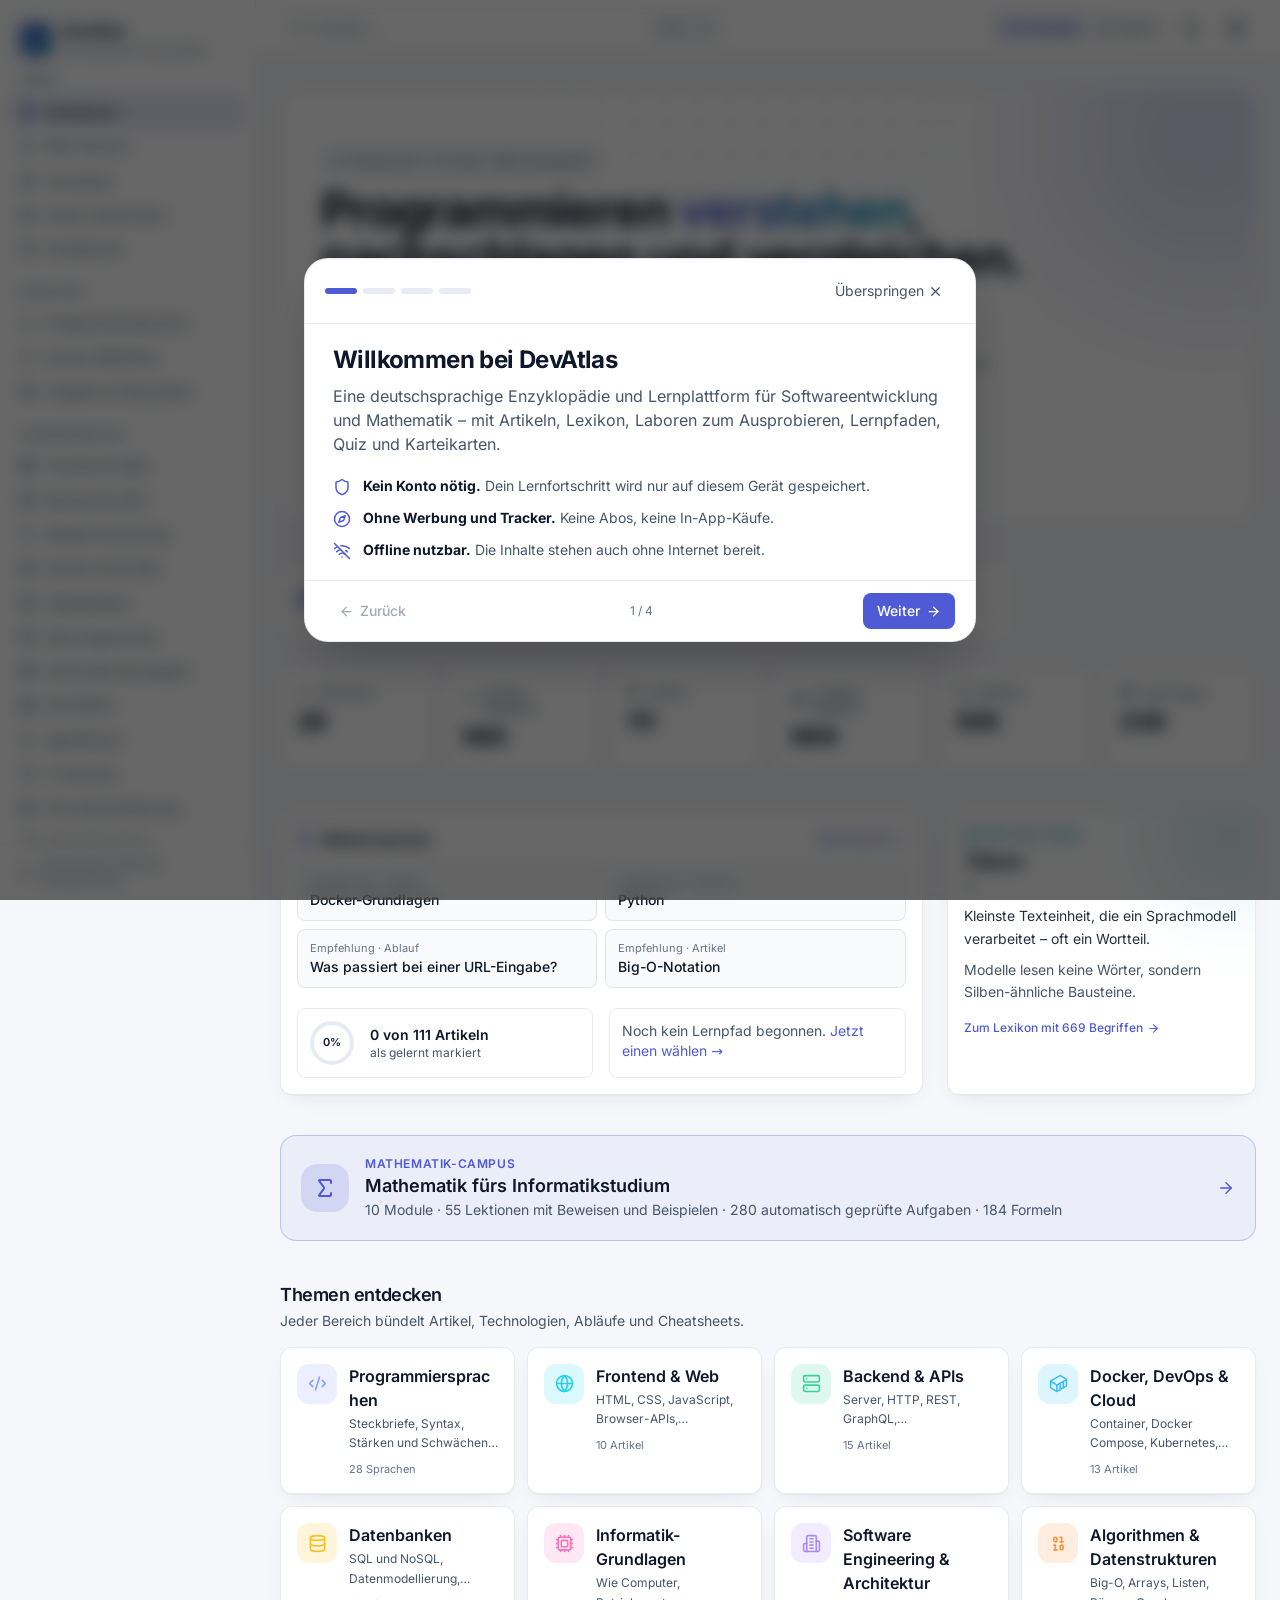
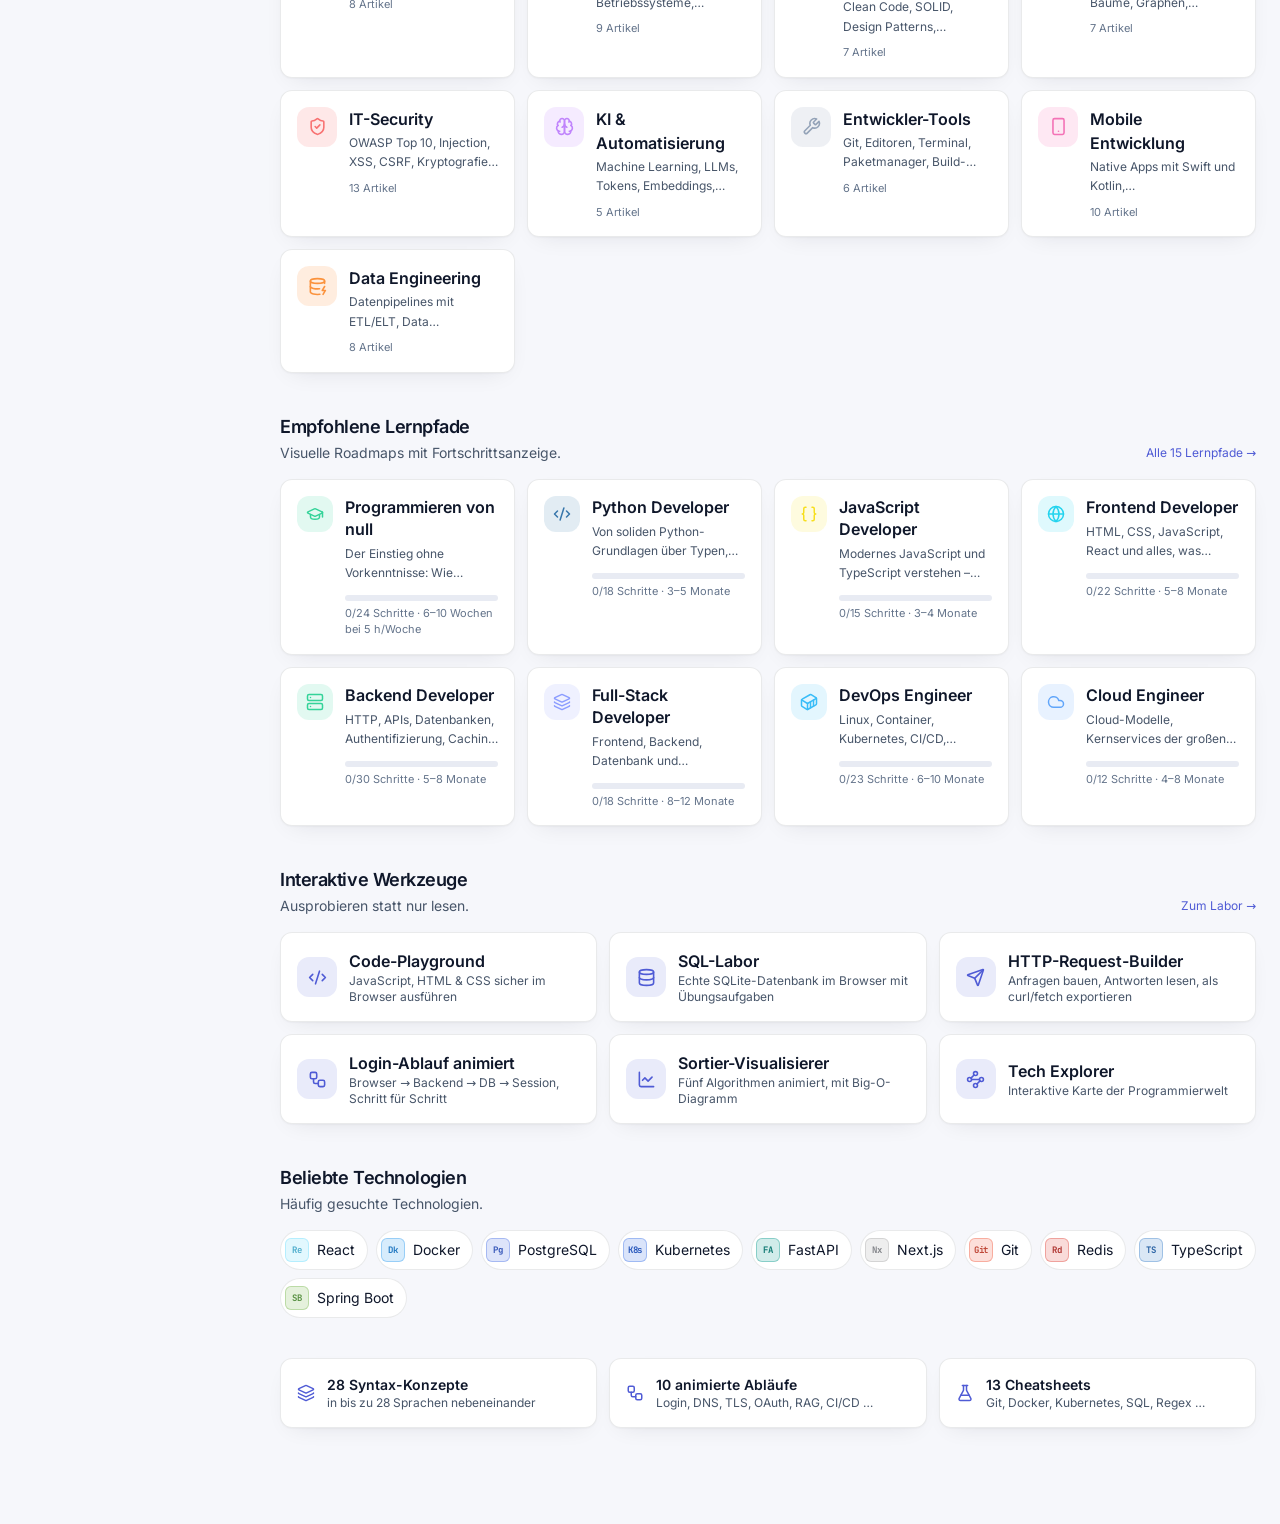
==== commit d062a7b8: "DevAtlas 1.3.0: Security-Einstieg, Rätsel-Labor und Patchnotes" ====
--- a/index.html
+++ b/index.html
@@ -17,11 +17,11 @@
     <link rel="manifest" href="./manifest.webmanifest" />
     <title>DevAtlas – Programmier-Enzyklopädie</title>
     <script src="./theme-init.js"></script>
-    <script type="module" crossorigin src="./assets/index-CSeM4TKT.js"></script>
+    <script type="module" crossorigin src="./assets/index-Doh9aiA9.js"></script>
     <link rel="modulepreload" crossorigin href="./assets/react-BfaOU4vi.js">
     <link rel="modulepreload" crossorigin href="./assets/capacitor-CiGIljSf.js">
     <link rel="modulepreload" crossorigin href="./assets/core-B5XOlJRJ.js">
-    <link rel="stylesheet" crossorigin href="./assets/index-BsfKdJK7.css">
+    <link rel="stylesheet" crossorigin href="./assets/index-BgfaUwWn.css">
   </head>
   <body>
     <div id="root"></div>
--- a/assets/index-BgfaUwWn.css
+++ b/assets/index-BgfaUwWn.css
@@ -0,0 +1 @@
+@font-face{font-family:Inter Variable;font-style:normal;font-display:swap;font-weight:100 900;src:url(./inter-cyrillic-ext-wght-normal-B2xhLi22.woff2) format("woff2-variations");unicode-range:U+0460-052F,U+1C80-1C8A,U+20B4,U+2DE0-2DFF,U+A640-A69F,U+FE2E-FE2F}@font-face{font-family:Inter Variable;font-style:normal;font-display:swap;font-weight:100 900;src:url(./inter-cyrillic-wght-normal-CMZtQduZ.woff2) format("woff2-variations");unicode-range:U+0301,U+0400-045F,U+0490-0491,U+04B0-04B1,U+2116}@font-face{font-family:Inter Variable;font-style:normal;font-display:swap;font-weight:100 900;src:url(./inter-greek-ext-wght-normal-CGAr0uHJ.woff2) format("woff2-variations");unicode-range:U+1F00-1FFF}@font-face{font-family:Inter Variable;font-style:normal;font-display:swap;font-weight:100 900;src:url(./inter-greek-wght-normal-CaVNZxsx.woff2) format("woff2-variations");unicode-range:U+0370-0377,U+037A-037F,U+0384-038A,U+038C,U+038E-03A1,U+03A3-03FF}@font-face{font-family:Inter Variable;font-style:normal;font-display:swap;font-weight:100 900;src:url(./inter-vietnamese-wght-normal-CBcvBZtf.woff2) format("woff2-variations");unicode-range:U+0102-0103,U+0110-0111,U+0128-0129,U+0168-0169,U+01A0-01A1,U+01AF-01B0,U+0300-0301,U+0303-0304,U+0308-0309,U+0323,U+0329,U+1EA0-1EF9,U+20AB}@font-face{font-family:Inter Variable;font-style:normal;font-display:swap;font-weight:100 900;src:url(./inter-latin-ext-wght-normal-CFHvXkgd.woff2) format("woff2-variations");unicode-range:U+0100-02BA,U+02BD-02C5,U+02C7-02CC,U+02CE-02D7,U+02DD-02FF,U+0304,U+0308,U+0329,U+1D00-1DBF,U+1E00-1E9F,U+1EF2-1EFF,U+2020,U+20A0-20AB,U+20AD-20C0,U+2113,U+2C60-2C7F,U+A720-A7FF}@font-face{font-family:Inter Variable;font-style:normal;font-display:swap;font-weight:100 900;src:url(./inter-latin-wght-normal-C2S99t-D.woff2) format("woff2-variations");unicode-range:U+0000-00FF,U+0131,U+0152-0153,U+02BB-02BC,U+02C6,U+02DA,U+02DC,U+0304,U+0308,U+0329,U+2000-206F,U+20AC,U+2122,U+2191,U+2193,U+2212,U+2215,U+FEFF,U+FFFD}@font-face{font-family:JetBrains Mono Variable;font-style:normal;font-display:swap;font-weight:100 800;src:url([data-uri]) format("woff2-variations");unicode-range:U+0460-052F,U+1C80-1C8A,U+20B4,U+2DE0-2DFF,U+A640-A69F,U+FE2E-FE2F}@font-face{font-family:JetBrains Mono Variable;font-style:normal;font-display:swap;font-weight:100 800;src:url(./jetbrains-mono-cyrillic-wght-normal-D73BlboJ.woff2) format("woff2-variations");unicode-range:U+0301,U+0400-045F,U+0490-0491,U+04B0-04B1,U+2116}@font-face{font-family:JetBrains Mono Variable;font-style:normal;font-display:swap;font-weight:100 800;src:url(./jetbrains-mono-greek-wght-normal-Bw9x6K1M.woff2) format("woff2-variations");unicode-range:U+0370-0377,U+037A-037F,U+0384-038A,U+038C,U+038E-03A1,U+03A3-03FF}@font-face{font-family:JetBrains Mono Variable;font-style:normal;font-display:swap;font-weight:100 800;src:url(./jetbrains-mono-vietnamese-wght-normal-Bt-aOZkq.woff2) format("woff2-variations");unicode-range:U+0102-0103,U+0110-0111,U+0128-0129,U+0168-0169,U+01A0-01A1,U+01AF-01B0,U+0300-0301,U+0303-0304,U+0308-0309,U+0323,U+0329,U+1EA0-1EF9,U+20AB}@font-face{font-family:JetBrains Mono Variable;font-style:normal;font-display:swap;font-weight:100 800;src:url(./jetbrains-mono-latin-ext-wght-normal-DBQx-q_a.woff2) format("woff2-variations");unicode-range:U+0100-02BA,U+02BD-02C5,U+02C7-02CC,U+02CE-02D7,U+02DD-02FF,U+0304,U+0308,U+0329,U+1D00-1DBF,U+1E00-1E9F,U+1EF2-1EFF,U+2020,U+20A0-20AB,U+20AD-20C0,U+2113,U+2C60-2C7F,U+A720-A7FF}@font-face{font-family:JetBrains Mono Variable;font-style:normal;font-display:swap;font-weight:100 800;src:url(./jetbrains-mono-latin-wght-normal-B9CIFXIH.woff2) format("woff2-variations");unicode-range:U+0000-00FF,U+0131,U+0152-0153,U+02BB-02BC,U+02C6,U+02DA,U+02DC,U+0304,U+0308,U+0329,U+2000-206F,U+20AC,U+2122,U+2191,U+2193,U+2212,U+2215,U+FEFF,U+FFFD}/*! tailwindcss v4.1.8 | MIT License | https://tailwindcss.com */@layer properties{@supports (((-webkit-hyphens:none)) and (not (margin-trim:inline))) or ((-moz-orient:inline) and (not (color:rgb(from red r g b)))){*,:before,:after,::backdrop{--tw-border-spacing-x:0;--tw-border-spacing-y:0;--tw-translate-x:0;--tw-translate-y:0;--tw-translate-z:0;--tw-rotate-x:initial;--tw-rotate-y:initial;--tw-rotate-z:initial;--tw-skew-x:initial;--tw-skew-y:initial;--tw-space-y-reverse:0;--tw-divide-y-reverse:0;--tw-border-style:solid;--tw-gradient-position:initial;--tw-gradient-from:#0000;--tw-gradient-via:#0000;--tw-gradient-to:#0000;--tw-gradient-stops:initial;--tw-gradient-via-stops:initial;--tw-gradient-from-position:0%;--tw-gradient-via-position:50%;--tw-gradient-to-position:100%;--tw-leading:initial;--tw-font-weight:initial;--tw-tracking:initial;--tw-shadow:0 0 #0000;--tw-shadow-color:initial;--tw-shadow-alpha:100%;--tw-inset-shadow:0 0 #0000;--tw-inset-shadow-color:initial;--tw-inset-shadow-alpha:100%;--tw-ring-color:initial;--tw-ring-shadow:0 0 #0000;--tw-inset-ring-color:initial;--tw-inset-ring-shadow:0 0 #0000;--tw-ring-inset:initial;--tw-ring-offset-width:0px;--tw-ring-offset-color:#fff;--tw-ring-offset-shadow:0 0 #0000;--tw-outline-style:solid;--tw-blur:initial;--tw-brightness:initial;--tw-contrast:initial;--tw-grayscale:initial;--tw-hue-rotate:initial;--tw-invert:initial;--tw-opacity:initial;--tw-saturate:initial;--tw-sepia:initial;--tw-drop-shadow:initial;--tw-drop-shadow-color:initial;--tw-drop-shadow-alpha:100%;--tw-drop-shadow-size:initial;--tw-backdrop-blur:initial;--tw-backdrop-brightness:initial;--tw-backdrop-contrast:initial;--tw-backdrop-grayscale:initial;--tw-backdrop-hue-rotate:initial;--tw-backdrop-invert:initial;--tw-backdrop-opacity:initial;--tw-backdrop-saturate:initial;--tw-backdrop-sepia:initial;--tw-duration:initial}}}@layer theme{:root,:host{--font-sans:"Inter Variable",ui-sans-serif,system-ui,-apple-system,"Segoe UI",sans-serif;--font-mono:"JetBrains Mono Variable",ui-monospace,"Cascadia Code",Consolas,monospace;--color-indigo-500:oklch(58.5% .233 277.117);--color-indigo-600:oklch(51.1% .262 276.966);--color-slate-200:oklch(92.9% .013 255.508);--color-slate-300:oklch(86.9% .022 252.894);--color-slate-600:oklch(44.6% .043 257.281);--color-slate-700:oklch(37.2% .044 257.287);--color-black:#000;--color-white:#fff;--spacing:.25rem;--container-xs:20rem;--container-sm:24rem;--container-md:28rem;--container-lg:32rem;--container-xl:36rem;--container-2xl:42rem;--container-3xl:48rem;--container-4xl:56rem;--text-xs:.75rem;--text-xs--line-height:calc(1/.75);--text-sm:.875rem;--text-sm--line-height:calc(1.25/.875);--text-base:1rem;--text-base--line-height: 1.5 ;--text-lg:1.125rem;--text-lg--line-height:calc(1.75/1.125);--text-xl:1.25rem;--text-xl--line-height:calc(1.75/1.25);--text-2xl:1.5rem;--text-2xl--line-height:calc(2/1.5);--text-3xl:1.875rem;--text-3xl--line-height: 1.2 ;--text-4xl:2.25rem;--text-4xl--line-height:calc(2.5/2.25);--text-5xl:3rem;--text-5xl--line-height:1;--text-6xl:3.75rem;--text-6xl--line-height:1;--font-weight-normal:400;--font-weight-medium:500;--font-weight-semibold:600;--font-weight-bold:700;--tracking-tight:-.025em;--tracking-normal:0em;--tracking-wide:.025em;--tracking-wider:.05em;--leading-tight:1.25;--leading-snug:1.375;--leading-relaxed:1.625;--radius-sm:.25rem;--radius-md:.375rem;--radius-lg:.5rem;--radius-xl:.75rem;--radius-2xl:1rem;--radius-3xl:1.5rem;--animate-spin:spin 1s linear infinite;--animate-pulse:pulse 2s cubic-bezier(.4,0,.6,1)infinite;--blur-sm:8px;--blur-2xl:40px;--blur-3xl:64px;--default-transition-duration:.15s;--default-transition-timing-function:cubic-bezier(.4,0,.2,1);--default-font-family:"Inter Variable",ui-sans-serif,system-ui,-apple-system,"Segoe UI",sans-serif;--default-mono-font-family:"JetBrains Mono Variable",ui-monospace,"Cascadia Code",Consolas,monospace}}@layer base{*,:after,:before,::backdrop{box-sizing:border-box;border:0 solid;margin:0;padding:0}::file-selector-button{box-sizing:border-box;border:0 solid;margin:0;padding:0}html,:host{-webkit-text-size-adjust:100%;-moz-tab-size:4;tab-size:4;line-height:1.5;font-family:var(--default-font-family,ui-sans-serif,system-ui,sans-serif,"Apple Color Emoji","Segoe UI Emoji","Segoe UI Symbol","Noto Color Emoji");font-feature-settings:var(--default-font-feature-settings,normal);font-variation-settings:var(--default-font-variation-settings,normal);-webkit-tap-highlight-color:transparent}hr{height:0;color:inherit;border-top-width:1px}abbr:where([title]){-webkit-text-decoration:underline dotted;text-decoration:underline dotted}h1,h2,h3,h4,h5,h6{font-size:inherit;font-weight:inherit}a{color:inherit;-webkit-text-decoration:inherit;text-decoration:inherit}b,strong{font-weight:bolder}code,kbd,samp,pre{font-family:var(--default-mono-font-family,ui-monospace,SFMono-Regular,Menlo,Monaco,Consolas,"Liberation Mono","Courier New",monospace);font-feature-settings:var(--default-mono-font-feature-settings,normal);font-variation-settings:var(--default-mono-font-variation-settings,normal);font-size:1em}small{font-size:80%}sub,sup{vertical-align:baseline;font-size:75%;line-height:0;position:relative}sub{bottom:-.25em}sup{top:-.5em}table{text-indent:0;border-color:inherit;border-collapse:collapse}:-moz-focusring{outline:auto}progress{vertical-align:baseline}summary{display:list-item}ol,ul,menu{list-style:none}img,svg,video,canvas,audio,iframe,embed,object{vertical-align:middle;display:block}img,video{max-width:100%;height:auto}button,input,select,optgroup,textarea{font:inherit;font-feature-settings:inherit;font-variation-settings:inherit;letter-spacing:inherit;color:inherit;opacity:1;background-color:#0000;border-radius:0}::file-selector-button{font:inherit;font-feature-settings:inherit;font-variation-settings:inherit;letter-spacing:inherit;color:inherit;opacity:1;background-color:#0000;border-radius:0}:where(select:is([multiple],[size])) optgroup{font-weight:bolder}:where(select:is([multiple],[size])) optgroup option{padding-inline-start:20px}::file-selector-button{margin-inline-end:4px}::placeholder{opacity:1}@supports (not ((-webkit-appearance:-apple-pay-button))) or (contain-intrinsic-size:1px){::placeholder{color:currentColor}@supports (color:color-mix(in lab,red,red)){::placeholder{color:color-mix(in oklab,currentcolor 50%,transparent)}}}textarea{resize:vertical}::-webkit-search-decoration{-webkit-appearance:none}::-webkit-date-and-time-value{min-height:1lh;text-align:inherit}::-webkit-datetime-edit{display:inline-flex}::-webkit-datetime-edit-fields-wrapper{padding:0}::-webkit-datetime-edit{padding-block:0}::-webkit-datetime-edit-year-field{padding-block:0}::-webkit-datetime-edit-month-field{padding-block:0}::-webkit-datetime-edit-day-field{padding-block:0}::-webkit-datetime-edit-hour-field{padding-block:0}::-webkit-datetime-edit-minute-field{padding-block:0}::-webkit-datetime-edit-second-field{padding-block:0}::-webkit-datetime-edit-millisecond-field{padding-block:0}::-webkit-datetime-edit-meridiem-field{padding-block:0}:-moz-ui-invalid{box-shadow:none}button,input:where([type=button],[type=reset],[type=submit]){-webkit-appearance:button;-moz-appearance:button;appearance:button}::file-selector-button{-webkit-appearance:button;-moz-appearance:button;appearance:button}::-webkit-inner-spin-button{height:auto}::-webkit-outer-spin-button{height:auto}[hidden]:where(:not([hidden=until-found])){display:none!important}}@layer components;@layer utilities{.\@container{container-type:inline-size}.pointer-events-none{pointer-events:none}.visible{visibility:visible}.sr-only{clip:rect(0,0,0,0);white-space:nowrap;border-width:0;width:1px;height:1px;margin:-1px;padding:0;position:absolute;overflow:hidden}.absolute{position:absolute}.fixed{position:fixed}.relative{position:relative}.static{position:static}.sticky{position:sticky}.inset-0{inset:calc(var(--spacing)*0)}.inset-x-0{inset-inline:calc(var(--spacing)*0)}.inset-y-0{inset-block:calc(var(--spacing)*0)}.-top-0\.5{top:calc(var(--spacing)*-.5)}.-top-10{top:calc(var(--spacing)*-10)}.-top-24{top:calc(var(--spacing)*-24)}.top-0{top:calc(var(--spacing)*0)}.top-1{top:calc(var(--spacing)*1)}.top-1\/2{top:50%}.top-2{top:calc(var(--spacing)*2)}.top-3{top:calc(var(--spacing)*3)}.top-4{top:calc(var(--spacing)*4)}.top-6{top:calc(var(--spacing)*6)}.top-14{top:calc(var(--spacing)*14)}.top-16{top:calc(var(--spacing)*16)}.top-24{top:calc(var(--spacing)*24)}.-right-10{right:calc(var(--spacing)*-10)}.-right-24{right:calc(var(--spacing)*-24)}.right-0{right:calc(var(--spacing)*0)}.right-1{right:calc(var(--spacing)*1)}.right-2{right:calc(var(--spacing)*2)}.right-3{right:calc(var(--spacing)*3)}.-bottom-32{bottom:calc(var(--spacing)*-32)}.bottom-0{bottom:calc(var(--spacing)*0)}.bottom-6{bottom:calc(var(--spacing)*6)}.left-0{left:calc(var(--spacing)*0)}.left-1{left:calc(var(--spacing)*1)}.left-1\/3{left:33.3333%}.left-3{left:calc(var(--spacing)*3)}.left-\[19px\]{left:19px}.left-\[30px\]{left:30px}.z-10{z-index:10}.z-20{z-index:20}.z-30{z-index:30}.z-40{z-index:40}.z-50{z-index:50}.z-\[70\]{z-index:70}.z-\[80\]{z-index:80}.z-\[90\]{z-index:90}.z-\[100\]{z-index:100}.col-span-2{grid-column:span 2/span 2}.container{width:100%}@media(min-width:40rem){.container{max-width:40rem}}@media(min-width:48rem){.container{max-width:48rem}}@media(min-width:64rem){.container{max-width:64rem}}@media(min-width:80rem){.container{max-width:80rem}}@media(min-width:96rem){.container{max-width:96rem}}.m-0{margin:calc(var(--spacing)*0)}.-mx-1{margin-inline:calc(var(--spacing)*-1)}.-mx-4{margin-inline:calc(var(--spacing)*-4)}.mx-auto{margin-inline:auto}.my-1{margin-block:calc(var(--spacing)*1)}.my-6{margin-block:calc(var(--spacing)*6)}.mt-0\.5{margin-top:calc(var(--spacing)*.5)}.mt-1{margin-top:calc(var(--spacing)*1)}.mt-1\.5{margin-top:calc(var(--spacing)*1.5)}.mt-2{margin-top:calc(var(--spacing)*2)}.mt-3{margin-top:calc(var(--spacing)*3)}.mt-4{margin-top:calc(var(--spacing)*4)}.mt-5{margin-top:calc(var(--spacing)*5)}.mt-6{margin-top:calc(var(--spacing)*6)}.mt-8{margin-top:calc(var(--spacing)*8)}.mt-10{margin-top:calc(var(--spacing)*10)}.mt-12{margin-top:calc(var(--spacing)*12)}.mr-1{margin-right:calc(var(--spacing)*1)}.mr-2{margin-right:calc(var(--spacing)*2)}.mb-1{margin-bottom:calc(var(--spacing)*1)}.mb-1\.5{margin-bottom:calc(var(--spacing)*1.5)}.mb-2{margin-bottom:calc(var(--spacing)*2)}.mb-3{margin-bottom:calc(var(--spacing)*3)}.mb-4{margin-bottom:calc(var(--spacing)*4)}.mb-5{margin-bottom:calc(var(--spacing)*5)}.mb-6{margin-bottom:calc(var(--spacing)*6)}.mb-8{margin-bottom:calc(var(--spacing)*8)}.mb-10{margin-bottom:calc(var(--spacing)*10)}.-ml-5{margin-left:calc(var(--spacing)*-5)}.-ml-px{margin-left:-1px}.ml-1{margin-left:calc(var(--spacing)*1)}.ml-1\.5{margin-left:calc(var(--spacing)*1.5)}.ml-2{margin-left:calc(var(--spacing)*2)}.ml-14{margin-left:calc(var(--spacing)*14)}.ml-auto{margin-left:auto}.line-clamp-1{-webkit-line-clamp:1;-webkit-box-orient:vertical;display:-webkit-box;overflow:hidden}.line-clamp-2{-webkit-line-clamp:2;-webkit-box-orient:vertical;display:-webkit-box;overflow:hidden}.line-clamp-3{-webkit-line-clamp:3;-webkit-box-orient:vertical;display:-webkit-box;overflow:hidden}.block{display:block}.contents{display:contents}.flex{display:flex}.grid{display:grid}.hidden{display:none}.inline{display:inline}.inline-block{display:inline-block}.inline-flex{display:inline-flex}.table{display:table}.h-0\.5{height:calc(var(--spacing)*.5)}.h-1{height:calc(var(--spacing)*1)}.h-1\.5{height:calc(var(--spacing)*1.5)}.h-2{height:calc(var(--spacing)*2)}.h-2\.5{height:calc(var(--spacing)*2.5)}.h-3{height:calc(var(--spacing)*3)}.h-4{height:calc(var(--spacing)*4)}.h-5{height:calc(var(--spacing)*5)}.h-6{height:calc(var(--spacing)*6)}.h-7{height:calc(var(--spacing)*7)}.h-8{height:calc(var(--spacing)*8)}.h-9{height:calc(var(--spacing)*9)}.h-10{height:calc(var(--spacing)*10)}.h-11{height:calc(var(--spacing)*11)}.h-12{height:calc(var(--spacing)*12)}.h-14{height:calc(var(--spacing)*14)}.h-16{height:calc(var(--spacing)*16)}.h-28{height:calc(var(--spacing)*28)}.h-30{height:calc(var(--spacing)*30)}.h-32{height:calc(var(--spacing)*32)}.h-36{height:calc(var(--spacing)*36)}.h-56{height:calc(var(--spacing)*56)}.h-72{height:calc(var(--spacing)*72)}.h-\[22px\]{height:22px}.h-\[340px\]{height:340px}.h-\[560px\]{height:560px}.h-auto{height:auto}.h-full{height:100%}.h-px{height:1px}.max-h-48{max-height:calc(var(--spacing)*48)}.max-h-64{max-height:calc(var(--spacing)*64)}.max-h-80{max-height:calc(var(--spacing)*80)}.max-h-96{max-height:calc(var(--spacing)*96)}.max-h-\[26rem\]{max-height:26rem}.max-h-\[50vh\]{max-height:50vh}.max-h-\[55vh\]{max-height:55vh}.max-h-\[100dvh\]{max-height:100dvh}.max-h-\[420px\]{max-height:420px}.max-h-\[520px\]{max-height:520px}.min-h-5{min-height:calc(var(--spacing)*5)}.min-h-6{min-height:calc(var(--spacing)*6)}.min-h-7{min-height:calc(var(--spacing)*7)}.min-h-8{min-height:calc(var(--spacing)*8)}.min-h-9{min-height:calc(var(--spacing)*9)}.min-h-10{min-height:calc(var(--spacing)*10)}.min-h-11{min-height:calc(var(--spacing)*11)}.min-h-12{min-height:calc(var(--spacing)*12)}.min-h-16{min-height:calc(var(--spacing)*16)}.min-h-24{min-height:calc(var(--spacing)*24)}.min-h-56{min-height:calc(var(--spacing)*56)}.min-h-64{min-height:calc(var(--spacing)*64)}.min-h-\[200px\]{min-height:200px}.min-h-\[220px\]{min-height:220px}.min-h-\[320px\]{min-height:320px}.min-h-screen{min-height:100vh}.w-0\.5{width:calc(var(--spacing)*.5)}.w-1\.5{width:calc(var(--spacing)*1.5)}.w-2{width:calc(var(--spacing)*2)}.w-2\.5{width:calc(var(--spacing)*2.5)}.w-2\/3{width:66.6667%}.w-3{width:calc(var(--spacing)*3)}.w-3\/5{width:60%}.w-4{width:calc(var(--spacing)*4)}.w-5{width:calc(var(--spacing)*5)}.w-6{width:calc(var(--spacing)*6)}.w-7{width:calc(var(--spacing)*7)}.w-8{width:calc(var(--spacing)*8)}.w-9{width:calc(var(--spacing)*9)}.w-10{width:calc(var(--spacing)*10)}.w-11{width:calc(var(--spacing)*11)}.w-12{width:calc(var(--spacing)*12)}.w-14{width:calc(var(--spacing)*14)}.w-16{width:calc(var(--spacing)*16)}.w-20{width:calc(var(--spacing)*20)}.w-24{width:calc(var(--spacing)*24)}.w-28{width:calc(var(--spacing)*28)}.w-32{width:calc(var(--spacing)*32)}.w-40{width:calc(var(--spacing)*40)}.w-44{width:calc(var(--spacing)*44)}.w-48{width:calc(var(--spacing)*48)}.w-56{width:calc(var(--spacing)*56)}.w-64{width:calc(var(--spacing)*64)}.w-72{width:calc(var(--spacing)*72)}.w-80{width:calc(var(--spacing)*80)}.w-\[22px\]{width:22px}.w-auto{width:auto}.w-fit{width:fit-content}.w-full{width:100%}.max-w-2xl{max-width:var(--container-2xl)}.max-w-3xl{max-width:var(--container-3xl)}.max-w-4xl{max-width:var(--container-4xl)}.max-w-56{max-width:calc(var(--spacing)*56)}.max-w-\[86vw\]{max-width:86vw}.max-w-\[460px\]{max-width:460px}.max-w-\[1400px\]{max-width:1400px}.max-w-full{max-width:100%}.max-w-lg{max-width:var(--container-lg)}.max-w-md{max-width:var(--container-md)}.max-w-sm{max-width:var(--container-sm)}.max-w-xl{max-width:var(--container-xl)}.max-w-xs{max-width:var(--container-xs)}.min-w-0{min-width:calc(var(--spacing)*0)}.min-w-6{min-width:calc(var(--spacing)*6)}.min-w-16{min-width:calc(var(--spacing)*16)}.min-w-\[12rem\]{min-width:12rem}.min-w-\[14rem\]{min-width:14rem}.min-w-\[110px\]{min-width:110px}.min-w-\[180px\]{min-width:180px}.min-w-\[520px\]{min-width:520px}.min-w-\[640px\]{min-width:640px}.min-w-\[720px\]{min-width:720px}.min-w-\[900px\]{min-width:900px}.min-w-full{min-width:100%}.min-w-max{min-width:max-content}.flex-1{flex:1}.flex-\[1\.4\]{flex:1.4}.shrink{flex-shrink:1}.shrink-0{flex-shrink:0}.grow{flex-grow:1}.basis-64{flex-basis:calc(var(--spacing)*64)}.border-separate{border-collapse:separate}.border-spacing-1{--tw-border-spacing-x:calc(var(--spacing)*1);--tw-border-spacing-y:calc(var(--spacing)*1);border-spacing:var(--tw-border-spacing-x)var(--tw-border-spacing-y)}.-translate-x-1\/2{--tw-translate-x: -50% ;translate:var(--tw-translate-x)var(--tw-translate-y)}.-translate-y-1\/2{--tw-translate-y: -50% ;translate:var(--tw-translate-x)var(--tw-translate-y)}.translate-y-full{--tw-translate-y:100%;translate:var(--tw-translate-x)var(--tw-translate-y)}.-rotate-90{rotate:-90deg}.rotate-180{rotate:180deg}.transform{transform:var(--tw-rotate-x,)var(--tw-rotate-y,)var(--tw-rotate-z,)var(--tw-skew-x,)var(--tw-skew-y,)}.animate-pulse{animation:var(--animate-pulse)}.animate-spin{animation:var(--animate-spin)}.cursor-default{cursor:default}.cursor-grab{cursor:grab}.cursor-pointer{cursor:pointer}.touch-none{touch-action:none}.resize{resize:both}.resize-none{resize:none}.resize-y{resize:vertical}.scroll-mt-24{scroll-margin-top:calc(var(--spacing)*24)}.scroll-mt-28{scroll-margin-top:calc(var(--spacing)*28)}.list-disc{list-style-type:disc}.list-none{list-style-type:none}.columns-1{columns:1}.break-inside-avoid{break-inside:avoid}.grid-cols-1{grid-template-columns:repeat(1,minmax(0,1fr))}.grid-cols-2{grid-template-columns:repeat(2,minmax(0,1fr))}.grid-cols-3{grid-template-columns:repeat(3,minmax(0,1fr))}.grid-cols-5{grid-template-columns:repeat(5,minmax(0,1fr))}.grid-cols-6{grid-template-columns:repeat(6,minmax(0,1fr))}.grid-cols-\[auto_minmax\(0\,1fr\)\]{grid-template-columns:auto minmax(0,1fr)}.flex-col{flex-direction:column}.flex-col-reverse{flex-direction:column-reverse}.flex-wrap{flex-wrap:wrap}.items-baseline{align-items:baseline}.items-center{align-items:center}.items-end{align-items:flex-end}.items-start{align-items:flex-start}.items-stretch{align-items:stretch}.justify-between{justify-content:space-between}.justify-center{justify-content:center}.justify-end{justify-content:flex-end}.justify-start{justify-content:flex-start}.gap-0\.5{gap:calc(var(--spacing)*.5)}.gap-1{gap:calc(var(--spacing)*1)}.gap-1\.5{gap:calc(var(--spacing)*1.5)}.gap-2{gap:calc(var(--spacing)*2)}.gap-2\.5{gap:calc(var(--spacing)*2.5)}.gap-3{gap:calc(var(--spacing)*3)}.gap-4{gap:calc(var(--spacing)*4)}.gap-6{gap:calc(var(--spacing)*6)}.gap-10{gap:calc(var(--spacing)*10)}.gap-\[2px\]{gap:2px}.gap-\[3px\]{gap:3px}:where(.space-y-0\.5>:not(:last-child)){--tw-space-y-reverse:0;margin-block-start:calc(calc(var(--spacing)*.5)*var(--tw-space-y-reverse));margin-block-end:calc(calc(var(--spacing)*.5)*calc(1 - var(--tw-space-y-reverse)))}:where(.space-y-1>:not(:last-child)){--tw-space-y-reverse:0;margin-block-start:calc(calc(var(--spacing)*1)*var(--tw-space-y-reverse));margin-block-end:calc(calc(var(--spacing)*1)*calc(1 - var(--tw-space-y-reverse)))}:where(.space-y-1\.5>:not(:last-child)){--tw-space-y-reverse:0;margin-block-start:calc(calc(var(--spacing)*1.5)*var(--tw-space-y-reverse));margin-block-end:calc(calc(var(--spacing)*1.5)*calc(1 - var(--tw-space-y-reverse)))}:where(.space-y-2>:not(:last-child)){--tw-space-y-reverse:0;margin-block-start:calc(calc(var(--spacing)*2)*var(--tw-space-y-reverse));margin-block-end:calc(calc(var(--spacing)*2)*calc(1 - var(--tw-space-y-reverse)))}:where(.space-y-2\.5>:not(:last-child)){--tw-space-y-reverse:0;margin-block-start:calc(calc(var(--spacing)*2.5)*var(--tw-space-y-reverse));margin-block-end:calc(calc(var(--spacing)*2.5)*calc(1 - var(--tw-space-y-reverse)))}:where(.space-y-3>:not(:last-child)){--tw-space-y-reverse:0;margin-block-start:calc(calc(var(--spacing)*3)*var(--tw-space-y-reverse));margin-block-end:calc(calc(var(--spacing)*3)*calc(1 - var(--tw-space-y-reverse)))}:where(.space-y-4>:not(:last-child)){--tw-space-y-reverse:0;margin-block-start:calc(calc(var(--spacing)*4)*var(--tw-space-y-reverse));margin-block-end:calc(calc(var(--spacing)*4)*calc(1 - var(--tw-space-y-reverse)))}:where(.space-y-5>:not(:last-child)){--tw-space-y-reverse:0;margin-block-start:calc(calc(var(--spacing)*5)*var(--tw-space-y-reverse));margin-block-end:calc(calc(var(--spacing)*5)*calc(1 - var(--tw-space-y-reverse)))}:where(.space-y-6>:not(:last-child)){--tw-space-y-reverse:0;margin-block-start:calc(calc(var(--spacing)*6)*var(--tw-space-y-reverse));margin-block-end:calc(calc(var(--spacing)*6)*calc(1 - var(--tw-space-y-reverse)))}:where(.space-y-8>:not(:last-child)){--tw-space-y-reverse:0;margin-block-start:calc(calc(var(--spacing)*8)*var(--tw-space-y-reverse));margin-block-end:calc(calc(var(--spacing)*8)*calc(1 - var(--tw-space-y-reverse)))}:where(.space-y-10>:not(:last-child)){--tw-space-y-reverse:0;margin-block-start:calc(calc(var(--spacing)*10)*var(--tw-space-y-reverse));margin-block-end:calc(calc(var(--spacing)*10)*calc(1 - var(--tw-space-y-reverse)))}.gap-x-3{column-gap:calc(var(--spacing)*3)}.gap-x-4{column-gap:calc(var(--spacing)*4)}.gap-x-6{column-gap:calc(var(--spacing)*6)}.gap-x-8{column-gap:calc(var(--spacing)*8)}.gap-y-1{row-gap:calc(var(--spacing)*1)}.gap-y-2{row-gap:calc(var(--spacing)*2)}.gap-y-3{row-gap:calc(var(--spacing)*3)}:where(.divide-y>:not(:last-child)){--tw-divide-y-reverse:0;border-bottom-style:var(--tw-border-style);border-top-style:var(--tw-border-style);border-top-width:calc(1px*var(--tw-divide-y-reverse));border-bottom-width:calc(1px*calc(1 - var(--tw-divide-y-reverse)))}:where(.divide-line>:not(:last-child)){border-color:var(--border)}.self-center{align-self:center}.truncate{text-overflow:ellipsis;white-space:nowrap;overflow:hidden}.overflow-auto{overflow:auto}.overflow-hidden{overflow:hidden}.overflow-x-auto{overflow-x:auto}.overflow-y-auto{overflow-y:auto}.overscroll-contain{overscroll-behavior:contain}.rounded{border-radius:.25rem}.rounded-2xl{border-radius:var(--radius-2xl)}.rounded-3xl{border-radius:var(--radius-3xl)}.rounded-full{border-radius:3.40282e38px}.rounded-lg{border-radius:var(--radius-lg)}.rounded-md{border-radius:var(--radius-md)}.rounded-none{border-radius:0}.rounded-sm{border-radius:var(--radius-sm)}.rounded-xl{border-radius:var(--radius-xl)}.rounded-t-3xl{border-top-left-radius:var(--radius-3xl);border-top-right-radius:var(--radius-3xl)}.rounded-t-\[4px\]{border-top-left-radius:4px;border-top-right-radius:4px}.rounded-b-xl{border-bottom-right-radius:var(--radius-xl);border-bottom-left-radius:var(--radius-xl)}.border{border-style:var(--tw-border-style);border-width:1px}.border-0{border-style:var(--tw-border-style);border-width:0}.border-2{border-style:var(--tw-border-style);border-width:2px}.border-x-2{border-inline-style:var(--tw-border-style);border-inline-width:2px}.border-y-2{border-block-style:var(--tw-border-style);border-block-width:2px}.border-t{border-top-style:var(--tw-border-style);border-top-width:1px}.border-r{border-right-style:var(--tw-border-style);border-right-width:1px}.border-b{border-bottom-style:var(--tw-border-style);border-bottom-width:1px}.border-b-2{border-bottom-style:var(--tw-border-style);border-bottom-width:2px}.border-l{border-left-style:var(--tw-border-style);border-left-width:1px}.border-l-2{border-left-style:var(--tw-border-style);border-left-width:2px}.border-l-4{border-left-style:var(--tw-border-style);border-left-width:4px}.border-dashed{--tw-border-style:dashed;border-style:dashed}.border-accent{border-color:var(--accent)}.border-accent-2\/30{border-color:var(--accent-2)}@supports (color:color-mix(in lab,red,red)){.border-accent-2\/30{border-color:color-mix(in oklab,var(--accent-2)30%,transparent)}}.border-accent-2\/40{border-color:var(--accent-2)}@supports (color:color-mix(in lab,red,red)){.border-accent-2\/40{border-color:color-mix(in oklab,var(--accent-2)40%,transparent)}}.border-accent-2\/50{border-color:var(--accent-2)}@supports (color:color-mix(in lab,red,red)){.border-accent-2\/50{border-color:color-mix(in oklab,var(--accent-2)50%,transparent)}}.border-accent\/25{border-color:var(--accent)}@supports (color:color-mix(in lab,red,red)){.border-accent\/25{border-color:color-mix(in oklab,var(--accent)25%,transparent)}}.border-accent\/30{border-color:var(--accent)}@supports (color:color-mix(in lab,red,red)){.border-accent\/30{border-color:color-mix(in oklab,var(--accent)30%,transparent)}}.border-accent\/35{border-color:var(--accent)}@supports (color:color-mix(in lab,red,red)){.border-accent\/35{border-color:color-mix(in oklab,var(--accent)35%,transparent)}}.border-accent\/40{border-color:var(--accent)}@supports (color:color-mix(in lab,red,red)){.border-accent\/40{border-color:color-mix(in oklab,var(--accent)40%,transparent)}}.border-accent\/50{border-color:var(--accent)}@supports (color:color-mix(in lab,red,red)){.border-accent\/50{border-color:color-mix(in oklab,var(--accent)50%,transparent)}}.border-accent\/60{border-color:var(--accent)}@supports (color:color-mix(in lab,red,red)){.border-accent\/60{border-color:color-mix(in oklab,var(--accent)60%,transparent)}}.border-danger,.border-danger\/25{border-color:var(--danger)}@supports (color:color-mix(in lab,red,red)){.border-danger\/25{border-color:color-mix(in oklab,var(--danger)25%,transparent)}}.border-danger\/30{border-color:var(--danger)}@supports (color:color-mix(in lab,red,red)){.border-danger\/30{border-color:color-mix(in oklab,var(--danger)30%,transparent)}}.border-danger\/35{border-color:var(--danger)}@supports (color:color-mix(in lab,red,red)){.border-danger\/35{border-color:color-mix(in oklab,var(--danger)35%,transparent)}}.border-danger\/40{border-color:var(--danger)}@supports (color:color-mix(in lab,red,red)){.border-danger\/40{border-color:color-mix(in oklab,var(--danger)40%,transparent)}}.border-danger\/50{border-color:var(--danger)}@supports (color:color-mix(in lab,red,red)){.border-danger\/50{border-color:color-mix(in oklab,var(--danger)50%,transparent)}}.border-fg{border-color:var(--fg)}.border-info\/25{border-color:var(--info)}@supports (color:color-mix(in lab,red,red)){.border-info\/25{border-color:color-mix(in oklab,var(--info)25%,transparent)}}.border-info\/30{border-color:var(--info)}@supports (color:color-mix(in lab,red,red)){.border-info\/30{border-color:color-mix(in oklab,var(--info)30%,transparent)}}.border-info\/35{border-color:var(--info)}@supports (color:color-mix(in lab,red,red)){.border-info\/35{border-color:color-mix(in oklab,var(--info)35%,transparent)}}.border-info\/40{border-color:var(--info)}@supports (color:color-mix(in lab,red,red)){.border-info\/40{border-color:color-mix(in oklab,var(--info)40%,transparent)}}.border-line{border-color:var(--border)}.border-line-strong{border-color:var(--border-strong)}.border-line\/60{border-color:var(--border)}@supports (color:color-mix(in lab,red,red)){.border-line\/60{border-color:color-mix(in oklab,var(--border)60%,transparent)}}.border-slate-200{border-color:var(--color-slate-200)}.border-success,.border-success\/25{border-color:var(--success)}@supports (color:color-mix(in lab,red,red)){.border-success\/25{border-color:color-mix(in oklab,var(--success)25%,transparent)}}.border-success\/30{border-color:var(--success)}@supports (color:color-mix(in lab,red,red)){.border-success\/30{border-color:color-mix(in oklab,var(--success)30%,transparent)}}.border-success\/40{border-color:var(--success)}@supports (color:color-mix(in lab,red,red)){.border-success\/40{border-color:color-mix(in oklab,var(--success)40%,transparent)}}.border-success\/50{border-color:var(--success)}@supports (color:color-mix(in lab,red,red)){.border-success\/50{border-color:color-mix(in oklab,var(--success)50%,transparent)}}.border-transparent{border-color:#0000}.border-warning\/25{border-color:var(--warning)}@supports (color:color-mix(in lab,red,red)){.border-warning\/25{border-color:color-mix(in oklab,var(--warning)25%,transparent)}}.border-warning\/30{border-color:var(--warning)}@supports (color:color-mix(in lab,red,red)){.border-warning\/30{border-color:color-mix(in oklab,var(--warning)30%,transparent)}}.border-warning\/35{border-color:var(--warning)}@supports (color:color-mix(in lab,red,red)){.border-warning\/35{border-color:color-mix(in oklab,var(--warning)35%,transparent)}}.border-warning\/40{border-color:var(--warning)}@supports (color:color-mix(in lab,red,red)){.border-warning\/40{border-color:color-mix(in oklab,var(--warning)40%,transparent)}}.border-warning\/50{border-color:var(--warning)}@supports (color:color-mix(in lab,red,red)){.border-warning\/50{border-color:color-mix(in oklab,var(--warning)50%,transparent)}}.border-warning\/60{border-color:var(--warning)}@supports (color:color-mix(in lab,red,red)){.border-warning\/60{border-color:color-mix(in oklab,var(--warning)60%,transparent)}}.bg-\[var\(--code-bg\)\]{background-color:var(--code-bg)}.bg-accent{background-color:var(--accent)}.bg-accent-2,.bg-accent-2\/10{background-color:var(--accent-2)}@supports (color:color-mix(in lab,red,red)){.bg-accent-2\/10{background-color:color-mix(in oklab,var(--accent-2)10%,transparent)}}.bg-accent-2\/15{background-color:var(--accent-2)}@supports (color:color-mix(in lab,red,red)){.bg-accent-2\/15{background-color:color-mix(in oklab,var(--accent-2)15%,transparent)}}.bg-accent-2\/\[0\.05\]{background-color:var(--accent-2)}@supports (color:color-mix(in lab,red,red)){.bg-accent-2\/\[0\.05\]{background-color:color-mix(in oklab,var(--accent-2)5%,transparent)}}.bg-accent-2\/\[0\.07\]{background-color:var(--accent-2)}@supports (color:color-mix(in lab,red,red)){.bg-accent-2\/\[0\.07\]{background-color:color-mix(in oklab,var(--accent-2)7%,transparent)}}.bg-accent-fg{background-color:var(--accent-fg)}.bg-accent\/10{background-color:var(--accent)}@supports (color:color-mix(in lab,red,red)){.bg-accent\/10{background-color:color-mix(in oklab,var(--accent)10%,transparent)}}.bg-accent\/12{background-color:var(--accent)}@supports (color:color-mix(in lab,red,red)){.bg-accent\/12{background-color:color-mix(in oklab,var(--accent)12%,transparent)}}.bg-accent\/15{background-color:var(--accent)}@supports (color:color-mix(in lab,red,red)){.bg-accent\/15{background-color:color-mix(in oklab,var(--accent)15%,transparent)}}.bg-accent\/20{background-color:var(--accent)}@supports (color:color-mix(in lab,red,red)){.bg-accent\/20{background-color:color-mix(in oklab,var(--accent)20%,transparent)}}.bg-accent\/30{background-color:var(--accent)}@supports (color:color-mix(in lab,red,red)){.bg-accent\/30{background-color:color-mix(in oklab,var(--accent)30%,transparent)}}.bg-accent\/45{background-color:var(--accent)}@supports (color:color-mix(in lab,red,red)){.bg-accent\/45{background-color:color-mix(in oklab,var(--accent)45%,transparent)}}.bg-accent\/60{background-color:var(--accent)}@supports (color:color-mix(in lab,red,red)){.bg-accent\/60{background-color:color-mix(in oklab,var(--accent)60%,transparent)}}.bg-accent\/70{background-color:var(--accent)}@supports (color:color-mix(in lab,red,red)){.bg-accent\/70{background-color:color-mix(in oklab,var(--accent)70%,transparent)}}.bg-accent\/\[0\.04\]{background-color:var(--accent)}@supports (color:color-mix(in lab,red,red)){.bg-accent\/\[0\.04\]{background-color:color-mix(in oklab,var(--accent)4%,transparent)}}.bg-accent\/\[0\.05\]{background-color:var(--accent)}@supports (color:color-mix(in lab,red,red)){.bg-accent\/\[0\.05\]{background-color:color-mix(in oklab,var(--accent)5%,transparent)}}.bg-accent\/\[0\.06\]{background-color:var(--accent)}@supports (color:color-mix(in lab,red,red)){.bg-accent\/\[0\.06\]{background-color:color-mix(in oklab,var(--accent)6%,transparent)}}.bg-accent\/\[0\.07\]{background-color:var(--accent)}@supports (color:color-mix(in lab,red,red)){.bg-accent\/\[0\.07\]{background-color:color-mix(in oklab,var(--accent)7%,transparent)}}.bg-accent\/\[0\.08\]{background-color:var(--accent)}@supports (color:color-mix(in lab,red,red)){.bg-accent\/\[0\.08\]{background-color:color-mix(in oklab,var(--accent)8%,transparent)}}.bg-bg,.bg-bg\/90{background-color:var(--bg)}@supports (color:color-mix(in lab,red,red)){.bg-bg\/90{background-color:color-mix(in oklab,var(--bg)90%,transparent)}}.bg-black\/40{background-color:#0006}@supports (color:color-mix(in lab,red,red)){.bg-black\/40{background-color:color-mix(in oklab,var(--color-black)40%,transparent)}}.bg-black\/50{background-color:#00000080}@supports (color:color-mix(in lab,red,red)){.bg-black\/50{background-color:color-mix(in oklab,var(--color-black)50%,transparent)}}.bg-black\/55{background-color:#0000008c}@supports (color:color-mix(in lab,red,red)){.bg-black\/55{background-color:color-mix(in oklab,var(--color-black)55%,transparent)}}.bg-black\/60{background-color:#0009}@supports (color:color-mix(in lab,red,red)){.bg-black\/60{background-color:color-mix(in oklab,var(--color-black)60%,transparent)}}.bg-code{background-color:var(--code-bg)}.bg-current{background-color:currentColor}.bg-danger,.bg-danger\/10{background-color:var(--danger)}@supports (color:color-mix(in lab,red,red)){.bg-danger\/10{background-color:color-mix(in oklab,var(--danger)10%,transparent)}}.bg-danger\/12{background-color:var(--danger)}@supports (color:color-mix(in lab,red,red)){.bg-danger\/12{background-color:color-mix(in oklab,var(--danger)12%,transparent)}}.bg-danger\/15{background-color:var(--danger)}@supports (color:color-mix(in lab,red,red)){.bg-danger\/15{background-color:color-mix(in oklab,var(--danger)15%,transparent)}}.bg-danger\/20{background-color:var(--danger)}@supports (color:color-mix(in lab,red,red)){.bg-danger\/20{background-color:color-mix(in oklab,var(--danger)20%,transparent)}}.bg-danger\/\[0\.05\]{background-color:var(--danger)}@supports (color:color-mix(in lab,red,red)){.bg-danger\/\[0\.05\]{background-color:color-mix(in oklab,var(--danger)5%,transparent)}}.bg-danger\/\[0\.06\]{background-color:var(--danger)}@supports (color:color-mix(in lab,red,red)){.bg-danger\/\[0\.06\]{background-color:color-mix(in oklab,var(--danger)6%,transparent)}}.bg-danger\/\[0\.07\]{background-color:var(--danger)}@supports (color:color-mix(in lab,red,red)){.bg-danger\/\[0\.07\]{background-color:color-mix(in oklab,var(--danger)7%,transparent)}}.bg-elev,.bg-elev\/95{background-color:var(--bg-elev)}@supports (color:color-mix(in lab,red,red)){.bg-elev\/95{background-color:color-mix(in oklab,var(--bg-elev)95%,transparent)}}.bg-fg\/70{background-color:var(--fg)}@supports (color:color-mix(in lab,red,red)){.bg-fg\/70{background-color:color-mix(in oklab,var(--fg)70%,transparent)}}.bg-indigo-600{background-color:var(--color-indigo-600)}.bg-info\/10{background-color:var(--info)}@supports (color:color-mix(in lab,red,red)){.bg-info\/10{background-color:color-mix(in oklab,var(--info)10%,transparent)}}.bg-info\/12{background-color:var(--info)}@supports (color:color-mix(in lab,red,red)){.bg-info\/12{background-color:color-mix(in oklab,var(--info)12%,transparent)}}.bg-info\/\[0\.06\]{background-color:var(--info)}@supports (color:color-mix(in lab,red,red)){.bg-info\/\[0\.06\]{background-color:color-mix(in oklab,var(--info)6%,transparent)}}.bg-info\/\[0\.07\]{background-color:var(--info)}@supports (color:color-mix(in lab,red,red)){.bg-info\/\[0\.07\]{background-color:color-mix(in oklab,var(--info)7%,transparent)}}.bg-line{background-color:var(--border)}.bg-line-strong{background-color:var(--border-strong)}.bg-success,.bg-success\/5{background-color:var(--success)}@supports (color:color-mix(in lab,red,red)){.bg-success\/5{background-color:color-mix(in oklab,var(--success)5%,transparent)}}.bg-success\/10{background-color:var(--success)}@supports (color:color-mix(in lab,red,red)){.bg-success\/10{background-color:color-mix(in oklab,var(--success)10%,transparent)}}.bg-success\/12{background-color:var(--success)}@supports (color:color-mix(in lab,red,red)){.bg-success\/12{background-color:color-mix(in oklab,var(--success)12%,transparent)}}.bg-success\/15{background-color:var(--success)}@supports (color:color-mix(in lab,red,red)){.bg-success\/15{background-color:color-mix(in oklab,var(--success)15%,transparent)}}.bg-success\/20{background-color:var(--success)}@supports (color:color-mix(in lab,red,red)){.bg-success\/20{background-color:color-mix(in oklab,var(--success)20%,transparent)}}.bg-success\/70{background-color:var(--success)}@supports (color:color-mix(in lab,red,red)){.bg-success\/70{background-color:color-mix(in oklab,var(--success)70%,transparent)}}.bg-success\/\[0\.05\]{background-color:var(--success)}@supports (color:color-mix(in lab,red,red)){.bg-success\/\[0\.05\]{background-color:color-mix(in oklab,var(--success)5%,transparent)}}.bg-success\/\[0\.07\]{background-color:var(--success)}@supports (color:color-mix(in lab,red,red)){.bg-success\/\[0\.07\]{background-color:color-mix(in oklab,var(--success)7%,transparent)}}.bg-surface{background-color:var(--surface)}.bg-surface-2,.bg-surface-2\/30{background-color:var(--surface-2)}@supports (color:color-mix(in lab,red,red)){.bg-surface-2\/30{background-color:color-mix(in oklab,var(--surface-2)30%,transparent)}}.bg-surface-2\/40{background-color:var(--surface-2)}@supports (color:color-mix(in lab,red,red)){.bg-surface-2\/40{background-color:color-mix(in oklab,var(--surface-2)40%,transparent)}}.bg-surface-2\/50{background-color:var(--surface-2)}@supports (color:color-mix(in lab,red,red)){.bg-surface-2\/50{background-color:color-mix(in oklab,var(--surface-2)50%,transparent)}}.bg-surface-2\/60{background-color:var(--surface-2)}@supports (color:color-mix(in lab,red,red)){.bg-surface-2\/60{background-color:color-mix(in oklab,var(--surface-2)60%,transparent)}}.bg-surface-2\/70{background-color:var(--surface-2)}@supports (color:color-mix(in lab,red,red)){.bg-surface-2\/70{background-color:color-mix(in oklab,var(--surface-2)70%,transparent)}}.bg-surface-3{background-color:var(--surface-3)}.bg-surface\/70{background-color:var(--surface)}@supports (color:color-mix(in lab,red,red)){.bg-surface\/70{background-color:color-mix(in oklab,var(--surface)70%,transparent)}}.bg-transparent{background-color:#0000}.bg-warning,.bg-warning\/5{background-color:var(--warning)}@supports (color:color-mix(in lab,red,red)){.bg-warning\/5{background-color:color-mix(in oklab,var(--warning)5%,transparent)}}.bg-warning\/10{background-color:var(--warning)}@supports (color:color-mix(in lab,red,red)){.bg-warning\/10{background-color:color-mix(in oklab,var(--warning)10%,transparent)}}.bg-warning\/12{background-color:var(--warning)}@supports (color:color-mix(in lab,red,red)){.bg-warning\/12{background-color:color-mix(in oklab,var(--warning)12%,transparent)}}.bg-warning\/15{background-color:var(--warning)}@supports (color:color-mix(in lab,red,red)){.bg-warning\/15{background-color:color-mix(in oklab,var(--warning)15%,transparent)}}.bg-warning\/20{background-color:var(--warning)}@supports (color:color-mix(in lab,red,red)){.bg-warning\/20{background-color:color-mix(in oklab,var(--warning)20%,transparent)}}.bg-warning\/60{background-color:var(--warning)}@supports (color:color-mix(in lab,red,red)){.bg-warning\/60{background-color:color-mix(in oklab,var(--warning)60%,transparent)}}.bg-warning\/\[0\.05\]{background-color:var(--warning)}@supports (color:color-mix(in lab,red,red)){.bg-warning\/\[0\.05\]{background-color:color-mix(in oklab,var(--warning)5%,transparent)}}.bg-warning\/\[0\.06\]{background-color:var(--warning)}@supports (color:color-mix(in lab,red,red)){.bg-warning\/\[0\.06\]{background-color:color-mix(in oklab,var(--warning)6%,transparent)}}.bg-warning\/\[0\.07\]{background-color:var(--warning)}@supports (color:color-mix(in lab,red,red)){.bg-warning\/\[0\.07\]{background-color:color-mix(in oklab,var(--warning)7%,transparent)}}.bg-white{background-color:var(--color-white)}.bg-gradient-to-br{--tw-gradient-position:to bottom right in oklab;background-image:linear-gradient(var(--tw-gradient-stops))}.bg-gradient-to-r{--tw-gradient-position:to right in oklab;background-image:linear-gradient(var(--tw-gradient-stops))}.from-accent{--tw-gradient-from:var(--accent);--tw-gradient-stops:var(--tw-gradient-via-stops,var(--tw-gradient-position),var(--tw-gradient-from)var(--tw-gradient-from-position),var(--tw-gradient-to)var(--tw-gradient-to-position))}.to-accent-2{--tw-gradient-to:var(--accent-2);--tw-gradient-stops:var(--tw-gradient-via-stops,var(--tw-gradient-position),var(--tw-gradient-from)var(--tw-gradient-from-position),var(--tw-gradient-to)var(--tw-gradient-to-position))}.p-0{padding:calc(var(--spacing)*0)}.p-0\.5{padding:calc(var(--spacing)*.5)}.p-1{padding:calc(var(--spacing)*1)}.p-1\.5{padding:calc(var(--spacing)*1.5)}.p-2{padding:calc(var(--spacing)*2)}.p-2\.5{padding:calc(var(--spacing)*2.5)}.p-3{padding:calc(var(--spacing)*3)}.p-3\.5{padding:calc(var(--spacing)*3.5)}.p-4{padding:calc(var(--spacing)*4)}.p-5{padding:calc(var(--spacing)*5)}.p-6{padding:calc(var(--spacing)*6)}.p-8{padding:calc(var(--spacing)*8)}.p-42{padding:calc(var(--spacing)*42)}.px-0\.5{padding-inline:calc(var(--spacing)*.5)}.px-1{padding-inline:calc(var(--spacing)*1)}.px-1\.5{padding-inline:calc(var(--spacing)*1.5)}.px-2{padding-inline:calc(var(--spacing)*2)}.px-2\.5{padding-inline:calc(var(--spacing)*2.5)}.px-3{padding-inline:calc(var(--spacing)*3)}.px-3\.5{padding-inline:calc(var(--spacing)*3.5)}.px-4{padding-inline:calc(var(--spacing)*4)}.px-5{padding-inline:calc(var(--spacing)*5)}.px-6{padding-inline:calc(var(--spacing)*6)}.py-0\.5{padding-block:calc(var(--spacing)*.5)}.py-1{padding-block:calc(var(--spacing)*1)}.py-1\.5{padding-block:calc(var(--spacing)*1.5)}.py-2{padding-block:calc(var(--spacing)*2)}.py-2\.5{padding-block:calc(var(--spacing)*2.5)}.py-3{padding-block:calc(var(--spacing)*3)}.py-4{padding-block:calc(var(--spacing)*4)}.py-5{padding-block:calc(var(--spacing)*5)}.py-6{padding-block:calc(var(--spacing)*6)}.py-10{padding-block:calc(var(--spacing)*10)}.py-16{padding-block:calc(var(--spacing)*16)}.py-20{padding-block:calc(var(--spacing)*20)}.py-24{padding-block:calc(var(--spacing)*24)}.pt-0\.5{padding-top:calc(var(--spacing)*.5)}.pt-1{padding-top:calc(var(--spacing)*1)}.pt-1\.5{padding-top:calc(var(--spacing)*1.5)}.pt-2{padding-top:calc(var(--spacing)*2)}.pt-3{padding-top:calc(var(--spacing)*3)}.pt-4{padding-top:calc(var(--spacing)*4)}.pt-5{padding-top:calc(var(--spacing)*5)}.pt-6{padding-top:calc(var(--spacing)*6)}.pt-10{padding-top:calc(var(--spacing)*10)}.pt-\[var\(--sat\)\]{padding-top:var(--sat)}.pr-1{padding-right:calc(var(--spacing)*1)}.pr-2{padding-right:calc(var(--spacing)*2)}.pr-2\.5{padding-right:calc(var(--spacing)*2.5)}.pr-3{padding-right:calc(var(--spacing)*3)}.pr-11{padding-right:calc(var(--spacing)*11)}.pb-1{padding-bottom:calc(var(--spacing)*1)}.pb-1\.5{padding-bottom:calc(var(--spacing)*1.5)}.pb-4{padding-bottom:calc(var(--spacing)*4)}.pb-6{padding-bottom:calc(var(--spacing)*6)}.pb-\[var\(--sab\)\]{padding-bottom:var(--sab)}.pl-1{padding-left:calc(var(--spacing)*1)}.pl-2{padding-left:calc(var(--spacing)*2)}.pl-3{padding-left:calc(var(--spacing)*3)}.pl-4{padding-left:calc(var(--spacing)*4)}.pl-5{padding-left:calc(var(--spacing)*5)}.pl-6{padding-left:calc(var(--spacing)*6)}.pl-8{padding-left:calc(var(--spacing)*8)}.pl-9{padding-left:calc(var(--spacing)*9)}.pl-10{padding-left:calc(var(--spacing)*10)}.pl-14{padding-left:calc(var(--spacing)*14)}.text-center{text-align:center}.text-left{text-align:left}.text-right{text-align:right}.align-top{vertical-align:top}.font-mono{font-family:JetBrains Mono Variable,ui-monospace,Cascadia Code,Consolas,monospace}.font-sans{font-family:Inter Variable,ui-sans-serif,system-ui,-apple-system,Segoe UI,sans-serif}.text-2xl{font-size:var(--text-2xl);line-height:var(--tw-leading,var(--text-2xl--line-height))}.text-3xl{font-size:var(--text-3xl);line-height:var(--tw-leading,var(--text-3xl--line-height))}.text-4xl{font-size:var(--text-4xl);line-height:var(--tw-leading,var(--text-4xl--line-height))}.text-6xl{font-size:var(--text-6xl);line-height:var(--tw-leading,var(--text-6xl--line-height))}.text-base{font-size:var(--text-base);line-height:var(--tw-leading,var(--text-base--line-height))}.text-lg{font-size:var(--text-lg);line-height:var(--tw-leading,var(--text-lg--line-height))}.text-sm{font-size:var(--text-sm);line-height:var(--tw-leading,var(--text-sm--line-height))}.text-xl{font-size:var(--text-xl);line-height:var(--tw-leading,var(--text-xl--line-height))}.text-xs{font-size:var(--text-xs);line-height:var(--tw-leading,var(--text-xs--line-height))}.text-\[0\.83rem\]{font-size:.83rem}.text-\[0\.93rem\]{font-size:.93rem}.text-\[0\.95rem\]{font-size:.95rem}.text-\[9px\]{font-size:9px}.text-\[10\.5px\]{font-size:10.5px}.text-\[10px\]{font-size:10px}.text-\[11\.5px\]{font-size:11.5px}.text-\[11px\]{font-size:11px}.text-\[12\.5px\]{font-size:12.5px}.text-\[12px\]{font-size:12px}.text-\[13\.5px\]{font-size:13.5px}.text-\[13px\]{font-size:13px}.text-\[15px\]{font-size:15px}.text-\[16px\]{font-size:16px}.leading-6{--tw-leading:calc(var(--spacing)*6);line-height:calc(var(--spacing)*6)}.leading-\[1\.65\]{--tw-leading:1.65;line-height:1.65}.leading-none{--tw-leading:1;line-height:1}.leading-relaxed{--tw-leading:var(--leading-relaxed);line-height:var(--leading-relaxed)}.leading-snug{--tw-leading:var(--leading-snug);line-height:var(--leading-snug)}.leading-tight{--tw-leading:var(--leading-tight);line-height:var(--leading-tight)}.font-bold{--tw-font-weight:var(--font-weight-bold);font-weight:var(--font-weight-bold)}.font-medium{--tw-font-weight:var(--font-weight-medium);font-weight:var(--font-weight-medium)}.font-normal{--tw-font-weight:var(--font-weight-normal);font-weight:var(--font-weight-normal)}.font-semibold{--tw-font-weight:var(--font-weight-semibold);font-weight:var(--font-weight-semibold)}.tracking-normal{--tw-tracking:var(--tracking-normal);letter-spacing:var(--tracking-normal)}.tracking-tight{--tw-tracking:var(--tracking-tight);letter-spacing:var(--tracking-tight)}.tracking-wide{--tw-tracking:var(--tracking-wide);letter-spacing:var(--tracking-wide)}.tracking-wider{--tw-tracking:var(--tracking-wider);letter-spacing:var(--tracking-wider)}.text-wrap{text-wrap:wrap}.\[overflow-wrap\:anywhere\]{overflow-wrap:anywhere}.break-words{overflow-wrap:break-word}.break-all{word-break:break-all}.whitespace-nowrap{white-space:nowrap}.whitespace-pre{white-space:pre}.whitespace-pre-line{white-space:pre-line}.whitespace-pre-wrap{white-space:pre-wrap}.text-\[var\(--code-fg\)\]{color:var(--code-fg)}.text-accent{color:var(--accent)}.text-accent-2{color:var(--accent-2)}.text-accent-fg{color:var(--accent-fg)}.text-black{color:var(--color-black)}.text-danger{color:var(--danger)}.text-fg,.text-fg\/85{color:var(--fg)}@supports (color:color-mix(in lab,red,red)){.text-fg\/85{color:color-mix(in oklab,var(--fg)85%,transparent)}}.text-fg\/90{color:var(--fg)}@supports (color:color-mix(in lab,red,red)){.text-fg\/90{color:color-mix(in oklab,var(--fg)90%,transparent)}}.text-info{color:var(--info)}.text-muted{color:var(--fg-muted)}.text-slate-600{color:var(--color-slate-600)}.text-subtle,.text-subtle\/40{color:var(--fg-subtle)}@supports (color:color-mix(in lab,red,red)){.text-subtle\/40{color:color-mix(in oklab,var(--fg-subtle)40%,transparent)}}.text-subtle\/50{color:var(--fg-subtle)}@supports (color:color-mix(in lab,red,red)){.text-subtle\/50{color:color-mix(in oklab,var(--fg-subtle)50%,transparent)}}.text-subtle\/70{color:var(--fg-subtle)}@supports (color:color-mix(in lab,red,red)){.text-subtle\/70{color:color-mix(in oklab,var(--fg-subtle)70%,transparent)}}.text-success{color:var(--success)}.text-transparent{color:#0000}.text-warning{color:var(--warning)}.text-white{color:var(--color-white)}.normal-case{text-transform:none}.uppercase{text-transform:uppercase}.italic{font-style:italic}.line-through{text-decoration-line:line-through}.underline{text-decoration-line:underline}.decoration-subtle{-webkit-text-decoration-color:var(--fg-subtle);text-decoration-color:var(--fg-subtle)}.accent-\[var\(--accent\)\]{accent-color:var(--accent)}.opacity-0{opacity:0}.opacity-25{opacity:.25}.opacity-35{opacity:.35}.opacity-40{opacity:.4}.opacity-60{opacity:.6}.opacity-70{opacity:.7}.opacity-80{opacity:.8}.opacity-90{opacity:.9}.shadow{--tw-shadow:0 1px 3px 0 var(--tw-shadow-color,#0000001a),0 1px 2px -1px var(--tw-shadow-color,#0000001a);box-shadow:var(--tw-inset-shadow),var(--tw-inset-ring-shadow),var(--tw-ring-offset-shadow),var(--tw-ring-shadow),var(--tw-shadow)}.shadow-2xl{--tw-shadow:0 25px 50px -12px var(--tw-shadow-color,#00000040);box-shadow:var(--tw-inset-shadow),var(--tw-inset-ring-shadow),var(--tw-ring-offset-shadow),var(--tw-ring-shadow),var(--tw-shadow)}.shadow-\[0_0_0_3px_color-mix\(in_oklab\,var\(--accent\)_18\%\,transparent\)\]{--tw-shadow:0 0 0 3px var(--tw-shadow-color,var(--accent))}@supports (color:color-mix(in lab,red,red)){.shadow-\[0_0_0_3px_color-mix\(in_oklab\,var\(--accent\)_18\%\,transparent\)\]{--tw-shadow:0 0 0 3px var(--tw-shadow-color,color-mix(in oklab,var(--accent)18%,transparent))}}.shadow-\[0_0_0_3px_color-mix\(in_oklab\,var\(--accent\)_18\%\,transparent\)\]{box-shadow:var(--tw-inset-shadow),var(--tw-inset-ring-shadow),var(--tw-ring-offset-shadow),var(--tw-ring-shadow),var(--tw-shadow)}.shadow-\[var\(--shadow\)\]{--tw-shadow:var(--shadow);box-shadow:var(--tw-inset-shadow),var(--tw-inset-ring-shadow),var(--tw-ring-offset-shadow),var(--tw-ring-shadow),var(--tw-shadow)}.shadow-lg{--tw-shadow:0 10px 15px -3px var(--tw-shadow-color,#0000001a),0 4px 6px -4px var(--tw-shadow-color,#0000001a);box-shadow:var(--tw-inset-shadow),var(--tw-inset-ring-shadow),var(--tw-ring-offset-shadow),var(--tw-ring-shadow),var(--tw-shadow)}.shadow-sm{--tw-shadow:0 1px 3px 0 var(--tw-shadow-color,#0000001a),0 1px 2px -1px var(--tw-shadow-color,#0000001a);box-shadow:var(--tw-inset-shadow),var(--tw-inset-ring-shadow),var(--tw-ring-offset-shadow),var(--tw-ring-shadow),var(--tw-shadow)}.shadow-xl{--tw-shadow:0 20px 25px -5px var(--tw-shadow-color,#0000001a),0 8px 10px -6px var(--tw-shadow-color,#0000001a);box-shadow:var(--tw-inset-shadow),var(--tw-inset-ring-shadow),var(--tw-ring-offset-shadow),var(--tw-ring-shadow),var(--tw-shadow)}.ring,.ring-1{--tw-ring-shadow:var(--tw-ring-inset,)0 0 0 calc(1px + var(--tw-ring-offset-width))var(--tw-ring-color,currentcolor);box-shadow:var(--tw-inset-shadow),var(--tw-inset-ring-shadow),var(--tw-ring-offset-shadow),var(--tw-ring-shadow),var(--tw-shadow)}.ring-2{--tw-ring-shadow:var(--tw-ring-inset,)0 0 0 calc(2px + var(--tw-ring-offset-width))var(--tw-ring-color,currentcolor);box-shadow:var(--tw-inset-shadow),var(--tw-inset-ring-shadow),var(--tw-ring-offset-shadow),var(--tw-ring-shadow),var(--tw-shadow)}.shadow-accent\/20{--tw-shadow-color:var(--accent)}@supports (color:color-mix(in lab,red,red)){.shadow-accent\/20{--tw-shadow-color:color-mix(in oklab,color-mix(in oklab,var(--accent)20%,transparent)var(--tw-shadow-alpha),transparent)}}.ring-line{--tw-ring-color:var(--border)}.ring-warning{--tw-ring-color:var(--warning)}.outline{outline-style:var(--tw-outline-style);outline-width:1px}.blur-2xl{--tw-blur:blur(var(--blur-2xl));filter:var(--tw-blur,)var(--tw-brightness,)var(--tw-contrast,)var(--tw-grayscale,)var(--tw-hue-rotate,)var(--tw-invert,)var(--tw-saturate,)var(--tw-sepia,)var(--tw-drop-shadow,)}.blur-3xl{--tw-blur:blur(var(--blur-3xl));filter:var(--tw-blur,)var(--tw-brightness,)var(--tw-contrast,)var(--tw-grayscale,)var(--tw-hue-rotate,)var(--tw-invert,)var(--tw-saturate,)var(--tw-sepia,)var(--tw-drop-shadow,)}.filter{filter:var(--tw-blur,)var(--tw-brightness,)var(--tw-contrast,)var(--tw-grayscale,)var(--tw-hue-rotate,)var(--tw-invert,)var(--tw-saturate,)var(--tw-sepia,)var(--tw-drop-shadow,)}.backdrop-blur{--tw-backdrop-blur:blur(8px);-webkit-backdrop-filter:var(--tw-backdrop-blur,)var(--tw-backdrop-brightness,)var(--tw-backdrop-contrast,)var(--tw-backdrop-grayscale,)var(--tw-backdrop-hue-rotate,)var(--tw-backdrop-invert,)var(--tw-backdrop-opacity,)var(--tw-backdrop-saturate,)var(--tw-backdrop-sepia,);backdrop-filter:var(--tw-backdrop-blur,)var(--tw-backdrop-brightness,)var(--tw-backdrop-contrast,)var(--tw-backdrop-grayscale,)var(--tw-backdrop-hue-rotate,)var(--tw-backdrop-invert,)var(--tw-backdrop-opacity,)var(--tw-backdrop-saturate,)var(--tw-backdrop-sepia,)}.backdrop-blur-\[2px\]{--tw-backdrop-blur:blur(2px);-webkit-backdrop-filter:var(--tw-backdrop-blur,)var(--tw-backdrop-brightness,)var(--tw-backdrop-contrast,)var(--tw-backdrop-grayscale,)var(--tw-backdrop-hue-rotate,)var(--tw-backdrop-invert,)var(--tw-backdrop-opacity,)var(--tw-backdrop-saturate,)var(--tw-backdrop-sepia,);backdrop-filter:var(--tw-backdrop-blur,)var(--tw-backdrop-brightness,)var(--tw-backdrop-contrast,)var(--tw-backdrop-grayscale,)var(--tw-backdrop-hue-rotate,)var(--tw-backdrop-invert,)var(--tw-backdrop-opacity,)var(--tw-backdrop-saturate,)var(--tw-backdrop-sepia,)}.backdrop-blur-sm{--tw-backdrop-blur:blur(var(--blur-sm));-webkit-backdrop-filter:var(--tw-backdrop-blur,)var(--tw-backdrop-brightness,)var(--tw-backdrop-contrast,)var(--tw-backdrop-grayscale,)var(--tw-backdrop-hue-rotate,)var(--tw-backdrop-invert,)var(--tw-backdrop-opacity,)var(--tw-backdrop-saturate,)var(--tw-backdrop-sepia,);backdrop-filter:var(--tw-backdrop-blur,)var(--tw-backdrop-brightness,)var(--tw-backdrop-contrast,)var(--tw-backdrop-grayscale,)var(--tw-backdrop-hue-rotate,)var(--tw-backdrop-invert,)var(--tw-backdrop-opacity,)var(--tw-backdrop-saturate,)var(--tw-backdrop-sepia,)}.transition{transition-property:color,background-color,border-color,outline-color,text-decoration-color,fill,stroke,--tw-gradient-from,--tw-gradient-via,--tw-gradient-to,opacity,box-shadow,transform,translate,scale,rotate,filter,-webkit-backdrop-filter,backdrop-filter,display,visibility,content-visibility,overlay,pointer-events;transition-timing-function:var(--tw-ease,var(--default-transition-timing-function));transition-duration:var(--tw-duration,var(--default-transition-duration))}.transition-\[height\]{transition-property:height;transition-timing-function:var(--tw-ease,var(--default-transition-timing-function));transition-duration:var(--tw-duration,var(--default-transition-duration))}.transition-all{transition-property:all;transition-timing-function:var(--tw-ease,var(--default-transition-timing-function));transition-duration:var(--tw-duration,var(--default-transition-duration))}.transition-colors{transition-property:color,background-color,border-color,outline-color,text-decoration-color,fill,stroke,--tw-gradient-from,--tw-gradient-via,--tw-gradient-to;transition-timing-function:var(--tw-ease,var(--default-transition-timing-function));transition-duration:var(--tw-duration,var(--default-transition-duration))}.transition-opacity{transition-property:opacity;transition-timing-function:var(--tw-ease,var(--default-transition-timing-function));transition-duration:var(--tw-duration,var(--default-transition-duration))}.transition-transform{transition-property:transform,translate,scale,rotate;transition-timing-function:var(--tw-ease,var(--default-transition-timing-function));transition-duration:var(--tw-duration,var(--default-transition-duration))}.duration-150{--tw-duration:.15s;transition-duration:.15s}.duration-500{--tw-duration:.5s;transition-duration:.5s}.outline-none{--tw-outline-style:none;outline-style:none}.select-none{-webkit-user-select:none;user-select:none}.\[--c\:var\(--accent\)\]{--c:var(--accent)}.\[--c\:var\(--accent-2\)\]{--c:var(--accent-2)}.\[--c\:var\(--danger\)\]{--c:var(--danger)}.\[--c\:var\(--fg\)\]{--c:var(--fg)}.\[--c\:var\(--fg-muted\)\]{--c:var(--fg-muted)}.\[--c\:var\(--info\)\]{--c:var(--info)}.\[--c\:var\(--success\)\]{--c:var(--success)}.\[--c\:var\(--warning\)\]{--c:var(--warning)}.\[docker\:27-dind\]{docker:27-dind}.group-open\:hidden:is(:where(.group):is([open],:popover-open,:open) *){display:none}.group-open\:rotate-180:is(:where(.group):is([open],:popover-open,:open) *){rotate:180deg}@media(hover:hover){.group-hover\:text-accent:is(:where(.group):hover *){color:var(--accent)}.group-hover\:text-muted:is(:where(.group):hover *){color:var(--fg-muted)}.group-hover\:opacity-100:is(:where(.group):hover *){opacity:1}}.selection\:bg-accent\/30 ::selection{background-color:var(--accent)}@supports (color:color-mix(in lab,red,red)){.selection\:bg-accent\/30 ::selection{background-color:color-mix(in oklab,var(--accent)30%,transparent)}}.selection\:bg-accent\/30::selection{background-color:var(--accent)}@supports (color:color-mix(in lab,red,red)){.selection\:bg-accent\/30::selection{background-color:color-mix(in oklab,var(--accent)30%,transparent)}}.placeholder\:text-subtle::placeholder{color:var(--fg-subtle)}.first\:mt-0:first-child{margin-top:calc(var(--spacing)*0)}.first\:border-0:first-child{border-style:var(--tw-border-style);border-width:0}.first\:pt-0:first-child{padding-top:calc(var(--spacing)*0)}.last\:border-0:last-child{border-style:var(--tw-border-style);border-width:0}.focus-within\:border-accent:focus-within{border-color:var(--accent)}.focus-within\:opacity-100:focus-within{opacity:1}@media(hover:hover){.hover\:border-accent:hover{border-color:var(--accent)}.hover\:border-line-strong:hover{border-color:var(--border-strong)}.hover\:bg-accent\/5:hover{background-color:var(--accent)}@supports (color:color-mix(in lab,red,red)){.hover\:bg-accent\/5:hover{background-color:color-mix(in oklab,var(--accent)5%,transparent)}}.hover\:bg-accent\/10:hover{background-color:var(--accent)}@supports (color:color-mix(in lab,red,red)){.hover\:bg-accent\/10:hover{background-color:color-mix(in oklab,var(--accent)10%,transparent)}}.hover\:bg-accent\/15:hover{background-color:var(--accent)}@supports (color:color-mix(in lab,red,red)){.hover\:bg-accent\/15:hover{background-color:color-mix(in oklab,var(--accent)15%,transparent)}}.hover\:bg-danger\/20:hover{background-color:var(--danger)}@supports (color:color-mix(in lab,red,red)){.hover\:bg-danger\/20:hover{background-color:color-mix(in oklab,var(--danger)20%,transparent)}}.hover\:bg-indigo-500:hover{background-color:var(--color-indigo-500)}.hover\:bg-surface-2:hover,.hover\:bg-surface-2\/40:hover{background-color:var(--surface-2)}@supports (color:color-mix(in lab,red,red)){.hover\:bg-surface-2\/40:hover{background-color:color-mix(in oklab,var(--surface-2)40%,transparent)}}.hover\:bg-surface-2\/50:hover{background-color:var(--surface-2)}@supports (color:color-mix(in lab,red,red)){.hover\:bg-surface-2\/50:hover{background-color:color-mix(in oklab,var(--surface-2)50%,transparent)}}.hover\:bg-surface-3:hover{background-color:var(--surface-3)}.hover\:text-accent:hover{color:var(--accent)}.hover\:text-danger:hover{color:var(--danger)}.hover\:text-fg:hover{color:var(--fg)}.hover\:underline:hover{text-decoration-line:underline}.hover\:opacity-90:hover{opacity:.9}.hover\:shadow-md:hover{--tw-shadow:0 4px 6px -1px var(--tw-shadow-color,#0000001a),0 2px 4px -2px var(--tw-shadow-color,#0000001a);box-shadow:var(--tw-inset-shadow),var(--tw-inset-ring-shadow),var(--tw-ring-offset-shadow),var(--tw-ring-shadow),var(--tw-shadow)}}.focus\:not-sr-only:focus{clip:auto;white-space:normal;width:auto;height:auto;margin:0;padding:0;position:static;overflow:visible}.focus\:fixed:focus{position:fixed}.focus\:top-3:focus{top:calc(var(--spacing)*3)}.focus\:left-3:focus{left:calc(var(--spacing)*3)}.focus\:z-\[100\]:focus{z-index:100}.focus\:rounded-lg:focus{border-radius:var(--radius-lg)}.focus\:border-accent:focus{border-color:var(--accent)}.focus\:bg-accent:focus{background-color:var(--accent)}.focus\:px-3:focus{padding-inline:calc(var(--spacing)*3)}.focus\:py-2:focus{padding-block:calc(var(--spacing)*2)}.focus\:text-accent-fg:focus{color:var(--accent-fg)}.focus\:opacity-100:focus{opacity:1}.active\:cursor-grabbing:active{cursor:grabbing}.active\:text-fg:active{color:var(--fg)}.disabled\:cursor-not-allowed:disabled{cursor:not-allowed}.disabled\:opacity-40:disabled{opacity:.4}.disabled\:opacity-50:disabled{opacity:.5}@media(min-width:420px){.min-\[420px\]\:col-span-2{grid-column:span 2/span 2}.min-\[420px\]\:grid-cols-2{grid-template-columns:repeat(2,minmax(0,1fr))}}@media(min-width:40rem){.sm\:col-span-1{grid-column:span 1/span 1}.sm\:col-start-2{grid-column-start:2}.sm\:row-span-2{grid-row:span 2/span 2}.sm\:mx-0{margin-inline:calc(var(--spacing)*0)}.sm\:mt-0{margin-top:calc(var(--spacing)*0)}.sm\:mt-1\.5{margin-top:calc(var(--spacing)*1.5)}.sm\:line-clamp-1{-webkit-line-clamp:1;-webkit-box-orient:vertical;display:-webkit-box;overflow:hidden}.sm\:block{display:block}.sm\:flex{display:flex}.sm\:inline{display:inline}.sm\:inline-flex{display:inline-flex}.sm\:table-cell{display:table-cell}.sm\:h-8{height:calc(var(--spacing)*8)}.sm\:h-10{height:calc(var(--spacing)*10)}.sm\:h-11{height:calc(var(--spacing)*11)}.sm\:h-\[680px\]{height:680px}.sm\:max-h-\[92vh\]{max-height:92vh}.sm\:w-32{width:calc(var(--spacing)*32)}.sm\:max-w-md{max-width:var(--container-md)}.sm\:flex-1{flex:1}.sm\:shrink-0{flex-shrink:0}.sm\:grid-cols-2{grid-template-columns:repeat(2,minmax(0,1fr))}.sm\:grid-cols-3{grid-template-columns:repeat(3,minmax(0,1fr))}.sm\:grid-cols-4{grid-template-columns:repeat(4,minmax(0,1fr))}.sm\:grid-cols-\[minmax\(0\,1\.1fr\)_minmax\(0\,1fr\)\]{grid-template-columns:minmax(0,1.1fr) minmax(0,1fr)}.sm\:grid-cols-\[minmax\(0\,1fr\)_minmax\(0\,1fr\)\]{grid-template-columns:minmax(0,1fr) minmax(0,1fr)}.sm\:grid-cols-\[minmax\(0\,2fr\)_minmax\(0\,1fr\)_minmax\(0\,1fr\)\]{grid-template-columns:minmax(0,2fr) minmax(0,1fr) minmax(0,1fr)}.sm\:flex-col{flex-direction:column}.sm\:flex-row{flex-direction:row}.sm\:flex-wrap{flex-wrap:wrap}.sm\:items-center{align-items:center}.sm\:items-start{align-items:flex-start}.sm\:justify-between{justify-content:space-between}.sm\:justify-start{justify-content:flex-start}.sm\:gap-2{gap:calc(var(--spacing)*2)}.sm\:gap-3{gap:calc(var(--spacing)*3)}.sm\:gap-4{gap:calc(var(--spacing)*4)}.sm\:gap-x-4{column-gap:calc(var(--spacing)*4)}.sm\:overflow-visible{overflow:visible}.sm\:rounded-3xl{border-radius:var(--radius-3xl)}.sm\:p-3{padding:calc(var(--spacing)*3)}.sm\:p-4{padding:calc(var(--spacing)*4)}.sm\:p-5{padding:calc(var(--spacing)*5)}.sm\:p-8{padding:calc(var(--spacing)*8)}.sm\:px-0{padding-inline:calc(var(--spacing)*0)}.sm\:px-2\.5{padding-inline:calc(var(--spacing)*2.5)}.sm\:px-4{padding-inline:calc(var(--spacing)*4)}.sm\:px-6{padding-inline:calc(var(--spacing)*6)}.sm\:px-7{padding-inline:calc(var(--spacing)*7)}.sm\:px-10{padding-inline:calc(var(--spacing)*10)}.sm\:py-14{padding-block:calc(var(--spacing)*14)}.sm\:pb-0{padding-bottom:calc(var(--spacing)*0)}.sm\:text-2xl{font-size:var(--text-2xl);line-height:var(--tw-leading,var(--text-2xl--line-height))}.sm\:text-3xl{font-size:var(--text-3xl);line-height:var(--tw-leading,var(--text-3xl--line-height))}.sm\:text-4xl{font-size:var(--text-4xl);line-height:var(--tw-leading,var(--text-4xl--line-height))}.sm\:text-5xl{font-size:var(--text-5xl);line-height:var(--tw-leading,var(--text-5xl--line-height))}.sm\:text-base{font-size:var(--text-base);line-height:var(--tw-leading,var(--text-base--line-height))}.sm\:text-xs{font-size:var(--text-xs);line-height:var(--tw-leading,var(--text-xs--line-height))}}@media(min-width:48rem){.md\:flex{display:flex}.md\:max-w-sm{max-width:var(--container-sm)}.md\:grid-cols-2{grid-template-columns:repeat(2,minmax(0,1fr))}.md\:grid-cols-3{grid-template-columns:repeat(3,minmax(0,1fr))}.md\:grid-cols-4{grid-template-columns:repeat(4,minmax(0,1fr))}.md\:grid-cols-\[1fr_260px\]{grid-template-columns:1fr 260px}.md\:grid-cols-\[1fr_auto\]{grid-template-columns:1fr auto}.md\:grid-cols-\[220px_minmax\(0\,1fr\)\]{grid-template-columns:220px minmax(0,1fr)}.md\:grid-cols-\[minmax\(0\,1\.2fr\)_minmax\(0\,1fr\)_120px\]{grid-template-columns:minmax(0,1.2fr) minmax(0,1fr) 120px}.md\:flex-row{flex-direction:row}.md\:items-center{align-items:center}.md\:gap-4{gap:calc(var(--spacing)*4)}.md\:border-r{border-right-style:var(--tw-border-style);border-right-width:1px}.md\:border-b-0{border-bottom-style:var(--tw-border-style);border-bottom-width:0}.md\:text-right{text-align:right}}@media(min-width:64rem){.lg\:sticky{position:sticky}.lg\:top-20{top:calc(var(--spacing)*20)}.lg\:order-2{order:2}.lg\:col-span-1{grid-column:span 1/span 1}.lg\:block{display:block}.lg\:hidden{display:none}.lg\:grid-cols-2{grid-template-columns:repeat(2,minmax(0,1fr))}.lg\:grid-cols-3{grid-template-columns:repeat(3,minmax(0,1fr))}.lg\:grid-cols-4{grid-template-columns:repeat(4,minmax(0,1fr))}.lg\:grid-cols-\[1fr_280px\]{grid-template-columns:1fr 280px}.lg\:grid-cols-\[1fr_300px\]{grid-template-columns:1fr 300px}.lg\:grid-cols-\[1fr_320px\]{grid-template-columns:1fr 320px}.lg\:grid-cols-\[220px_minmax\(0\,1fr\)\]{grid-template-columns:220px minmax(0,1fr)}.lg\:grid-cols-\[240px_1fr\]{grid-template-columns:240px 1fr}.lg\:grid-cols-\[auto_1fr\]{grid-template-columns:auto 1fr}.lg\:grid-cols-\[minmax\(0\,1\.25fr\)_minmax\(0\,1fr\)\]{grid-template-columns:minmax(0,1.25fr) minmax(0,1fr)}.lg\:grid-cols-\[minmax\(0\,1fr\)_280px\]{grid-template-columns:minmax(0,1fr) 280px}.lg\:grid-cols-\[minmax\(0\,1fr\)_300px\]{grid-template-columns:minmax(0,1fr) 300px}.lg\:grid-cols-\[minmax\(0\,1fr\)_320px\]{grid-template-columns:minmax(0,1fr) 320px}.lg\:grid-cols-\[minmax\(0\,1fr\)_340px\]{grid-template-columns:minmax(0,1fr) 340px}.lg\:grid-cols-\[minmax\(0\,1fr\)_minmax\(0\,1fr\)\]{grid-template-columns:minmax(0,1fr) minmax(0,1fr)}.lg\:flex-col{flex-direction:column}.lg\:self-start{align-self:flex-start}.lg\:overflow-visible{overflow:visible}.lg\:border-t-0{border-top-style:var(--tw-border-style);border-top-width:0}.lg\:border-l{border-left-style:var(--tw-border-style);border-left-width:1px}.lg\:py-1\.5{padding-block:calc(var(--spacing)*1.5)}.lg\:pt-8{padding-top:calc(var(--spacing)*8)}.lg\:pl-64{padding-left:calc(var(--spacing)*64)}}@media(min-width:80rem){.xl\:col-span-2{grid-column:span 2/span 2}.xl\:col-span-3{grid-column:span 3/span 3}.xl\:block{display:block}.xl\:hidden{display:none}.xl\:columns-2{columns:2}.xl\:grid-cols-2{grid-template-columns:repeat(2,minmax(0,1fr))}.xl\:grid-cols-3{grid-template-columns:repeat(3,minmax(0,1fr))}.xl\:grid-cols-4{grid-template-columns:repeat(4,minmax(0,1fr))}.xl\:grid-cols-5{grid-template-columns:repeat(5,minmax(0,1fr))}.xl\:grid-cols-6{grid-template-columns:repeat(6,minmax(0,1fr))}.xl\:grid-cols-\[minmax\(0\,1fr\)_220px\]{grid-template-columns:minmax(0,1fr) 220px}.xl\:grid-cols-\[minmax\(0\,1fr\)_230px\]{grid-template-columns:minmax(0,1fr) 230px}.xl\:grid-cols-\[minmax\(0\,1fr\)_300px\]{grid-template-columns:minmax(0,1fr) 300px}.xl\:grid-cols-\[minmax\(0\,1fr\)_380px\]{grid-template-columns:minmax(0,1fr) 380px}.xl\:grid-cols-\[minmax\(0\,1fr\)_minmax\(0\,1fr\)\]{grid-template-columns:minmax(0,1fr) minmax(0,1fr)}.xl\:flex-col{flex-direction:column}}@media(min-width:96rem){.\32xl\:grid-cols-3{grid-template-columns:repeat(3,minmax(0,1fr))}.\32xl\:grid-cols-4{grid-template-columns:repeat(4,minmax(0,1fr))}}.dark\:border-slate-700:where(.dark,.dark *){border-color:var(--color-slate-700)}.dark\:text-slate-300:where(.dark,.dark *){color:var(--color-slate-300)}@media(pointer:coarse){.pointer-coarse\:h-10{height:calc(var(--spacing)*10)}.pointer-coarse\:h-11{height:calc(var(--spacing)*11)}.pointer-coarse\:px-3{padding-inline:calc(var(--spacing)*3)}}.\[\&_p\]\:m-0 p{margin:calc(var(--spacing)*0)}.\[\&_p\]\:inline p{display:inline}.\[\&_td\]\:border-b td{border-bottom-style:var(--tw-border-style);border-bottom-width:1px}.\[\&_td\]\:border-line td{border-color:var(--border)}.\[\&_td\]\:py-1\.5 td{padding-block:calc(var(--spacing)*1.5)}.\[\&\:\:-webkit-details-marker\]\:hidden::-webkit-details-marker{display:none}@media not all and (min-width:40rem){.max-sm\:\[\&\>\*\]\:flex-1>*{flex:1}.max-sm\:\[\&\>\*\]\:justify-center>*{justify-content:center}}.\[\&\>\*\+\*\]\:mt-2>*+*{margin-top:calc(var(--spacing)*2)}@media(hover:none){.\[\@media\(hover\:none\)\]\:opacity-100{opacity:1}}}:root{--bg:#f6f7fb;--bg-elev:#fff;--surface:#fff;--surface-2:#f1f3f8;--surface-3:#e8ebf3;--border:#0f172a17;--border-strong:#0f172a29;--fg:#0f172a;--fg-muted:#475569;--fg-subtle:#64748b;--accent:#4f5bd5;--accent-fg:#fff;--accent-2:#0891b2;--success:#059669;--warning:#b45309;--danger:#dc2626;--info:#2563eb;--code-bg:#f8f9fc;--code-fg:#1e293b;--code-border:#0f172a14;--shadow:0 1px 2px #0f172a0a,0 8px 24px -12px #0f172a1f;--glass:#fff;--tk-comment:#6b7a90;--tk-keyword:#7c3aed;--tk-string:#047857;--tk-number:#c2410c;--tk-function:#1d4ed8;--tk-class:#b45309;--tk-operator:#475569;--tk-punct:#64748b;--tk-tag:#be123c;--tk-attr:#b45309;--tk-var:#0e7490;--series-1:#2a78d6;--series-2:#eb6834;--series-3:#1baf7a;--series-4:#eda100;--series-5:#e87ba4;--series-6:#008300;color-scheme:light}.dark{--bg:#090b11;--bg-elev:#0d1018;--surface:#11141d;--surface-2:#161a25;--surface-3:#1d2230;--border:#ffffff12;--border-strong:#ffffff21;--fg:#e7e9f0;--fg-muted:#a3abbd;--fg-subtle:#737c90;--accent:#8b9cff;--accent-fg:#0b0d14;--accent-2:#22d3ee;--success:#34d399;--warning:#fbbf24;--danger:#f87171;--info:#60a5fa;--code-bg:#0b0e15;--code-fg:#d7dbe6;--code-border:#ffffff12;--shadow:0 1px 2px #0000004d,0 12px 32px -16px #0009;--glass:#0d1018;--tk-comment:#6c7891;--tk-keyword:#c4a7ff;--tk-string:#86e0a7;--tk-number:#ffb27a;--tk-function:#82b4ff;--tk-class:#ffd479;--tk-operator:#a9b4cc;--tk-punct:#8a93a8;--tk-tag:#ff8fa8;--tk-attr:#ffd479;--tk-var:#67e8f9;--series-1:#3987e5;--series-2:#d95926;--series-3:#199e70;--series-4:#c98500;--series-5:#d55181;--series-6:#008300;color-scheme:dark}html{background:var(--bg);color:var(--fg);font-size:calc(100%*var(--font-scale,1));-webkit-font-smoothing:antialiased;text-rendering:optimizeLegibility;scroll-padding-top:calc(5rem + var(--sat));-webkit-text-size-adjust:100%;-moz-text-size-adjust:100%;text-size-adjust:100%}body{background:var(--bg);font-family:var(--font-sans);font-feature-settings:"cv11","ss01";min-height:100vh}:root{--sat:var(--safe-area-inset-top,env(safe-area-inset-top,0px));--sab:var(--safe-area-inset-bottom,env(safe-area-inset-bottom,0px));--sal:var(--safe-area-inset-left,env(safe-area-inset-left,0px));--sar:var(--safe-area-inset-right,env(safe-area-inset-right,0px));--bottom-nav-h:3.5rem;-webkit-tap-highlight-color:transparent}html,body{overscroll-behavior-y:none;overflow-x:clip}.safe-header{padding-top:var(--sat);padding-left:var(--sal);padding-right:var(--sar)}.safe-main{padding-left:max(1rem,var(--sal));padding-right:max(1rem,var(--sar));padding-bottom:calc(var(--bottom-nav-h) + var(--sab) + 2.5rem)}@media(min-width:640px){.safe-main{padding-left:max(1.5rem,var(--sal));padding-right:max(1.5rem,var(--sar))}}@media(min-width:1024px){.safe-main{padding-bottom:6rem}}.safe-drawer{padding-top:var(--sat);padding-bottom:var(--sab);padding-left:var(--sal)}.bottom-nav{padding-bottom:var(--sab);padding-left:var(--sal);padding-right:var(--sar);transition:transform .2s,opacity .2s}.notices{bottom:calc(var(--bottom-nav-h) + var(--sab) + .75rem)}@media(min-width:1024px){.notices{bottom:1.25rem}}button,a,[role=button],[role=tab],[role=option]{touch-action:manipulation}@media(pointer:coarse){button,[role=tab]{-webkit-user-select:none;user-select:none}}.palette-backdrop{padding-top:calc(var(--sat) + .75rem)}@media(min-width:640px){.palette-backdrop{padding-top:10vh}}@keyframes anchor-hit{to{background-color:#0000;box-shadow:0 0 0 6px #0000}}.anchor-hit{border-radius:6px;animation:2.4s ease-out anchor-hit}h2[id],h3[id]{scroll-margin-top:calc(4.5rem + var(--sat));outline:none}.grid>*{min-width:0}main{overflow-wrap:anywhere}main pre,main code,main table{overflow-wrap:normal}::selection{background:var(--accent)}@supports (color:color-mix(in lab,red,red)){::selection{background:color-mix(in oklab,var(--accent)35%,transparent)}}:focus-visible{outline:2px solid var(--accent);outline-offset:2px;border-radius:6px}*{scrollbar-width:thin;scrollbar-color:var(--border-strong)transparent}.bg-grid{background-image:linear-gradient(to right,var(--border)1px,transparent 1px),linear-gradient(to bottom,var(--border)1px,transparent 1px);background-size:32px 32px;-webkit-mask-image:radial-gradient(at top,#000 20%,#0000 70%);mask-image:radial-gradient(at top,#000 20%,#0000 70%)}body{text-wrap-style:pretty}h1,h2,h3,h4{text-wrap-style:balance}.hyphenate{-webkit-hyphens:auto;hyphens:auto;overflow-wrap:break-word}.glass{background:var(--glass);-webkit-backdrop-filter:saturate(160%)blur(14px)}.text-gradient{background:linear-gradient(100deg,var(--accent)10%,var(--accent-2)90%);color:#0000;-webkit-background-clip:text;background-clip:text}.card-hover{transition:transform .18s,border-color .18s,background-color .18s}.card-hover:hover{border-color:var(--accent);transform:translateY(-2px)}@supports (color:color-mix(in lab,red,red)){.card-hover:hover{border-color:color-mix(in oklab,var(--accent)45%,var(--border))}}@keyframes fade-up{0%{opacity:0;transform:translateY(6px)}to{opacity:1;transform:none}}.animate-fade-up{animation:.35s both fade-up}@keyframes pulse-dot{0%,to{opacity:1}50%{opacity:.35}}.animate-pulse-dot{animation:1.4s ease-in-out 3 pulse-dot}@media(prefers-reduced-motion:reduce){html:not(.motion-full) *,html:not(.motion-full) :before,html:not(.motion-full) :after{scroll-behavior:auto!important;transition-duration:.001ms!important;animation-duration:.001ms!important}}html.reduce-motion *,html.reduce-motion :before,html.reduce-motion :after{scroll-behavior:auto!important;transition-duration:.001ms!important;animation-duration:.001ms!important}html.hc :focus-visible{outline-offset:3px;outline-width:3px}html.hc .prose-da a.md-link{text-decoration-color:currentColor;text-decoration-thickness:2px}.prose-da{color:var(--fg);font-size:.97rem;line-height:var(--read-leading,1.75)}.reading-measure{max-width:var(--read-measure,48rem)}.reading-focus [data-reading-aside]{display:none!important}.reading-focus .reading-measure{margin-inline:auto}.reading-focus .reading-grid{grid-template-columns:minmax(0,1fr)!important}.prose-da>*+*{margin-top:1rem}.prose-da h2{letter-spacing:-.015em;margin-top:2.6rem;padding-top:.25rem;font-size:1.45rem;font-weight:700}.prose-da h3{margin-top:1.9rem;font-size:1.15rem;font-weight:650}.prose-da h4{color:var(--fg);margin-top:1.4rem;font-size:1rem;font-weight:650}.prose-da p{color:var(--fg)}@supports (color:color-mix(in lab,red,red)){.prose-da p{color:color-mix(in oklab,var(--fg)88%,var(--fg-muted))}}.prose-da a.md-link{color:var(--accent);text-decoration:underline;-webkit-text-decoration-color:var(--accent);text-decoration-color:var(--accent)}@supports (color:color-mix(in lab,red,red)){.prose-da a.md-link{-webkit-text-decoration-color:color-mix(in oklab,var(--accent)40%,transparent);text-decoration-color:color-mix(in oklab,var(--accent)40%,transparent)}}.prose-da a.md-link{text-underline-offset:3px}.prose-da a.md-link:hover{-webkit-text-decoration-color:var(--accent);text-decoration-color:var(--accent)}.prose-da ul{padding-left:1.4rem;list-style:outside}.prose-da ol{padding-left:1.5rem;list-style:decimal}.prose-da li{margin-top:.35rem;padding-left:.2rem}.prose-da li::marker{color:var(--fg-subtle)}.prose-da strong{color:var(--fg);font-weight:650}.prose-da hr{border-color:var(--border);margin:2rem 0}.prose-da blockquote{border-left:3px solid var(--border-strong);color:var(--fg-muted);padding-left:1rem}.prose-da table{border-collapse:separate;border-spacing:0;width:100%;font-size:.9rem}.prose-da th{text-align:left;background:var(--surface-2);border-bottom:1px solid var(--border);padding:.55rem .8rem;font-weight:600}.prose-da td{border-bottom:1px solid var(--border);vertical-align:top;padding:.55rem .8rem}.prose-da tr:last-child td{border-bottom:none}.inline-code{font-family:var(--font-mono);background:var(--surface-2);border:1px solid var(--border);white-space:break-spaces;border-radius:6px;padding:.08em .38em;font-size:.85em}.glossary-link{-webkit-text-decoration:underline dotted;text-decoration:underline dotted;-webkit-text-decoration-color:var(--accent-2);text-decoration-color:var(--accent-2)}@supports (color:color-mix(in lab,red,red)){.glossary-link{-webkit-text-decoration-color:color-mix(in oklab,var(--accent-2)70%,transparent);text-decoration-color:color-mix(in oklab,var(--accent-2)70%,transparent)}}.glossary-link{text-underline-offset:4px;cursor:help;color:inherit;text-decoration-thickness:1.5px}.glossary-link:hover{color:var(--accent-2)}.code-block pre,.code-block code{font-family:var(--font-mono);font-size:calc(.83rem*var(--code-scale,1));-moz-tab-size:2;tab-size:2;line-height:1.65}.token.comment,.token.prolog,.token.doctype,.token.cdata{color:var(--tk-comment);font-style:italic}.token.punctuation{color:var(--tk-punct)}.token.keyword,.token.rule,.token.important,.token.atrule,.token.selector .token.class{color:var(--tk-keyword)}.token.string,.token.char,.token.attr-value,.token.regex,.token.inserted,.token.template-string{color:var(--tk-string)}.token.number,.token.boolean,.token.constant,.token.symbol,.token.unit{color:var(--tk-number)}.token.function,.token.function-variable,.token.method{color:var(--tk-function)}.token.class-name,.token.builtin,.token.type,.token.maybe-class-name,.token.namespace{color:var(--tk-class)}.token.operator,.token.entity,.token.url{color:var(--tk-operator)}.token.tag,.token.selector,.token.deleted,.token.property{color:var(--tk-tag)}.token.attr-name,.token.decorator,.token.annotation{color:var(--tk-attr)}.token.variable,.token.parameter,.token.interpolation{color:var(--tk-var)}.token.bold{font-weight:700}.token.italic{font-style:italic}.code-line-hl{background:var(--accent)}@supports (color:color-mix(in lab,red,red)){.code-line-hl{background:color-mix(in oklab,var(--accent)14%,transparent)}}.code-line-hl{box-shadow:inset 3px 0 0 var(--accent)}@media print{.no-print{display:none!important}body,html{color:#000;background:#fff}}input[type=search]::-webkit-search-cancel-button{-webkit-appearance:none;-moz-appearance:none;appearance:none;display:none}input[type=search]::-webkit-search-decoration{-webkit-appearance:none;-moz-appearance:none;appearance:none;display:none}.math-display{max-width:100%;margin:.9rem 0;padding:.35rem .1rem;overflow:auto hidden}.math-display .katex-display{margin:0}.math-compact{margin:.2rem 0;padding:.15rem 0}.katex{font-size:1.07em}.math-proof>div:last-child:after{content:"∎";text-align:right;color:var(--fg-muted);margin-top:.25rem;display:block}.prose-task{font-size:.95rem}.prose-task>*+*{margin-top:.6rem}.prose-task .math-display{margin:.5rem 0}@property --tw-border-spacing-x{syntax:"<length>";inherits:false;initial-value:0}@property --tw-border-spacing-y{syntax:"<length>";inherits:false;initial-value:0}@property --tw-translate-x{syntax:"*";inherits:false;initial-value:0}@property --tw-translate-y{syntax:"*";inherits:false;initial-value:0}@property --tw-translate-z{syntax:"*";inherits:false;initial-value:0}@property --tw-rotate-x{syntax:"*";inherits:false}@property --tw-rotate-y{syntax:"*";inherits:false}@property --tw-rotate-z{syntax:"*";inherits:false}@property --tw-skew-x{syntax:"*";inherits:false}@property --tw-skew-y{syntax:"*";inherits:false}@property --tw-space-y-reverse{syntax:"*";inherits:false;initial-value:0}@property --tw-divide-y-reverse{syntax:"*";inherits:false;initial-value:0}@property --tw-border-style{syntax:"*";inherits:false;initial-value:solid}@property --tw-gradient-position{syntax:"*";inherits:false}@property --tw-gradient-from{syntax:"<color>";inherits:false;initial-value:#0000}@property --tw-gradient-via{syntax:"<color>";inherits:false;initial-value:#0000}@property --tw-gradient-to{syntax:"<color>";inherits:false;initial-value:#0000}@property --tw-gradient-stops{syntax:"*";inherits:false}@property --tw-gradient-via-stops{syntax:"*";inherits:false}@property --tw-gradient-from-position{syntax:"<length-percentage>";inherits:false;initial-value:0%}@property --tw-gradient-via-position{syntax:"<length-percentage>";inherits:false;initial-value:50%}@property --tw-gradient-to-position{syntax:"<length-percentage>";inherits:false;initial-value:100%}@property --tw-leading{syntax:"*";inherits:false}@property --tw-font-weight{syntax:"*";inherits:false}@property --tw-tracking{syntax:"*";inherits:false}@property --tw-shadow{syntax:"*";inherits:false;initial-value:0 0 #0000}@property --tw-shadow-color{syntax:"*";inherits:false}@property --tw-shadow-alpha{syntax:"<percentage>";inherits:false;initial-value:100%}@property --tw-inset-shadow{syntax:"*";inherits:false;initial-value:0 0 #0000}@property --tw-inset-shadow-color{syntax:"*";inherits:false}@property --tw-inset-shadow-alpha{syntax:"<percentage>";inherits:false;initial-value:100%}@property --tw-ring-color{syntax:"*";inherits:false}@property --tw-ring-shadow{syntax:"*";inherits:false;initial-value:0 0 #0000}@property --tw-inset-ring-color{syntax:"*";inherits:false}@property --tw-inset-ring-shadow{syntax:"*";inherits:false;initial-value:0 0 #0000}@property --tw-ring-inset{syntax:"*";inherits:false}@property --tw-ring-offset-width{syntax:"<length>";inherits:false;initial-value:0}@property --tw-ring-offset-color{syntax:"*";inherits:false;initial-value:#fff}@property --tw-ring-offset-shadow{syntax:"*";inherits:false;initial-value:0 0 #0000}@property --tw-outline-style{syntax:"*";inherits:false;initial-value:solid}@property --tw-blur{syntax:"*";inherits:false}@property --tw-brightness{syntax:"*";inherits:false}@property --tw-contrast{syntax:"*";inherits:false}@property --tw-grayscale{syntax:"*";inherits:false}@property --tw-hue-rotate{syntax:"*";inherits:false}@property --tw-invert{syntax:"*";inherits:false}@property --tw-opacity{syntax:"*";inherits:false}@property --tw-saturate{syntax:"*";inherits:false}@property --tw-sepia{syntax:"*";inherits:false}@property --tw-drop-shadow{syntax:"*";inherits:false}@property --tw-drop-shadow-color{syntax:"*";inherits:false}@property --tw-drop-shadow-alpha{syntax:"<percentage>";inherits:false;initial-value:100%}@property --tw-drop-shadow-size{syntax:"*";inherits:false}@property --tw-backdrop-blur{syntax:"*";inherits:false}@property --tw-backdrop-brightness{syntax:"*";inherits:false}@property --tw-backdrop-contrast{syntax:"*";inherits:false}@property --tw-backdrop-grayscale{syntax:"*";inherits:false}@property --tw-backdrop-hue-rotate{syntax:"*";inherits:false}@property --tw-backdrop-invert{syntax:"*";inherits:false}@property --tw-backdrop-opacity{syntax:"*";inherits:false}@property --tw-backdrop-saturate{syntax:"*";inherits:false}@property --tw-backdrop-sepia{syntax:"*";inherits:false}@property --tw-duration{syntax:"*";inherits:false}@keyframes spin{to{transform:rotate(360deg)}}@keyframes pulse{50%{opacity:.5}}
